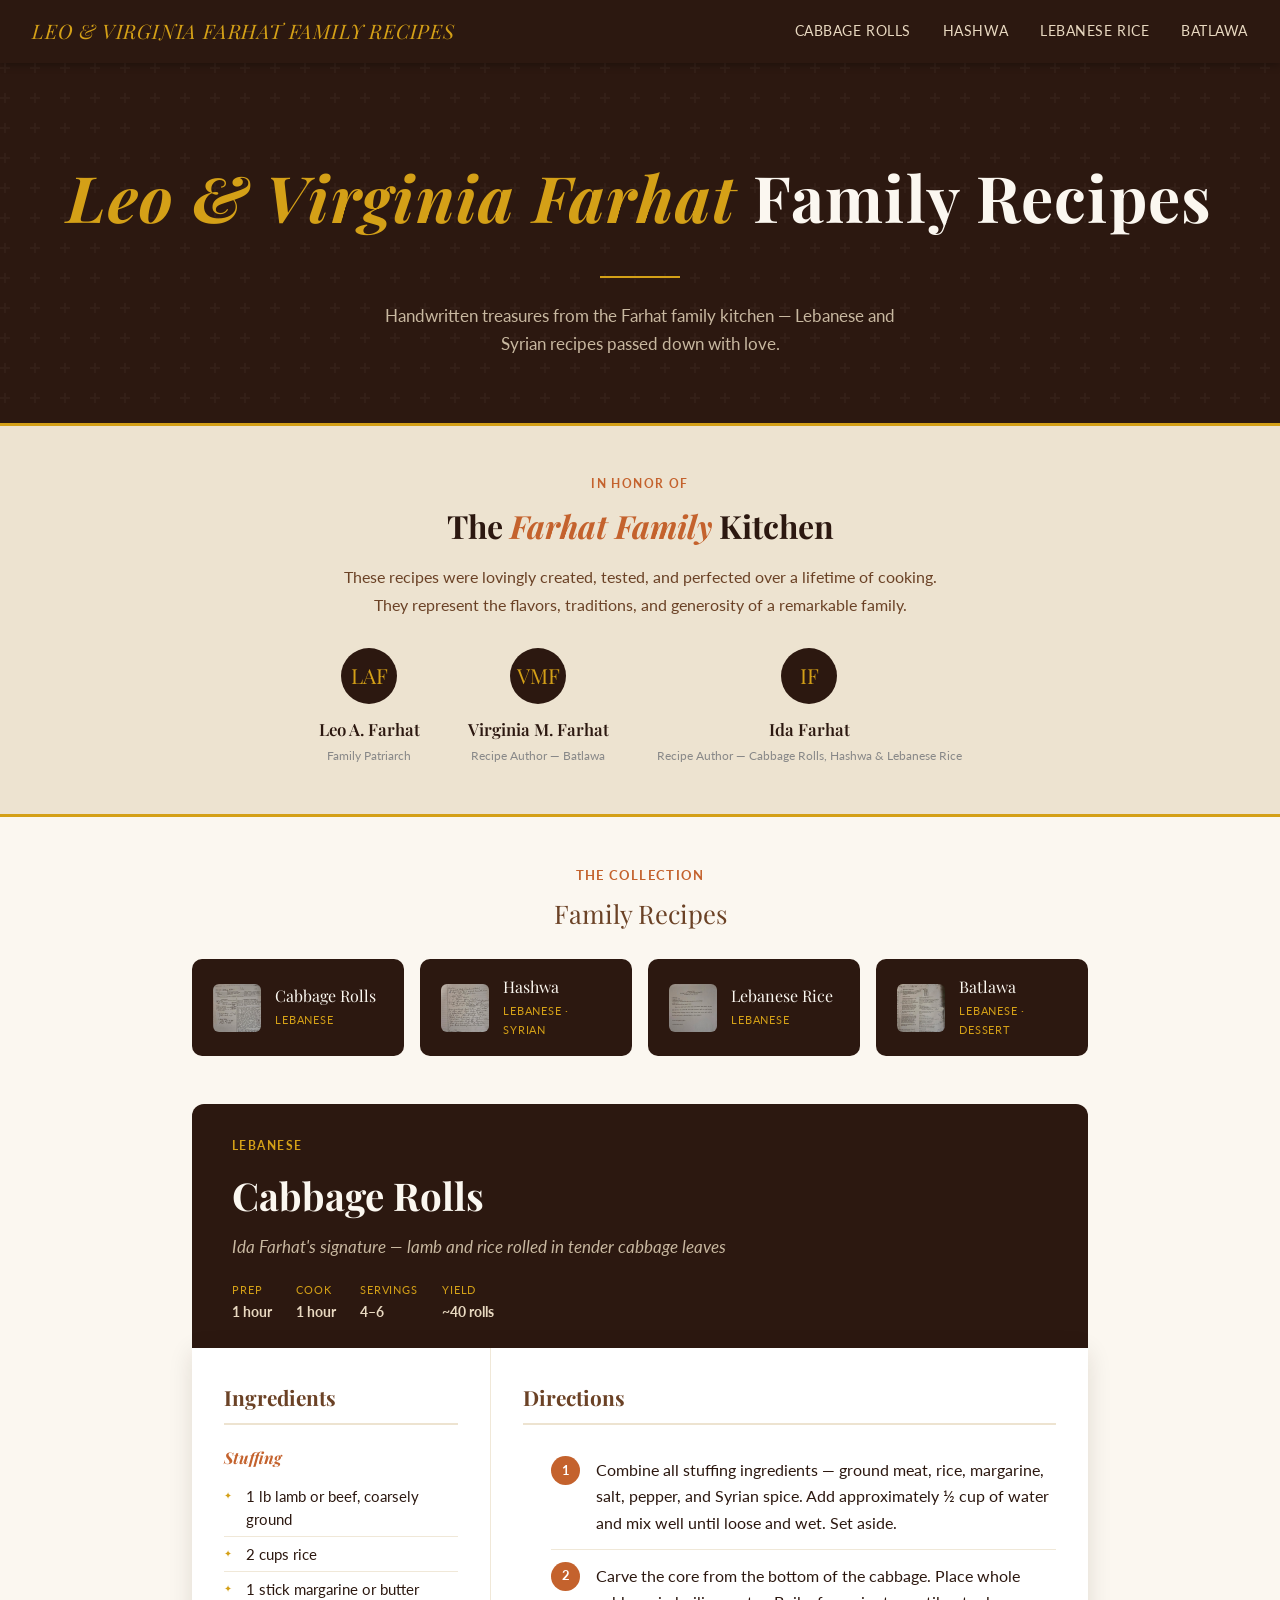
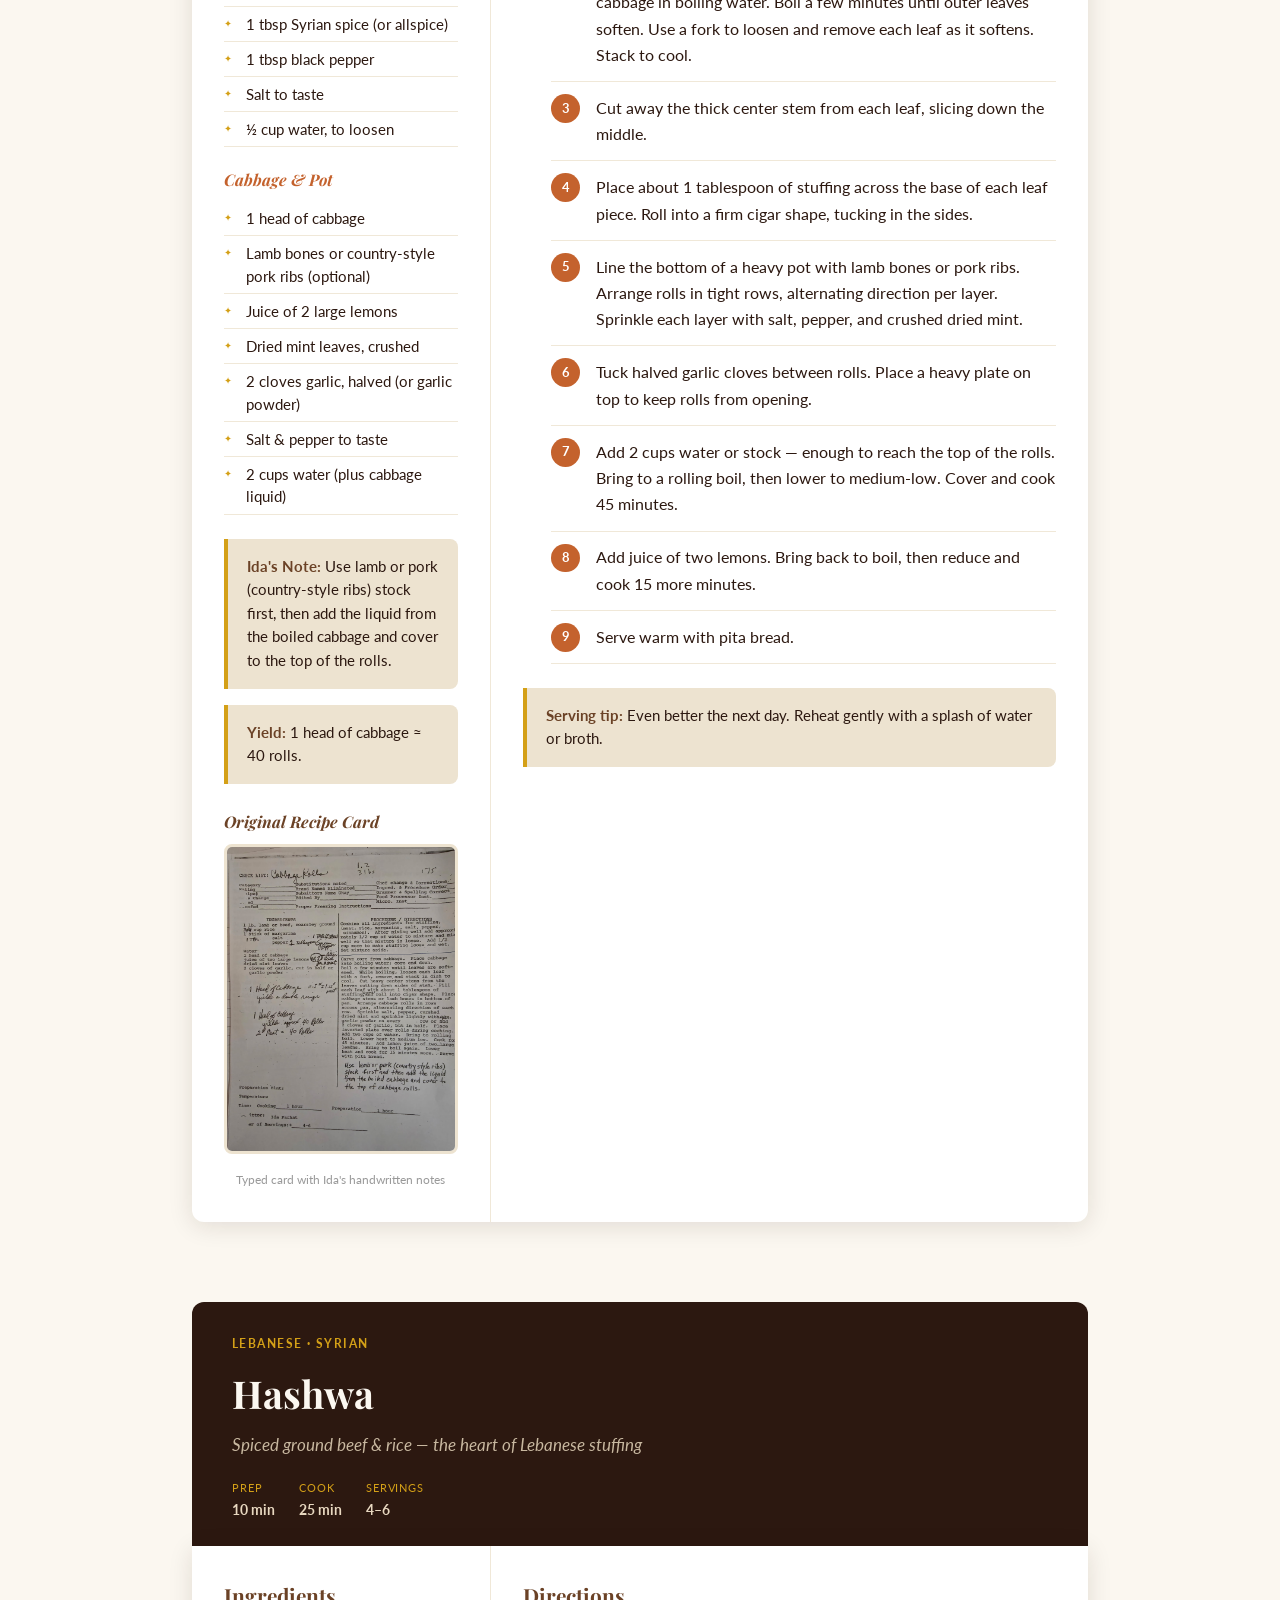
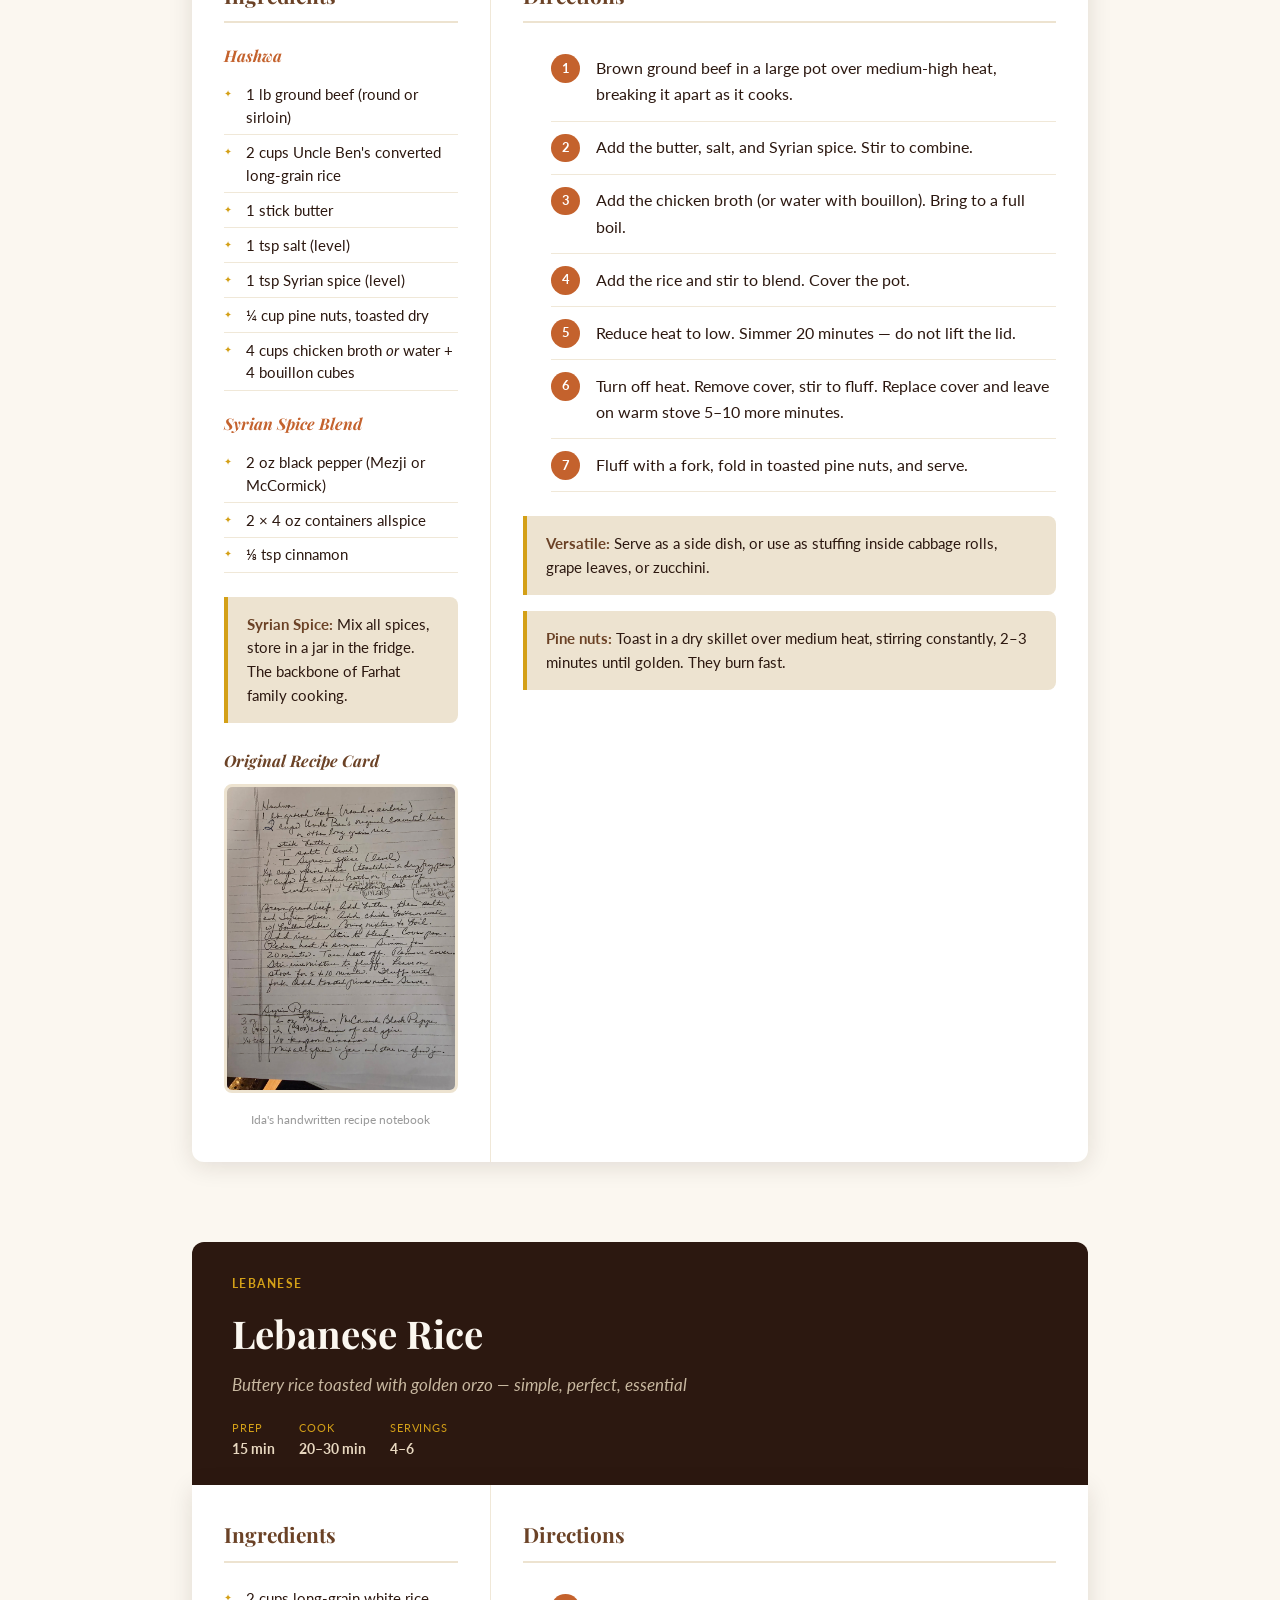
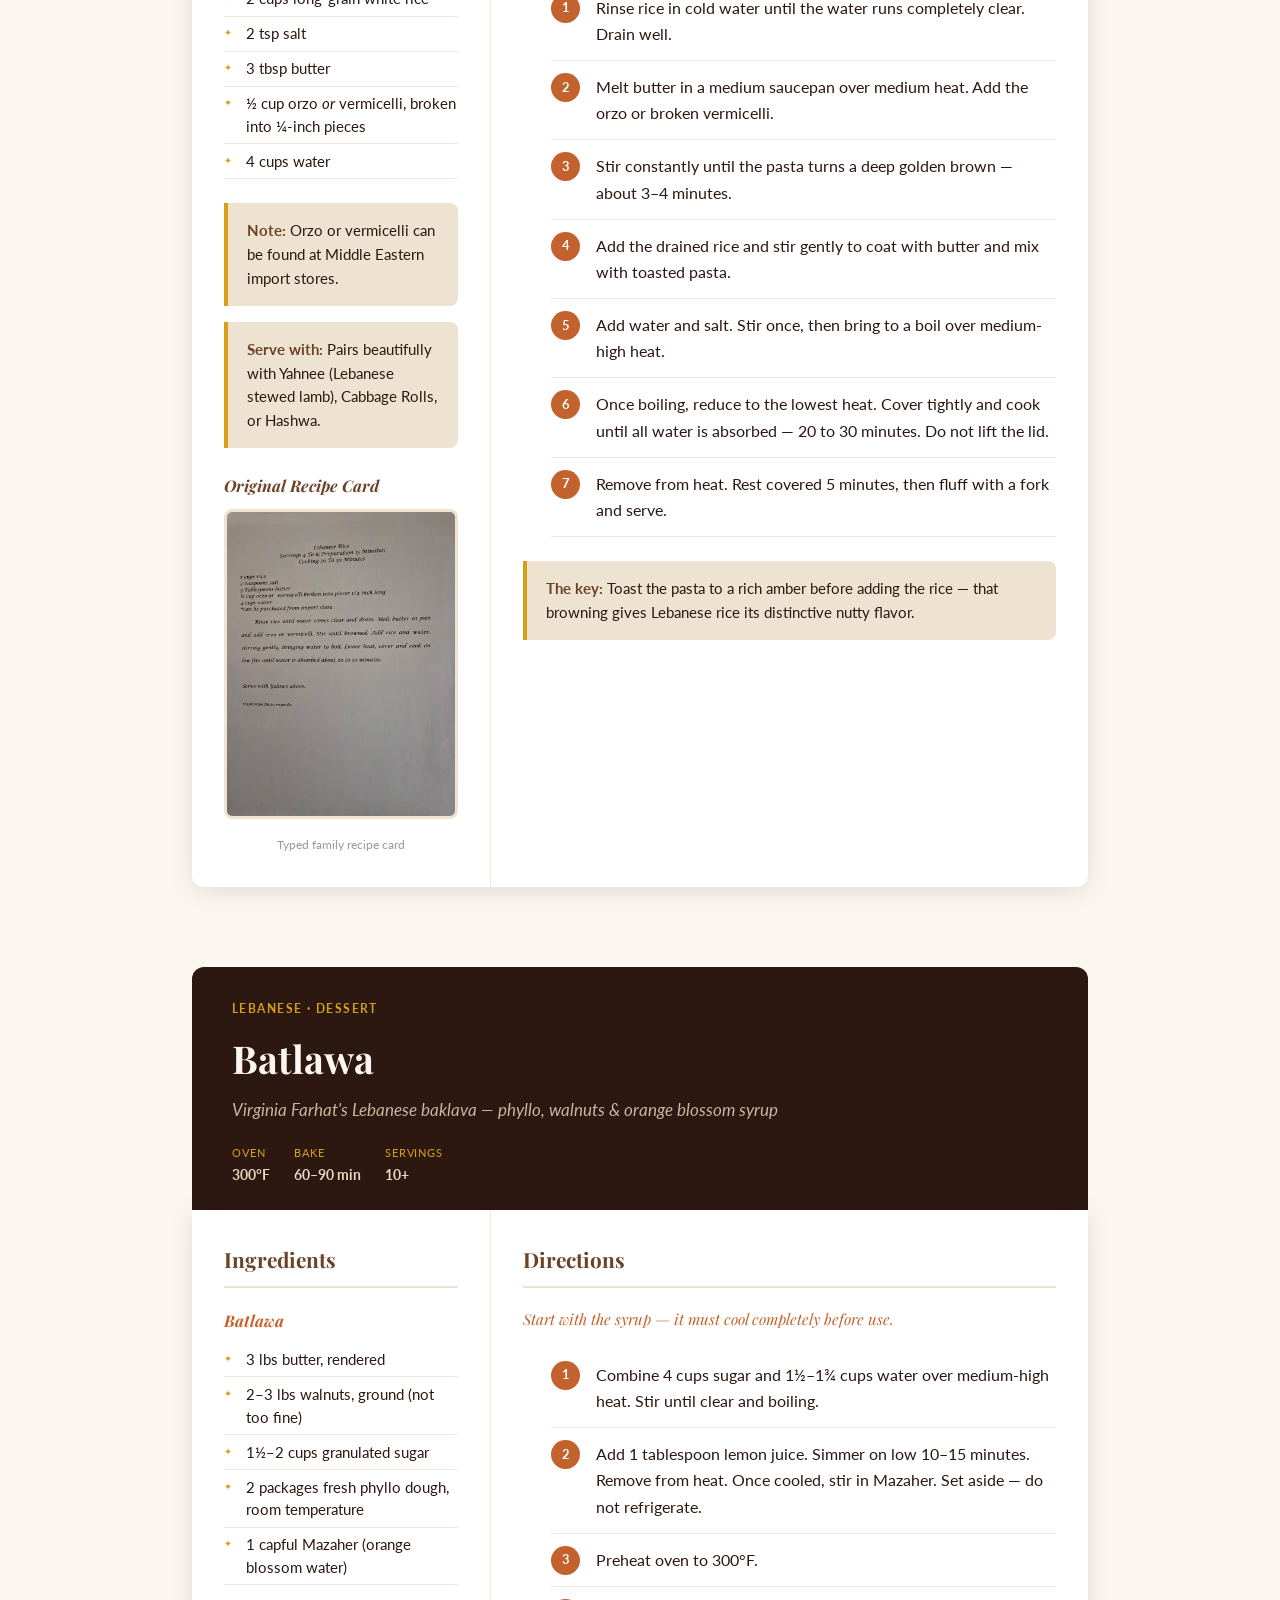
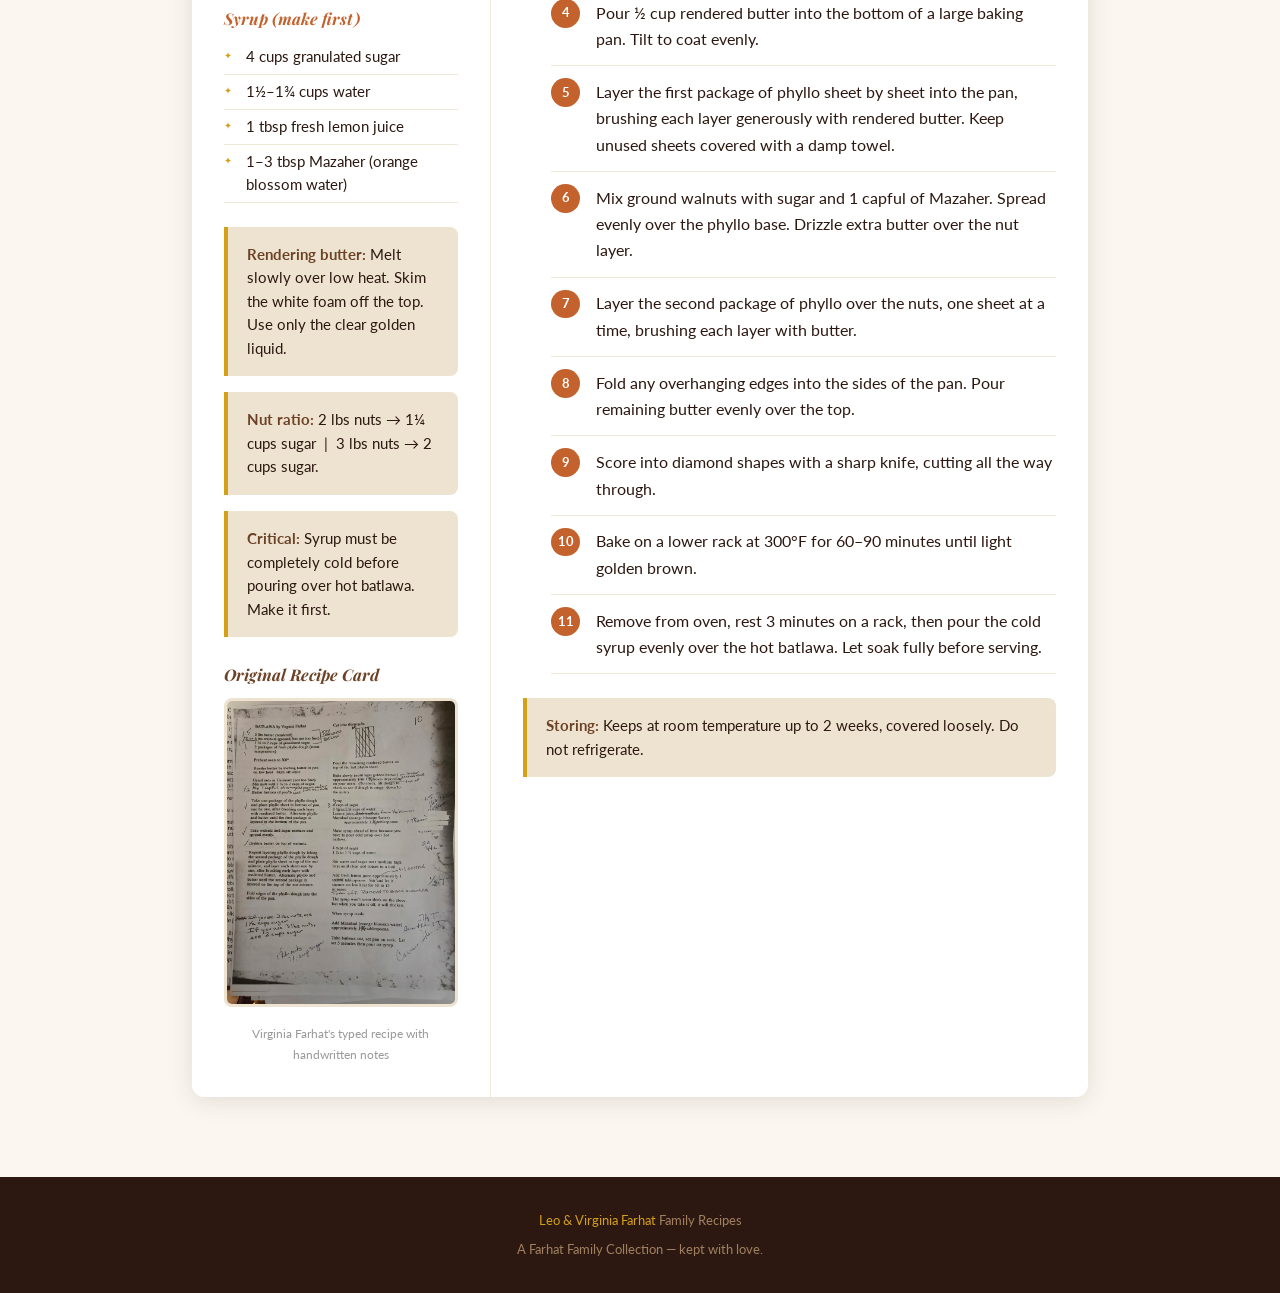
==== index.html @ c39cd0e9 "Rename to Leo & Virginia Farhat Family Recipes, convert to single-page - All pages now show "Leo & V" ====
<!DOCTYPE html>
<html lang="en">
<head>
  <meta charset="UTF-8" />
  <meta name="viewport" content="width=device-width, initial-scale=1.0" />
  <title>Leo &amp; Virginia Farhat Family Recipes</title>
  <meta name="description" content="A collection of beloved Lebanese and Syrian family recipes from Leo A. Farhat and Virginia M. Farhat." />
  <link rel="stylesheet" href="css/style.css" />
  <link rel="icon" href="data:image/svg+xml,<svg xmlns='http://www.w3.org/2000/svg' viewBox='0 0 100 100'><text y='.9em' font-size='90'>🫒</text></svg>" />
  <style>
    /* ── Single-page recipe sections ── */
    .recipe-section {
      max-width: 960px;
      margin: 0 auto 5rem;
      padding: 0 2rem;
      scroll-margin-top: 70px;
    }
    .recipe-section-header {
      background: var(--brown);
      color: var(--cream);
      border-radius: 12px 12px 0 0;
      padding: 2rem 2.5rem 1.5rem;
    }
    .recipe-section-header .cat {
      font-size: .75rem;
      letter-spacing: .12em;
      text-transform: uppercase;
      color: var(--gold);
      font-weight: 700;
      margin-bottom: .4rem;
    }
    .recipe-section-header h2 {
      font-family: var(--serif);
      font-size: clamp(1.6rem, 4vw, 2.4rem);
      font-weight: 700;
    }
    .recipe-section-header .tagline {
      color: #c8b8a0;
      font-style: italic;
      margin-top: .3rem;
    }
    .recipe-section-header .meta-bar {
      display: flex;
      gap: 1.5rem;
      flex-wrap: wrap;
      margin-top: 1.2rem;
      font-size: .88rem;
    }
    .recipe-section-header .meta-bar dt {
      color: var(--gold);
      font-size: .68rem;
      text-transform: uppercase;
      letter-spacing: .08em;
    }
    .recipe-section-header .meta-bar dd {
      color: #e8d8c0;
      font-weight: 700;
    }
    .recipe-section-body {
      background: #fff;
      border-radius: 0 0 12px 12px;
      box-shadow: 0 4px 24px var(--shadow);
      display: grid;
      grid-template-columns: 1fr 2fr;
    }
    @media (max-width: 680px) {
      .recipe-section-body { grid-template-columns: 1fr; }
    }
    .recipe-section-body .ingredients-col {
      padding: 2rem;
      border-right: 1px solid #f0e8d8;
    }
    @media (max-width: 680px) {
      .recipe-section-body .ingredients-col { border-right: none; border-bottom: 1px solid #f0e8d8; }
    }
    .recipe-section-body .directions-col { padding: 2rem; }

    /* ── Heritage section ── */
    .heritage {
      background: var(--tan);
      border-top: 3px solid var(--gold);
      border-bottom: 3px solid var(--gold);
      padding: 3rem 2rem;
      text-align: center;
    }
    .heritage .label {
      font-size: .75rem;
      letter-spacing: .12em;
      text-transform: uppercase;
      color: var(--terra);
      font-weight: 700;
      margin-bottom: .6rem;
    }
    .heritage h2 {
      font-family: var(--serif);
      font-size: clamp(1.4rem, 4vw, 2rem);
      color: var(--brown);
      line-height: 1.4;
    }
    .heritage h2 em { color: var(--terra); font-style: italic; }
    .heritage p {
      max-width: 600px;
      margin: 1rem auto 0;
      color: var(--mid);
      font-size: .97rem;
      line-height: 1.75;
    }
    .heritage .names {
      display: flex;
      justify-content: center;
      gap: 3rem;
      flex-wrap: wrap;
      margin-top: 1.8rem;
    }
    .heritage .name-card { text-align: center; }
    .heritage .name-card .initials {
      width: 56px;
      height: 56px;
      background: var(--brown);
      color: var(--gold);
      border-radius: 50%;
      font-family: var(--serif);
      font-size: 1.3rem;
      display: flex;
      align-items: center;
      justify-content: center;
      margin: 0 auto .7rem;
    }
    .heritage .name-card .full-name {
      font-family: var(--serif);
      font-size: 1.05rem;
      color: var(--brown);
      font-weight: 600;
    }
    .heritage .name-card .role { font-size: .78rem; color: #888; margin-top: .1rem; }

    /* ── Jump cards ── */
    .jump-grid {
      display: grid;
      grid-template-columns: repeat(auto-fill, minmax(200px, 1fr));
      gap: 1rem;
      max-width: 960px;
      margin: 0 auto 3rem;
      padding: 0 2rem;
    }
    .jump-card {
      background: var(--brown);
      color: var(--cream);
      border-radius: 10px;
      padding: 1.1rem 1.3rem;
      text-decoration: none;
      display: flex;
      align-items: center;
      gap: .9rem;
      transition: background .2s, transform .15s;
    }
    .jump-card:hover { background: var(--terra); transform: translateY(-2px); }
    .jump-card .jc-img {
      width: 48px;
      height: 48px;
      border-radius: 6px;
      object-fit: cover;
      object-position: top;
      flex-shrink: 0;
    }
    .jump-card .jc-title { font-family: var(--serif); font-size: 1rem; line-height: 1.3; }
    .jump-card .jc-cat { font-size: .7rem; color: var(--gold); text-transform: uppercase; letter-spacing: .07em; margin-top: .2rem; }
  </style>
</head>
<body>

<nav>
  <a href="#top" class="brand">Leo &amp; Virginia Farhat Family Recipes</a>
  <a href="#cabbage-rolls">Cabbage Rolls</a>
  <a href="#hashwa">Hashwa</a>
  <a href="#lebanese-rice">Lebanese Rice</a>
  <a href="#batlawa">Batlawa</a>
</nav>

<!-- ── Hero ── -->
<header class="hero" id="top">
  <h1><span>Leo &amp; Virginia Farhat</span> Family Recipes</h1>
  <div class="divider"></div>
  <p>Handwritten treasures from the Farhat family kitchen — Lebanese and Syrian recipes passed down with love.</p>
</header>

<!-- ── Heritage Credit ── -->
<section class="heritage">
  <div class="label">In Honor Of</div>
  <h2>The <em>Farhat Family</em> Kitchen</h2>
  <p>These recipes were lovingly created, tested, and perfected over a lifetime of cooking. They represent the flavors, traditions, and generosity of a remarkable family.</p>
  <div class="names">
    <div class="name-card">
      <div class="initials">LAF</div>
      <div class="full-name">Leo A. Farhat</div>
      <div class="role">Family Patriarch</div>
    </div>
    <div class="name-card">
      <div class="initials">VMF</div>
      <div class="full-name">Virginia M. Farhat</div>
      <div class="role">Recipe Author &mdash; Batlawa</div>
    </div>
    <div class="name-card">
      <div class="initials">IF</div>
      <div class="full-name">Ida Farhat</div>
      <div class="role">Recipe Author &mdash; Cabbage Rolls, Hashwa &amp; Lebanese Rice</div>
    </div>
  </div>
</section>

<!-- ── Jump Links ── -->
<div class="section-label">
  <span>The Collection</span>
  Family Recipes
</div>

<div class="jump-grid">
  <a href="#cabbage-rolls" class="jump-card">
    <img class="jc-img" src="images/cabbage-rolls-original.jpg" alt="Cabbage Rolls" />
    <div><div class="jc-title">Cabbage Rolls</div><div class="jc-cat">Lebanese</div></div>
  </a>
  <a href="#hashwa" class="jump-card">
    <img class="jc-img" src="images/hashwa-original.jpg" alt="Hashwa" style="object-position:top left;" />
    <div><div class="jc-title">Hashwa</div><div class="jc-cat">Lebanese · Syrian</div></div>
  </a>
  <a href="#lebanese-rice" class="jump-card">
    <img class="jc-img" src="images/lebanese-rice-original.jpg" alt="Lebanese Rice" />
    <div><div class="jc-title">Lebanese Rice</div><div class="jc-cat">Lebanese</div></div>
  </a>
  <a href="#batlawa" class="jump-card">
    <img class="jc-img" src="images/batlawa-original.jpg" alt="Batlawa" />
    <div><div class="jc-title">Batlawa</div><div class="jc-cat">Lebanese · Dessert</div></div>
  </a>
</div>

<main>

  <!-- ══════════════════════════════════════════
       RECIPE 1 — CABBAGE ROLLS
  ══════════════════════════════════════════ -->
  <section class="recipe-section" id="cabbage-rolls">
    <div class="recipe-section-header">
      <div class="cat">Lebanese</div>
      <h2>Cabbage Rolls</h2>
      <p class="tagline">Ida Farhat's signature — lamb and rice rolled in tender cabbage leaves</p>
      <div class="meta-bar">
        <dl><dt>Prep</dt><dd>1 hour</dd></dl>
        <dl><dt>Cook</dt><dd>1 hour</dd></dl>
        <dl><dt>Servings</dt><dd>4–6</dd></dl>
        <dl><dt>Yield</dt><dd>~40 rolls</dd></dl>
      </div>
    </div>
    <div class="recipe-section-body">
      <div class="ingredients-col">
        <h2>Ingredients</h2>
        <h3>Stuffing</h3>
        <ul>
          <li>1 lb lamb or beef, coarsely ground</li>
          <li>2 cups rice</li>
          <li>1 stick margarine or butter</li>
          <li>1 tbsp Syrian spice (or allspice)</li>
          <li>1 tbsp black pepper</li>
          <li>Salt to taste</li>
          <li>½ cup water, to loosen</li>
        </ul>
        <h3>Cabbage &amp; Pot</h3>
        <ul>
          <li>1 head of cabbage</li>
          <li>Lamb bones or country-style pork ribs (optional)</li>
          <li>Juice of 2 large lemons</li>
          <li>Dried mint leaves, crushed</li>
          <li>2 cloves garlic, halved (or garlic powder)</li>
          <li>Salt &amp; pepper to taste</li>
          <li>2 cups water (plus cabbage liquid)</li>
        </ul>
        <div class="tip-box">
          <strong>Ida's Note:</strong> Use lamb or pork (country-style ribs) stock first, then add the liquid from the boiled cabbage and cover to the top of the rolls.
        </div>
        <div class="tip-box" style="margin-top:1rem;">
          <strong>Yield:</strong> 1 head of cabbage ≈ 40 rolls.
        </div>
        <figure class="original-photo" style="margin-top:1.5rem;">
          <h3>Original Recipe Card</h3>
          <img src="images/cabbage-rolls-original.jpg" alt="Ida Farhat's original cabbage rolls recipe card" data-lightbox />
          <figcaption>Typed card with Ida's handwritten notes</figcaption>
        </figure>
      </div>
      <div class="directions-col">
        <h2>Directions</h2>
        <ol>
          <li>Combine all stuffing ingredients — ground meat, rice, margarine, salt, pepper, and Syrian spice. Add approximately ½ cup of water and mix well until loose and wet. Set aside.</li>
          <li>Carve the core from the bottom of the cabbage. Place whole cabbage in boiling water. Boil a few minutes until outer leaves soften. Use a fork to loosen and remove each leaf as it softens. Stack to cool.</li>
          <li>Cut away the thick center stem from each leaf, slicing down the middle.</li>
          <li>Place about 1 tablespoon of stuffing across the base of each leaf piece. Roll into a firm cigar shape, tucking in the sides.</li>
          <li>Line the bottom of a heavy pot with lamb bones or pork ribs. Arrange rolls in tight rows, alternating direction per layer. Sprinkle each layer with salt, pepper, and crushed dried mint.</li>
          <li>Tuck halved garlic cloves between rolls. Place a heavy plate on top to keep rolls from opening.</li>
          <li>Add 2 cups water or stock — enough to reach the top of the rolls. Bring to a rolling boil, then lower to medium-low. Cover and cook 45 minutes.</li>
          <li>Add juice of two lemons. Bring back to boil, then reduce and cook 15 more minutes.</li>
          <li>Serve warm with pita bread.</li>
        </ol>
        <div class="tip-box" style="margin-top:1.5rem;">
          <strong>Serving tip:</strong> Even better the next day. Reheat gently with a splash of water or broth.
        </div>
      </div>
    </div>
  </section>

  <!-- ══════════════════════════════════════════
       RECIPE 2 — HASHWA
  ══════════════════════════════════════════ -->
  <section class="recipe-section" id="hashwa">
    <div class="recipe-section-header">
      <div class="cat">Lebanese · Syrian</div>
      <h2>Hashwa</h2>
      <p class="tagline">Spiced ground beef &amp; rice — the heart of Lebanese stuffing</p>
      <div class="meta-bar">
        <dl><dt>Prep</dt><dd>10 min</dd></dl>
        <dl><dt>Cook</dt><dd>25 min</dd></dl>
        <dl><dt>Servings</dt><dd>4–6</dd></dl>
      </div>
    </div>
    <div class="recipe-section-body">
      <div class="ingredients-col">
        <h2>Ingredients</h2>
        <h3>Hashwa</h3>
        <ul>
          <li>1 lb ground beef (round or sirloin)</li>
          <li>2 cups Uncle Ben's converted long-grain rice</li>
          <li>1 stick butter</li>
          <li>1 tsp salt (level)</li>
          <li>1 tsp Syrian spice (level)</li>
          <li>¼ cup pine nuts, toasted dry</li>
          <li>4 cups chicken broth <em>or</em> water + 4 bouillon cubes</li>
        </ul>
        <h3>Syrian Spice Blend</h3>
        <ul>
          <li>2 oz black pepper (Mezji or McCormick)</li>
          <li>2 × 4 oz containers allspice</li>
          <li>⅛ tsp cinnamon</li>
        </ul>
        <div class="tip-box">
          <strong>Syrian Spice:</strong> Mix all spices, store in a jar in the fridge. The backbone of Farhat family cooking.
        </div>
        <figure class="original-photo" style="margin-top:1.5rem;">
          <h3>Original Recipe Card</h3>
          <img src="images/hashwa-original.jpg" alt="Handwritten Hashwa recipe" data-lightbox style="object-position:top left;" />
          <figcaption>Ida's handwritten recipe notebook</figcaption>
        </figure>
      </div>
      <div class="directions-col">
        <h2>Directions</h2>
        <ol>
          <li>Brown ground beef in a large pot over medium-high heat, breaking it apart as it cooks.</li>
          <li>Add the butter, salt, and Syrian spice. Stir to combine.</li>
          <li>Add the chicken broth (or water with bouillon). Bring to a full boil.</li>
          <li>Add the rice and stir to blend. Cover the pot.</li>
          <li>Reduce heat to low. Simmer 20 minutes — do not lift the lid.</li>
          <li>Turn off heat. Remove cover, stir to fluff. Replace cover and leave on warm stove 5–10 more minutes.</li>
          <li>Fluff with a fork, fold in toasted pine nuts, and serve.</li>
        </ol>
        <div class="tip-box" style="margin-top:1.5rem;">
          <strong>Versatile:</strong> Serve as a side dish, or use as stuffing inside cabbage rolls, grape leaves, or zucchini.
        </div>
        <div class="tip-box" style="margin-top:1rem;">
          <strong>Pine nuts:</strong> Toast in a dry skillet over medium heat, stirring constantly, 2–3 minutes until golden. They burn fast.
        </div>
      </div>
    </div>
  </section>

  <!-- ══════════════════════════════════════════
       RECIPE 3 — LEBANESE RICE
  ══════════════════════════════════════════ -->
  <section class="recipe-section" id="lebanese-rice">
    <div class="recipe-section-header">
      <div class="cat">Lebanese</div>
      <h2>Lebanese Rice</h2>
      <p class="tagline">Buttery rice toasted with golden orzo — simple, perfect, essential</p>
      <div class="meta-bar">
        <dl><dt>Prep</dt><dd>15 min</dd></dl>
        <dl><dt>Cook</dt><dd>20–30 min</dd></dl>
        <dl><dt>Servings</dt><dd>4–6</dd></dl>
      </div>
    </div>
    <div class="recipe-section-body">
      <div class="ingredients-col">
        <h2>Ingredients</h2>
        <ul>
          <li>2 cups long-grain white rice</li>
          <li>2 tsp salt</li>
          <li>3 tbsp butter</li>
          <li>½ cup orzo <em>or</em> vermicelli, broken into ¼-inch pieces</li>
          <li>4 cups water</li>
        </ul>
        <div class="tip-box">
          <strong>Note:</strong> Orzo or vermicelli can be found at Middle Eastern import stores.
        </div>
        <div class="tip-box" style="margin-top:1rem;">
          <strong>Serve with:</strong> Pairs beautifully with Yahnee (Lebanese stewed lamb), Cabbage Rolls, or Hashwa.
        </div>
        <figure class="original-photo" style="margin-top:1.5rem;">
          <h3>Original Recipe Card</h3>
          <img src="images/lebanese-rice-original.jpg" alt="Typed Lebanese Rice recipe card" data-lightbox />
          <figcaption>Typed family recipe card</figcaption>
        </figure>
      </div>
      <div class="directions-col">
        <h2>Directions</h2>
        <ol>
          <li>Rinse rice in cold water until the water runs completely clear. Drain well.</li>
          <li>Melt butter in a medium saucepan over medium heat. Add the orzo or broken vermicelli.</li>
          <li>Stir constantly until the pasta turns a deep golden brown — about 3–4 minutes.</li>
          <li>Add the drained rice and stir gently to coat with butter and mix with toasted pasta.</li>
          <li>Add water and salt. Stir once, then bring to a boil over medium-high heat.</li>
          <li>Once boiling, reduce to the lowest heat. Cover tightly and cook until all water is absorbed — 20 to 30 minutes. Do not lift the lid.</li>
          <li>Remove from heat. Rest covered 5 minutes, then fluff with a fork and serve.</li>
        </ol>
        <div class="tip-box" style="margin-top:1.5rem;">
          <strong>The key:</strong> Toast the pasta to a rich amber before adding the rice — that browning gives Lebanese rice its distinctive nutty flavor.
        </div>
      </div>
    </div>
  </section>

  <!-- ══════════════════════════════════════════
       RECIPE 4 — BATLAWA
  ══════════════════════════════════════════ -->
  <section class="recipe-section" id="batlawa">
    <div class="recipe-section-header">
      <div class="cat">Lebanese · Dessert</div>
      <h2>Batlawa</h2>
      <p class="tagline">Virginia Farhat's Lebanese baklava — phyllo, walnuts &amp; orange blossom syrup</p>
      <div class="meta-bar">
        <dl><dt>Oven</dt><dd>300°F</dd></dl>
        <dl><dt>Bake</dt><dd>60–90 min</dd></dl>
        <dl><dt>Servings</dt><dd>10+</dd></dl>
      </div>
    </div>
    <div class="recipe-section-body">
      <div class="ingredients-col">
        <h2>Ingredients</h2>
        <h3>Batlawa</h3>
        <ul>
          <li>3 lbs butter, rendered</li>
          <li>2–3 lbs walnuts, ground (not too fine)</li>
          <li>1½–2 cups granulated sugar</li>
          <li>2 packages fresh phyllo dough, room temperature</li>
          <li>1 capful Mazaher (orange blossom water)</li>
        </ul>
        <h3>Syrup (make first)</h3>
        <ul>
          <li>4 cups granulated sugar</li>
          <li>1½–1¾ cups water</li>
          <li>1 tbsp fresh lemon juice</li>
          <li>1–3 tbsp Mazaher (orange blossom water)</li>
        </ul>
        <div class="tip-box">
          <strong>Rendering butter:</strong> Melt slowly over low heat. Skim the white foam off the top. Use only the clear golden liquid.
        </div>
        <div class="tip-box" style="margin-top:1rem;">
          <strong>Nut ratio:</strong> 2 lbs nuts → 1¼ cups sugar &nbsp;|&nbsp; 3 lbs nuts → 2 cups sugar.
        </div>
        <div class="tip-box" style="margin-top:1rem;">
          <strong>Critical:</strong> Syrup must be completely cold before pouring over hot batlawa. Make it first.
        </div>
        <figure class="original-photo" style="margin-top:1.5rem;">
          <h3>Original Recipe Card</h3>
          <img src="images/batlawa-original.jpg" alt="Virginia Farhat's Batlawa recipe card" data-lightbox />
          <figcaption>Virginia Farhat's typed recipe with handwritten notes</figcaption>
        </figure>
      </div>
      <div class="directions-col">
        <h2>Directions</h2>
        <p style="font-family:var(--serif);color:var(--terra);font-style:italic;margin-bottom:1rem;font-size:.95rem;">Start with the syrup — it must cool completely before use.</p>
        <ol>
          <li>Combine 4 cups sugar and 1½–1¾ cups water over medium-high heat. Stir until clear and boiling.</li>
          <li>Add 1 tablespoon lemon juice. Simmer on low 10–15 minutes. Remove from heat. Once cooled, stir in Mazaher. Set aside — do not refrigerate.</li>
          <li>Preheat oven to 300°F.</li>
          <li>Pour ½ cup rendered butter into the bottom of a large baking pan. Tilt to coat evenly.</li>
          <li>Layer the first package of phyllo sheet by sheet into the pan, brushing each layer generously with rendered butter. Keep unused sheets covered with a damp towel.</li>
          <li>Mix ground walnuts with sugar and 1 capful of Mazaher. Spread evenly over the phyllo base. Drizzle extra butter over the nut layer.</li>
          <li>Layer the second package of phyllo over the nuts, one sheet at a time, brushing each layer with butter.</li>
          <li>Fold any overhanging edges into the sides of the pan. Pour remaining butter evenly over the top.</li>
          <li>Score into diamond shapes with a sharp knife, cutting all the way through.</li>
          <li>Bake on a lower rack at 300°F for 60–90 minutes until light golden brown.</li>
          <li>Remove from oven, rest 3 minutes on a rack, then pour the cold syrup evenly over the hot batlawa. Let soak fully before serving.</li>
        </ol>
        <div class="tip-box" style="margin-top:1.5rem;">
          <strong>Storing:</strong> Keeps at room temperature up to 2 weeks, covered loosely. Do not refrigerate.
        </div>
      </div>
    </div>
  </section>

</main>

<footer>
  <p><span>Leo &amp; Virginia Farhat</span> Family Recipes</p>
  <p style="margin-top:.3rem;">A Farhat Family Collection — kept with love.</p>
</footer>

<!-- Lightbox -->
<div class="lightbox" id="lightbox">
  <button class="lightbox-close" id="lightbox-close">✕</button>
  <img id="lightbox-img" src="" alt="Recipe card enlarged" />
</div>

<script>
  const lightbox = document.getElementById('lightbox');
  const lightboxImg = document.getElementById('lightbox-img');

  document.querySelectorAll('img[data-lightbox]').forEach(img => {
    img.style.cursor = 'zoom-in';
    img.addEventListener('click', () => {
      lightboxImg.src = img.src;
      lightbox.classList.add('open');
    });
  });

  document.getElementById('lightbox-close').addEventListener('click', () => {
    lightbox.classList.remove('open');
  });

  lightbox.addEventListener('click', e => {
    if (e.target === lightbox) lightbox.classList.remove('open');
  });

  document.addEventListener('keydown', e => {
    if (e.key === 'Escape') lightbox.classList.remove('open');
  });
</script>

</body>
</html>
---- css/style.css ----
@import url('https://fonts.googleapis.com/css2?family=Playfair+Display:ital,wght@0,400;0,600;0,700;1,400;1,600&family=Lato:wght@300;400;700&display=swap');

/* ── Reset & base ── */
*, *::before, *::after { box-sizing: border-box; margin: 0; padding: 0; }

:root {
  --cream:    #FBF7F0;
  --tan:      #EDE3D0;
  --brown:    #2C1810;
  --mid:      #6B4226;
  --terra:    #C4622D;
  --gold:     #D4A017;
  --green:    #4A7C59;
  --shadow:   rgba(44,24,16,.12);
  --serif:    'Playfair Display', Georgia, serif;
  --sans:     'Lato', system-ui, sans-serif;
}

html { scroll-behavior: smooth; }

body {
  background: var(--cream);
  color: var(--brown);
  font-family: var(--sans);
  font-size: 17px;
  line-height: 1.7;
}

/* ── Nav ── */
nav {
  background: var(--brown);
  padding: .9rem 2rem;
  display: flex;
  align-items: center;
  gap: 2rem;
  flex-wrap: wrap;
  position: sticky;
  top: 0;
  z-index: 100;
  box-shadow: 0 2px 8px rgba(0,0,0,.3);
}

nav .brand {
  font-family: var(--serif);
  font-size: 1.25rem;
  font-style: italic;
  color: var(--gold);
  text-decoration: none;
  flex: 1;
  white-space: nowrap;
}

nav a {
  color: #e8d8c0;
  text-decoration: none;
  font-size: .85rem;
  letter-spacing: .04em;
  text-transform: uppercase;
  transition: color .2s;
}
nav a:hover { color: var(--gold); }

/* ── Hero ── */
.hero {
  background: var(--brown);
  color: var(--cream);
  text-align: center;
  padding: 5rem 2rem 4rem;
  position: relative;
  overflow: hidden;
}
.hero::before {
  content: '';
  position: absolute; inset: 0;
  background: url("data:image/svg+xml,%3Csvg width='60' height='60' viewBox='0 0 60 60' xmlns='http://www.w3.org/2000/svg'%3E%3Cg fill='none' fill-rule='evenodd'%3E%3Cg fill='%23ffffff' fill-opacity='0.03'%3E%3Cpath d='M36 34v-4h-2v4h-4v2h4v4h2v-4h4v-2h-4zm0-30V0h-2v4h-4v2h4v4h2V6h4V4h-4zM6 34v-4H4v4H0v2h4v4h2v-4h4v-2H6zM6 4V0H4v4H0v2h4v4h2V6h4V4H6z'/%3E%3C/g%3E%3C/g%3E%3C/svg%3E");
}
.hero h1 {
  font-family: var(--serif);
  font-size: clamp(2.2rem, 6vw, 4rem);
  font-weight: 700;
  letter-spacing: .02em;
  position: relative;
}
.hero h1 span { color: var(--gold); font-style: italic; }
.hero p {
  margin-top: 1rem;
  font-size: 1.05rem;
  color: #c8b8a0;
  max-width: 520px;
  margin-inline: auto;
  position: relative;
}
.hero .divider {
  margin: 1.5rem auto;
  width: 80px;
  height: 2px;
  background: var(--gold);
  position: relative;
}

/* ── Grid ── */
.section-label {
  text-align: center;
  padding: 3rem 1rem 1.5rem;
  font-family: var(--serif);
  font-size: 1.6rem;
  color: var(--mid);
}
.section-label span {
  display: block;
  font-size: .8rem;
  font-family: var(--sans);
  letter-spacing: .1em;
  text-transform: uppercase;
  color: var(--terra);
  font-style: normal;
  font-weight: 700;
  margin-bottom: .3rem;
}

.grid {
  display: grid;
  grid-template-columns: repeat(auto-fill, minmax(280px, 1fr));
  gap: 2rem;
  max-width: 1100px;
  margin: 0 auto 4rem;
  padding: 0 2rem;
}

.card {
  background: #fff;
  border-radius: 12px;
  box-shadow: 0 4px 20px var(--shadow);
  overflow: hidden;
  transition: transform .25s, box-shadow .25s;
  text-decoration: none;
  color: inherit;
  display: flex;
  flex-direction: column;
}
.card:hover {
  transform: translateY(-5px);
  box-shadow: 0 10px 32px var(--shadow);
}
.card-img {
  width: 100%;
  aspect-ratio: 4/3;
  object-fit: cover;
  object-position: top;
  display: block;
}
.card-img-placeholder {
  width: 100%;
  aspect-ratio: 4/3;
  background: var(--tan);
  display: flex;
  align-items: center;
  justify-content: center;
  font-size: 3rem;
}
.card-body { padding: 1.4rem; flex: 1; display: flex; flex-direction: column; }
.card-category {
  font-size: .72rem;
  letter-spacing: .1em;
  text-transform: uppercase;
  color: var(--terra);
  font-weight: 700;
  margin-bottom: .4rem;
}
.card-title {
  font-family: var(--serif);
  font-size: 1.35rem;
  line-height: 1.3;
  margin-bottom: .6rem;
}
.card-meta {
  font-size: .82rem;
  color: #888;
  display: flex;
  gap: 1rem;
  flex-wrap: wrap;
  margin-top: auto;
  padding-top: .8rem;
}
.card-meta span::before { margin-right: .3rem; }

/* ── Recipe page layout ── */
.recipe-hero {
  background: var(--brown);
  color: var(--cream);
  padding: 3rem 2rem 2.5rem;
  text-align: center;
}
.recipe-hero .crumb {
  font-size: .8rem;
  color: #a08060;
  margin-bottom: 1rem;
}
.recipe-hero .crumb a { color: var(--gold); text-decoration: none; }
.recipe-hero .crumb a:hover { text-decoration: underline; }
.recipe-hero h1 {
  font-family: var(--serif);
  font-size: clamp(1.8rem, 5vw, 3rem);
  font-weight: 700;
}
.recipe-hero .tagline {
  color: #c8b8a0;
  margin-top: .5rem;
  font-style: italic;
}
.recipe-hero .meta-bar {
  display: flex;
  justify-content: center;
  gap: 2rem;
  flex-wrap: wrap;
  margin-top: 1.5rem;
  font-size: .9rem;
}
.recipe-hero .meta-bar dt { color: var(--gold); font-size: .7rem; text-transform: uppercase; letter-spacing: .08em; }
.recipe-hero .meta-bar dd { color: #e8d8c0; font-weight: 700; }

.recipe-body {
  max-width: 860px;
  margin: 0 auto;
  padding: 3rem 2rem;
  display: grid;
  grid-template-columns: 1fr 2fr;
  gap: 3rem;
  align-items: start;
}
@media (max-width: 680px) {
  .recipe-body { grid-template-columns: 1fr; gap: 2rem; }
}

/* ── Ingredients ── */
.ingredients-col h2, .directions-col h2 {
  font-family: var(--serif);
  font-size: 1.3rem;
  color: var(--mid);
  border-bottom: 2px solid var(--tan);
  padding-bottom: .5rem;
  margin-bottom: 1.2rem;
}
.ingredients-col h3 {
  font-family: var(--serif);
  font-size: 1rem;
  color: var(--terra);
  margin: 1.2rem 0 .5rem;
  font-style: italic;
}
.ingredients-col ul {
  list-style: none;
  padding: 0;
}
.ingredients-col ul li {
  padding: .35rem 0 .35rem 1.4rem;
  position: relative;
  font-size: .95rem;
  border-bottom: 1px solid #f0e8d8;
  line-height: 1.5;
}
.ingredients-col ul li::before {
  content: '✦';
  position: absolute;
  left: 0;
  color: var(--gold);
  font-size: .6rem;
  top: .6rem;
}

/* ── Directions ── */
.directions-col ol {
  padding-left: 1.8rem;
  counter-reset: steps;
  list-style: none;
}
.directions-col ol li {
  counter-increment: steps;
  padding: .8rem 0 .8rem 0;
  border-bottom: 1px solid #f0e8d8;
  position: relative;
  padding-left: 2.8rem;
  font-size: .97rem;
}
.directions-col ol li::before {
  content: counter(steps);
  position: absolute;
  left: 0;
  top: .75rem;
  width: 1.8rem;
  height: 1.8rem;
  background: var(--terra);
  color: #fff;
  border-radius: 50%;
  display: flex;
  align-items: center;
  justify-content: center;
  font-size: .8rem;
  font-weight: 700;
}

.tip-box {
  background: var(--tan);
  border-left: 4px solid var(--gold);
  border-radius: 0 8px 8px 0;
  padding: 1rem 1.2rem;
  margin-top: 1.5rem;
  font-size: .92rem;
  line-height: 1.6;
}
.tip-box strong { color: var(--mid); }

/* ── Original photo ── */
.original-photo {
  margin-top: 2rem;
}
.original-photo h3 {
  font-family: var(--serif);
  font-size: 1rem;
  color: var(--mid);
  margin-bottom: .6rem;
  font-style: italic;
}
.original-photo img {
  width: 100%;
  border-radius: 8px;
  border: 3px solid var(--tan);
  cursor: pointer;
  transition: opacity .2s;
}
.original-photo img:hover { opacity: .9; }
.original-photo figcaption {
  font-size: .78rem;
  color: #999;
  margin-top: .4rem;
  text-align: center;
}

/* ── Lightbox ── */
.lightbox {
  display: none;
  position: fixed; inset: 0;
  background: rgba(0,0,0,.85);
  z-index: 1000;
  align-items: center;
  justify-content: center;
  padding: 1rem;
}
.lightbox.open { display: flex; }
.lightbox img { max-width: 90vw; max-height: 90vh; border-radius: 6px; }
.lightbox-close {
  position: fixed;
  top: 1rem; right: 1.5rem;
  color: #fff;
  font-size: 2rem;
  cursor: pointer;
  background: none;
  border: none;
  line-height: 1;
}

/* ── Recipe nav ── */
.recipe-nav {
  background: var(--tan);
  padding: 2rem;
  text-align: center;
}
.recipe-nav p { color: var(--mid); font-size: .85rem; margin-bottom: 1rem; font-style: italic; }
.recipe-nav .links { display: flex; flex-wrap: wrap; justify-content: center; gap: .8rem; }
.recipe-nav .links a {
  background: var(--brown);
  color: var(--cream);
  padding: .5rem 1.1rem;
  border-radius: 100px;
  text-decoration: none;
  font-size: .82rem;
  transition: background .2s;
}
.recipe-nav .links a:hover { background: var(--terra); }
.recipe-nav .links a.active { background: var(--terra); }

/* ── Footer ── */
footer {
  background: var(--brown);
  color: #a08060;
  text-align: center;
  padding: 2rem;
  font-size: .82rem;
  line-height: 1.8;
}
footer span { color: var(--gold); }

/* ── Print ── */
@media print {
  nav, .recipe-nav, footer, .original-photo { display: none; }
  .recipe-hero { background: #fff; color: #000; padding: 1rem 0; }
  .recipe-hero h1 { color: #000; }
  .recipe-hero .meta-bar dt, .recipe-hero .meta-bar dd { color: #444; }
  .recipe-body { grid-template-columns: 1fr; }
}
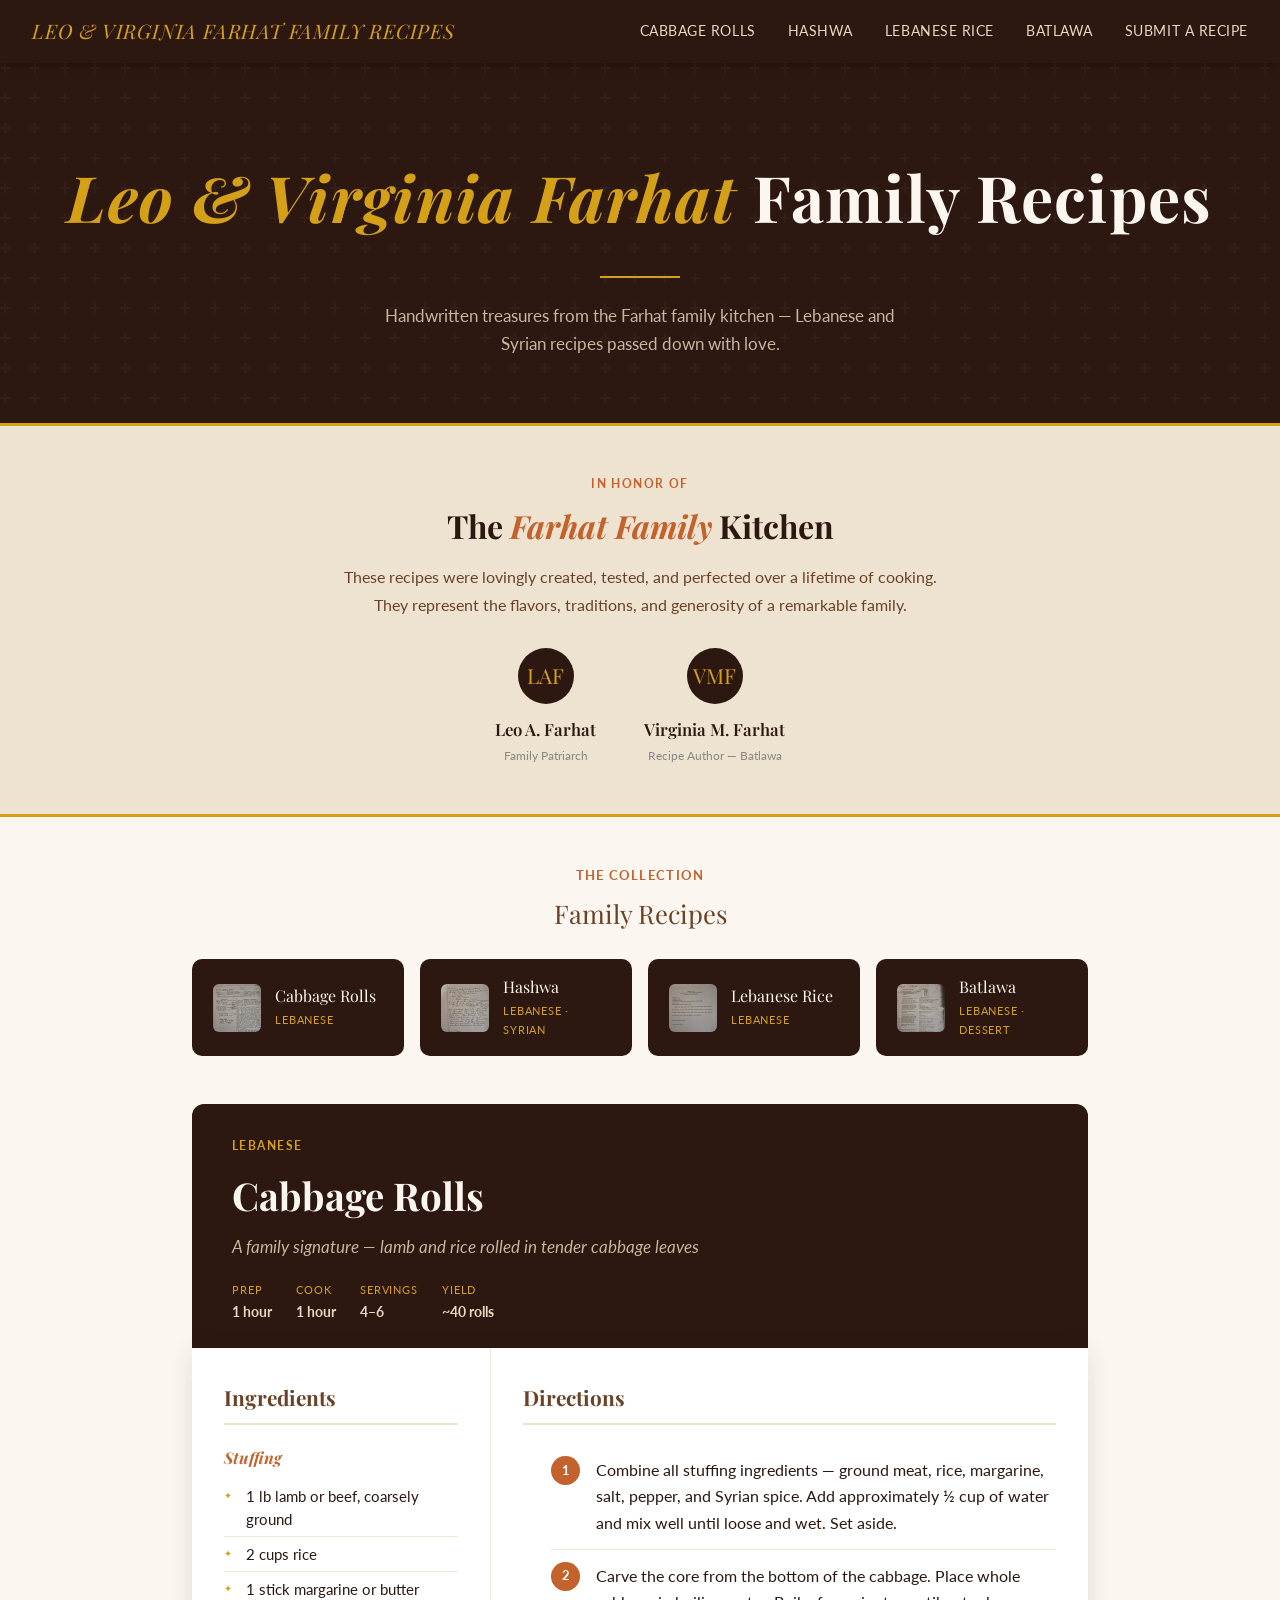
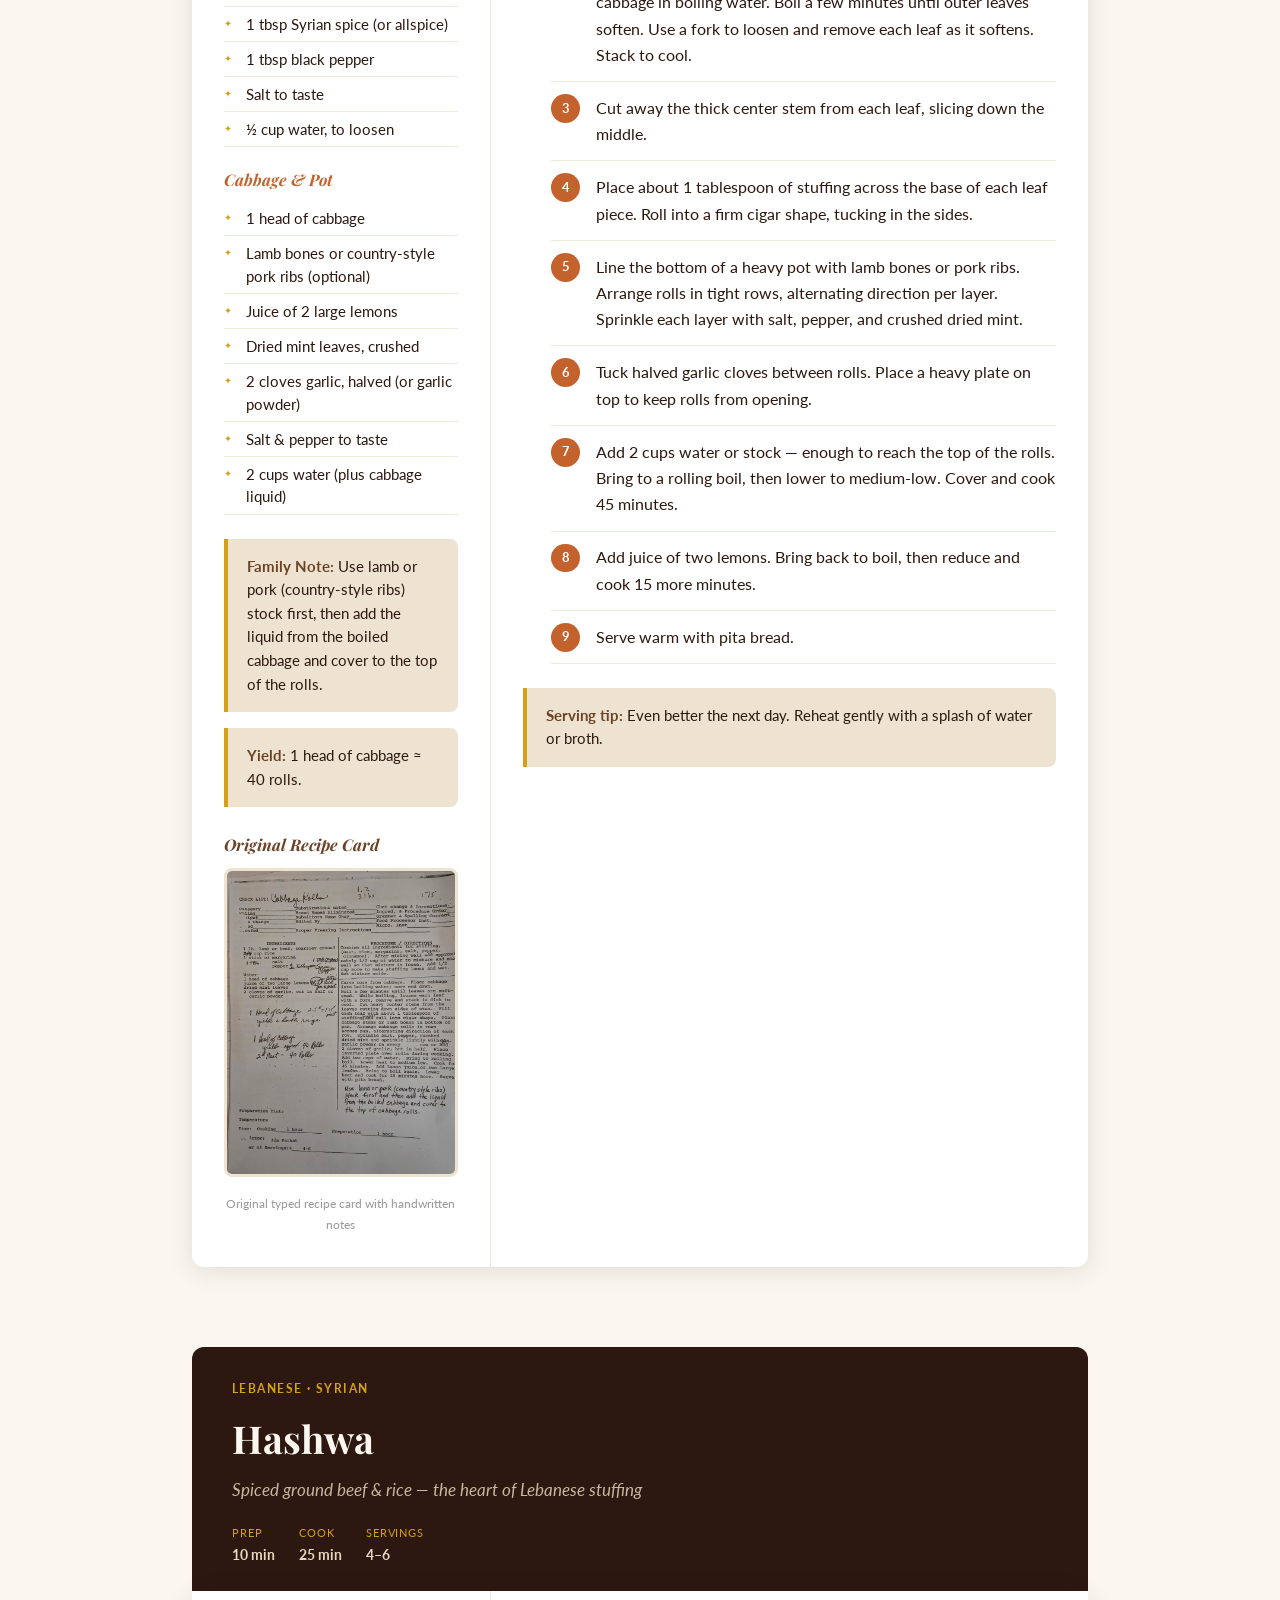
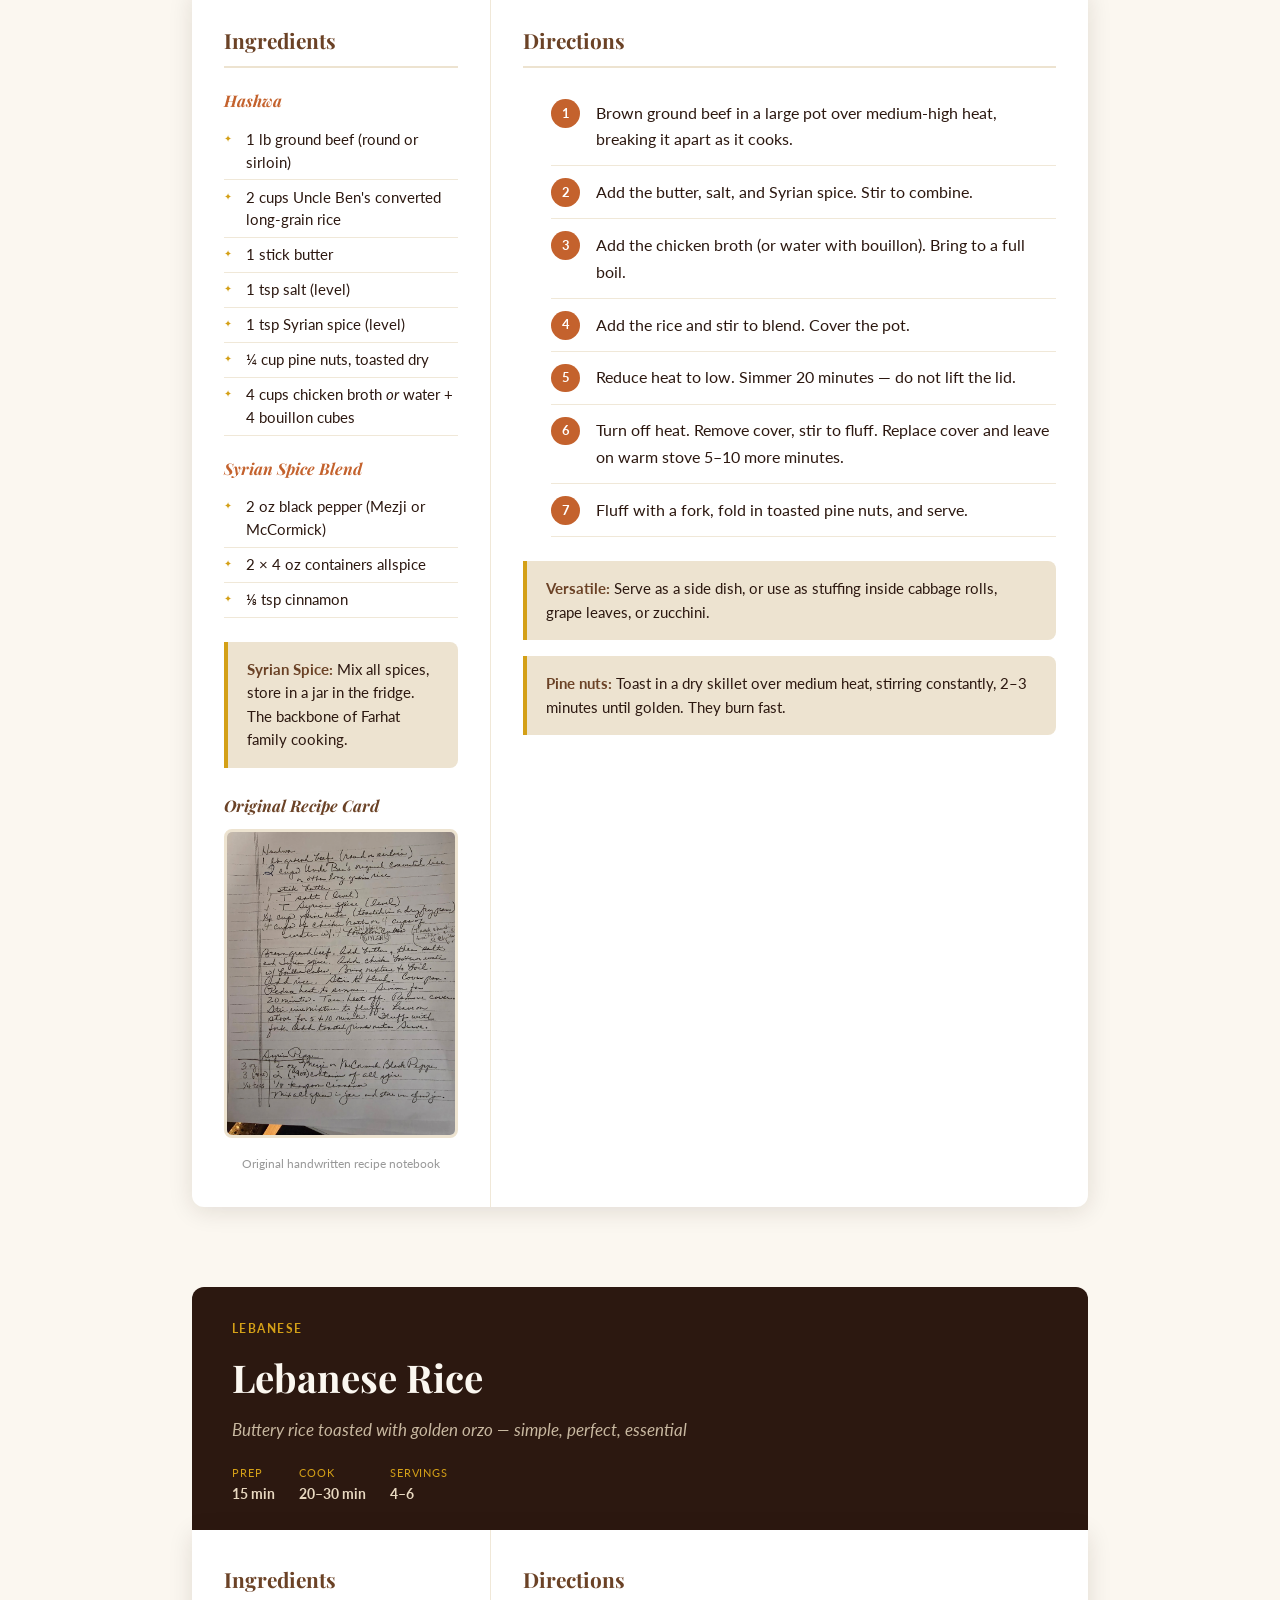
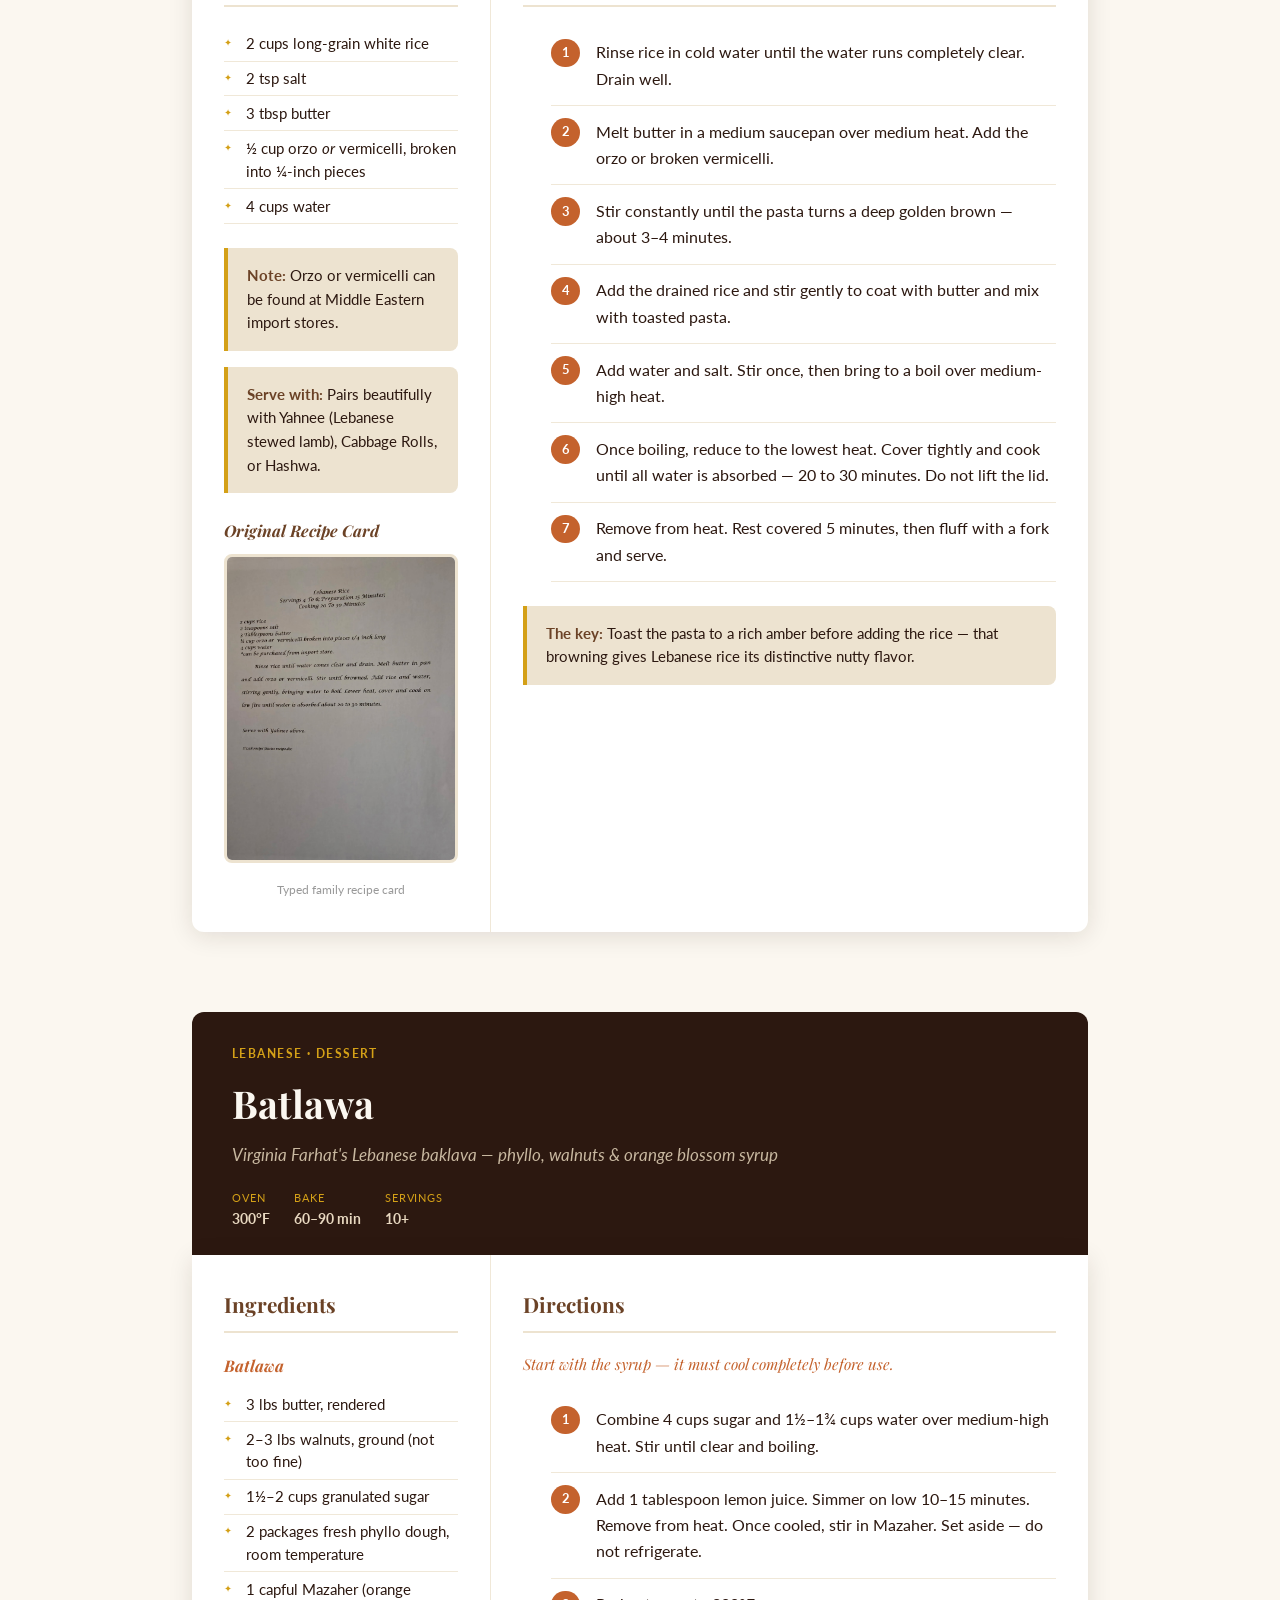
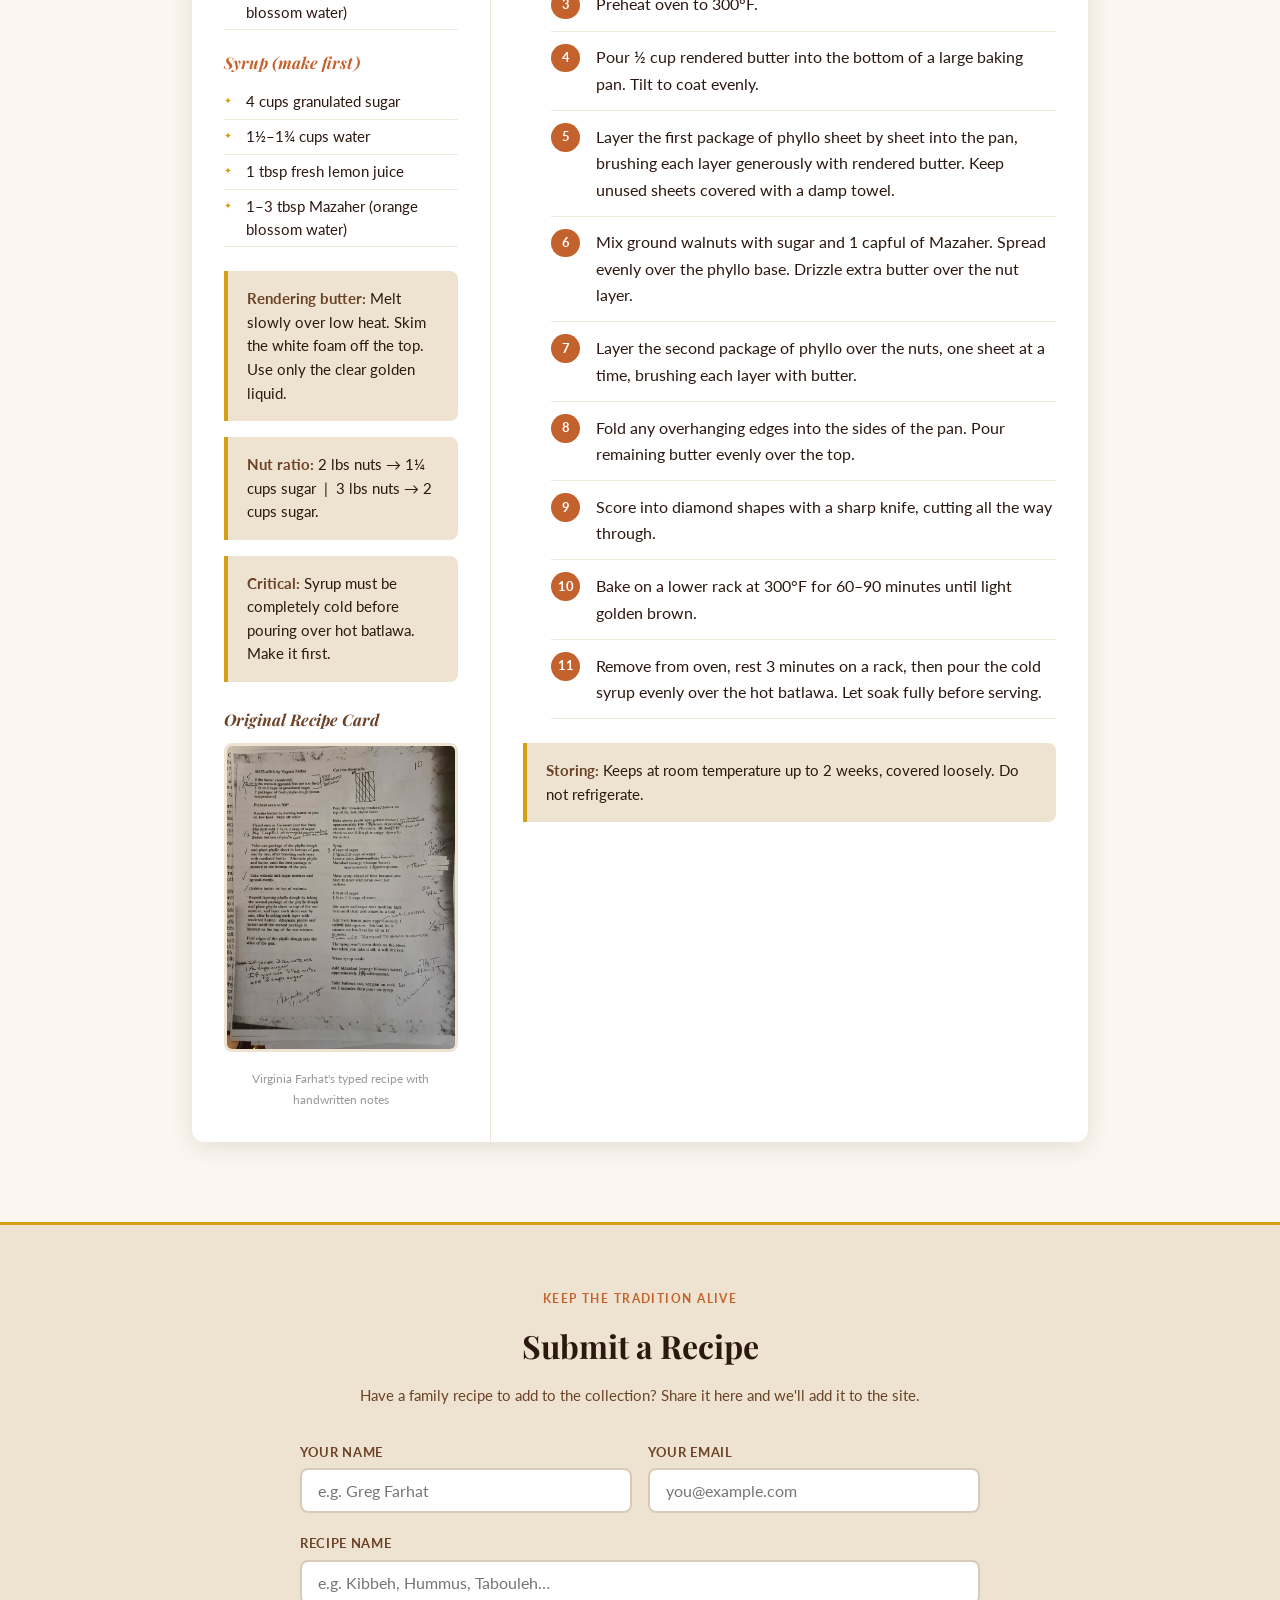
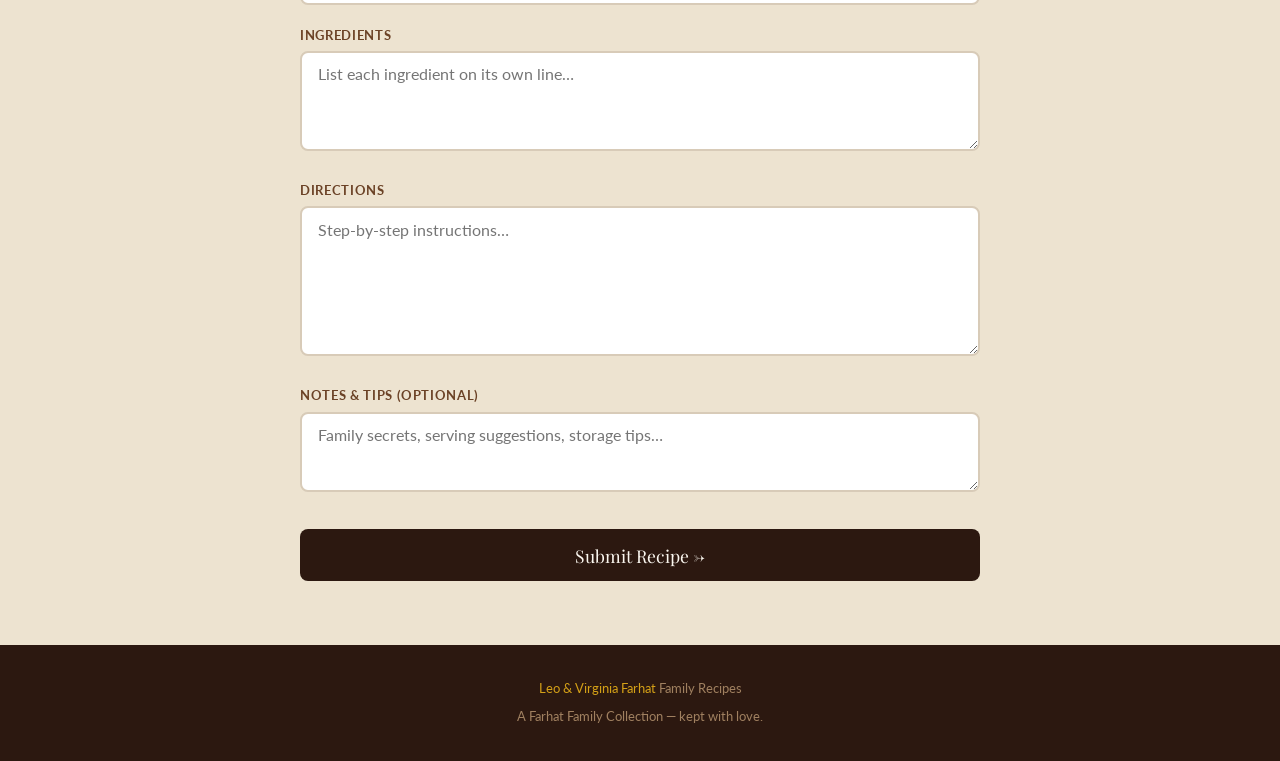
==== commit 287ea410: "Remove Ida references, add Submit a Recipe form - Removed Ida Farhat name card from heritage section" ====
--- a/index.html
+++ b/index.html
@@ -165,6 +165,86 @@
     }
     .jump-card .jc-title { font-family: var(--serif); font-size: 1rem; line-height: 1.3; }
     .jump-card .jc-cat { font-size: .7rem; color: var(--gold); text-transform: uppercase; letter-spacing: .07em; margin-top: .2rem; }
+
+    /* ── Submit form ── */
+    .submit-section {
+      background: var(--tan);
+      border-top: 3px solid var(--gold);
+      padding: 4rem 2rem;
+      scroll-margin-top: 70px;
+    }
+    .submit-section .inner {
+      max-width: 680px;
+      margin: 0 auto;
+    }
+    .submit-section .label {
+      font-size: .75rem;
+      letter-spacing: .12em;
+      text-transform: uppercase;
+      color: var(--terra);
+      font-weight: 700;
+      margin-bottom: .6rem;
+      text-align: center;
+    }
+    .submit-section h2 {
+      font-family: var(--serif);
+      font-size: clamp(1.4rem, 4vw, 2rem);
+      color: var(--brown);
+      text-align: center;
+      margin-bottom: .6rem;
+    }
+    .submit-section p.sub {
+      text-align: center;
+      color: var(--mid);
+      font-size: .95rem;
+      margin-bottom: 2rem;
+    }
+    .submit-form label {
+      display: block;
+      font-size: .82rem;
+      font-weight: 700;
+      letter-spacing: .05em;
+      text-transform: uppercase;
+      color: var(--mid);
+      margin-bottom: .3rem;
+      margin-top: 1.2rem;
+    }
+    .submit-form label:first-child { margin-top: 0; }
+    .submit-form input[type=text],
+    .submit-form input[type=email],
+    .submit-form textarea {
+      width: 100%;
+      padding: .7rem 1rem;
+      border: 2px solid #d8cbb8;
+      border-radius: 8px;
+      font-family: var(--sans);
+      font-size: 1rem;
+      background: #fff;
+      color: var(--brown);
+      transition: border-color .2s;
+    }
+    .submit-form input:focus,
+    .submit-form textarea:focus {
+      outline: none;
+      border-color: var(--terra);
+    }
+    .submit-form textarea { min-height: 120px; resize: vertical; }
+    .submit-form .row { display: grid; grid-template-columns: 1fr 1fr; gap: 1rem; }
+    @media (max-width: 540px) { .submit-form .row { grid-template-columns: 1fr; } }
+    .submit-form button {
+      margin-top: 1.8rem;
+      width: 100%;
+      padding: .9rem;
+      background: var(--brown);
+      color: var(--cream);
+      border: none;
+      border-radius: 8px;
+      font-family: var(--serif);
+      font-size: 1.1rem;
+      cursor: pointer;
+      transition: background .2s;
+    }
+    .submit-form button:hover { background: var(--terra); }
   </style>
 </head>
 <body>
@@ -175,6 +255,7 @@
   <a href="#hashwa">Hashwa</a>
   <a href="#lebanese-rice">Lebanese Rice</a>
   <a href="#batlawa">Batlawa</a>
+  <a href="#submit">Submit a Recipe</a>
 </nav>
 
 <!-- ── Hero ── -->
@@ -199,11 +280,6 @@
       <div class="initials">VMF</div>
       <div class="full-name">Virginia M. Farhat</div>
       <div class="role">Recipe Author &mdash; Batlawa</div>
-    </div>
-    <div class="name-card">
-      <div class="initials">IF</div>
-      <div class="full-name">Ida Farhat</div>
-      <div class="role">Recipe Author &mdash; Cabbage Rolls, Hashwa &amp; Lebanese Rice</div>
     </div>
   </div>
 </section>
@@ -242,7 +318,7 @@
     <div class="recipe-section-header">
       <div class="cat">Lebanese</div>
       <h2>Cabbage Rolls</h2>
-      <p class="tagline">Ida Farhat's signature — lamb and rice rolled in tender cabbage leaves</p>
+      <p class="tagline">A family signature — lamb and rice rolled in tender cabbage leaves</p>
       <div class="meta-bar">
         <dl><dt>Prep</dt><dd>1 hour</dd></dl>
         <dl><dt>Cook</dt><dd>1 hour</dd></dl>
@@ -274,15 +350,15 @@
           <li>2 cups water (plus cabbage liquid)</li>
         </ul>
         <div class="tip-box">
-          <strong>Ida's Note:</strong> Use lamb or pork (country-style ribs) stock first, then add the liquid from the boiled cabbage and cover to the top of the rolls.
+          <strong>Family Note:</strong> Use lamb or pork (country-style ribs) stock first, then add the liquid from the boiled cabbage and cover to the top of the rolls.
         </div>
         <div class="tip-box" style="margin-top:1rem;">
           <strong>Yield:</strong> 1 head of cabbage ≈ 40 rolls.
         </div>
         <figure class="original-photo" style="margin-top:1.5rem;">
           <h3>Original Recipe Card</h3>
-          <img src="images/cabbage-rolls-original.jpg" alt="Ida Farhat's original cabbage rolls recipe card" data-lightbox />
-          <figcaption>Typed card with Ida's handwritten notes</figcaption>
+          <img src="images/cabbage-rolls-original.jpg" alt="Original cabbage rolls recipe card" data-lightbox />
+          <figcaption>Original typed recipe card with handwritten notes</figcaption>
         </figure>
       </div>
       <div class="directions-col">
@@ -344,7 +420,7 @@
         <figure class="original-photo" style="margin-top:1.5rem;">
           <h3>Original Recipe Card</h3>
           <img src="images/hashwa-original.jpg" alt="Handwritten Hashwa recipe" data-lightbox style="object-position:top left;" />
-          <figcaption>Ida's handwritten recipe notebook</figcaption>
+          <figcaption>Original handwritten recipe notebook</figcaption>
         </figure>
       </div>
       <div class="directions-col">
@@ -494,6 +570,45 @@
 
 </main>
 
+<!-- ── Submit a Recipe ── -->
+<section class="submit-section" id="submit">
+  <div class="inner">
+    <div class="label">Keep the Tradition Alive</div>
+    <h2>Submit a Recipe</h2>
+    <p class="sub">Have a family recipe to add to the collection? Share it here and we'll add it to the site.</p>
+
+    <form class="submit-form" name="submit-recipe" method="POST" netlify netlify-honeypot="bot-field">
+      <input type="hidden" name="form-name" value="submit-recipe" />
+      <p style="display:none;"><label>Don't fill this out: <input name="bot-field" /></label></p>
+
+      <div class="row">
+        <div>
+          <label for="submitter-name">Your Name</label>
+          <input type="text" id="submitter-name" name="submitter-name" placeholder="e.g. Greg Farhat" required />
+        </div>
+        <div>
+          <label for="submitter-email">Your Email</label>
+          <input type="email" id="submitter-email" name="submitter-email" placeholder="you@example.com" />
+        </div>
+      </div>
+
+      <label for="recipe-name">Recipe Name</label>
+      <input type="text" id="recipe-name" name="recipe-name" placeholder="e.g. Kibbeh, Hummus, Tabouleh…" required />
+
+      <label for="ingredients">Ingredients</label>
+      <textarea id="ingredients" name="ingredients" placeholder="List each ingredient on its own line…" style="min-height:100px;"></textarea>
+
+      <label for="directions">Directions</label>
+      <textarea id="directions" name="directions" placeholder="Step-by-step instructions…" style="min-height:150px;"></textarea>
+
+      <label for="notes">Notes &amp; Tips (optional)</label>
+      <textarea id="notes" name="notes" placeholder="Family secrets, serving suggestions, storage tips…" style="min-height:80px;"></textarea>
+
+      <button type="submit">Submit Recipe →</button>
+    </form>
+  </div>
+</section>
+
 <footer>
   <p><span>Leo &amp; Virginia Farhat</span> Family Recipes</p>
   <p style="margin-top:.3rem;">A Farhat Family Collection — kept with love.</p>
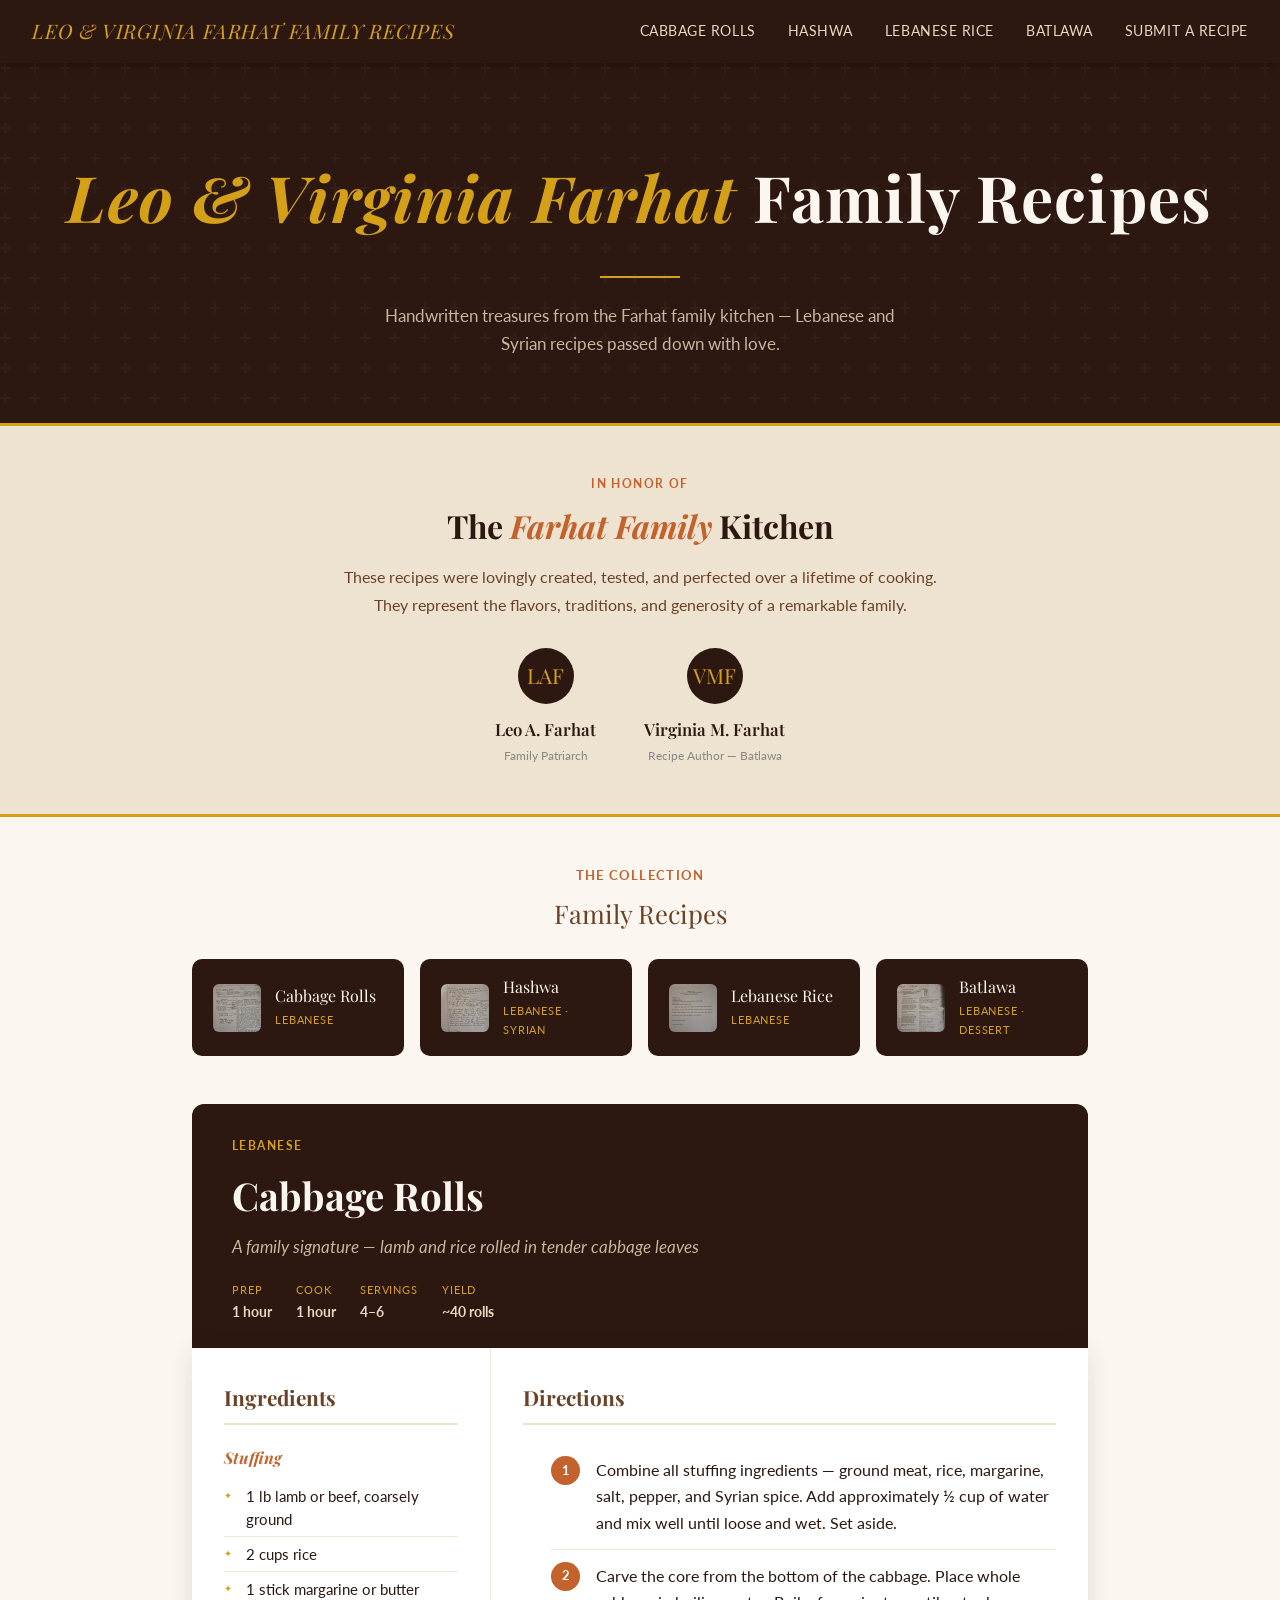
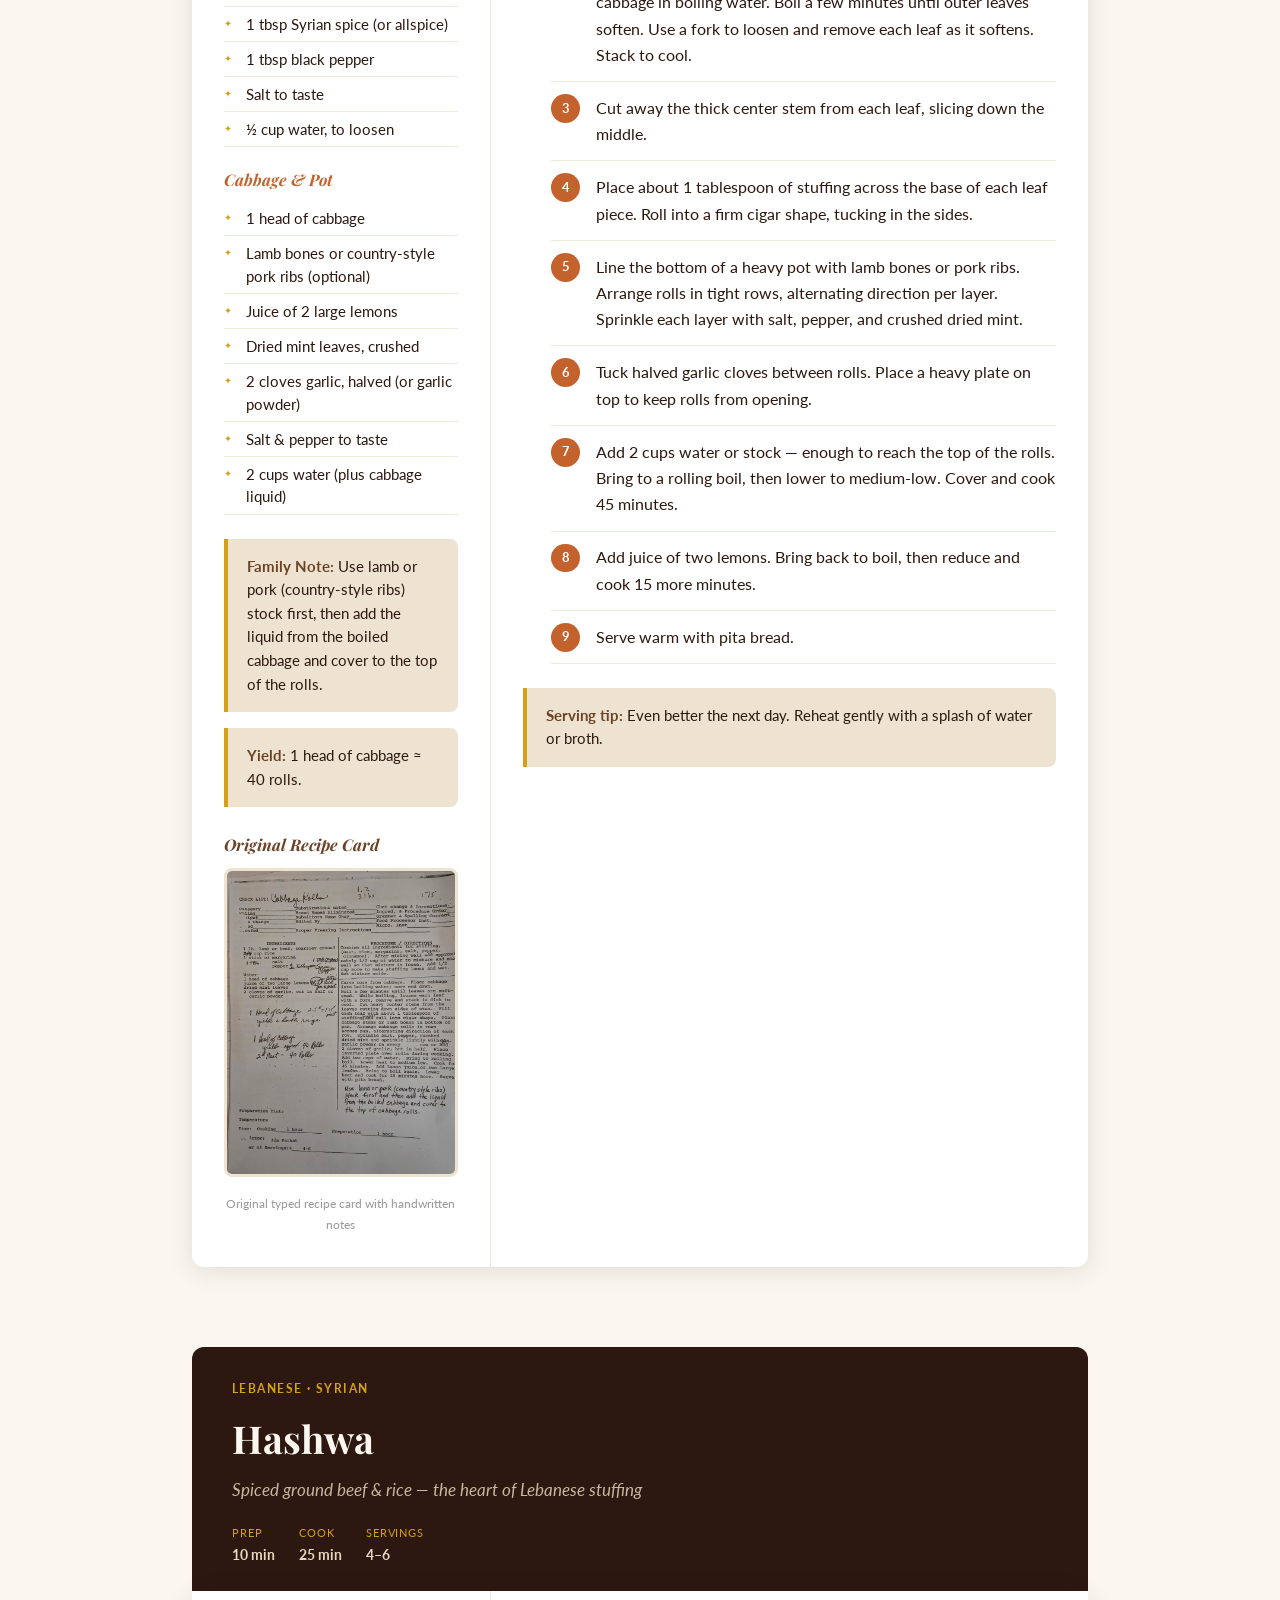
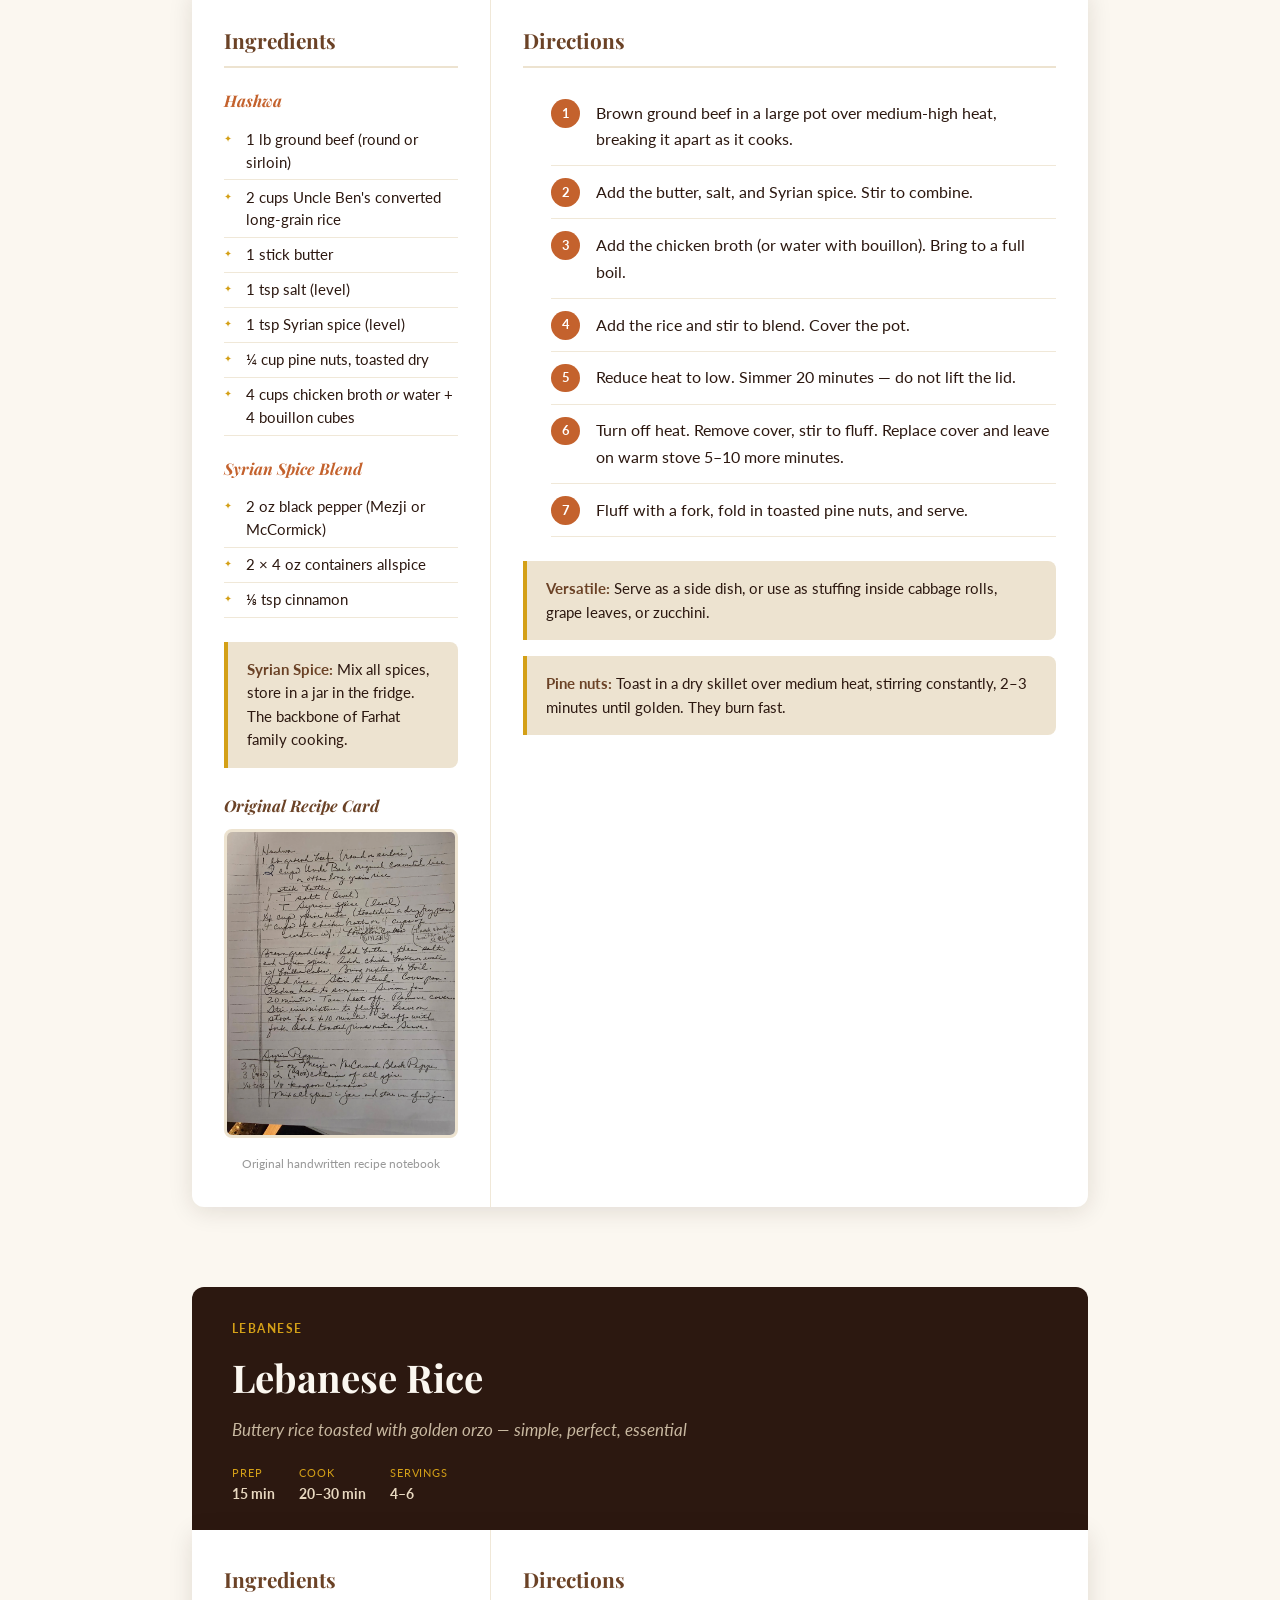
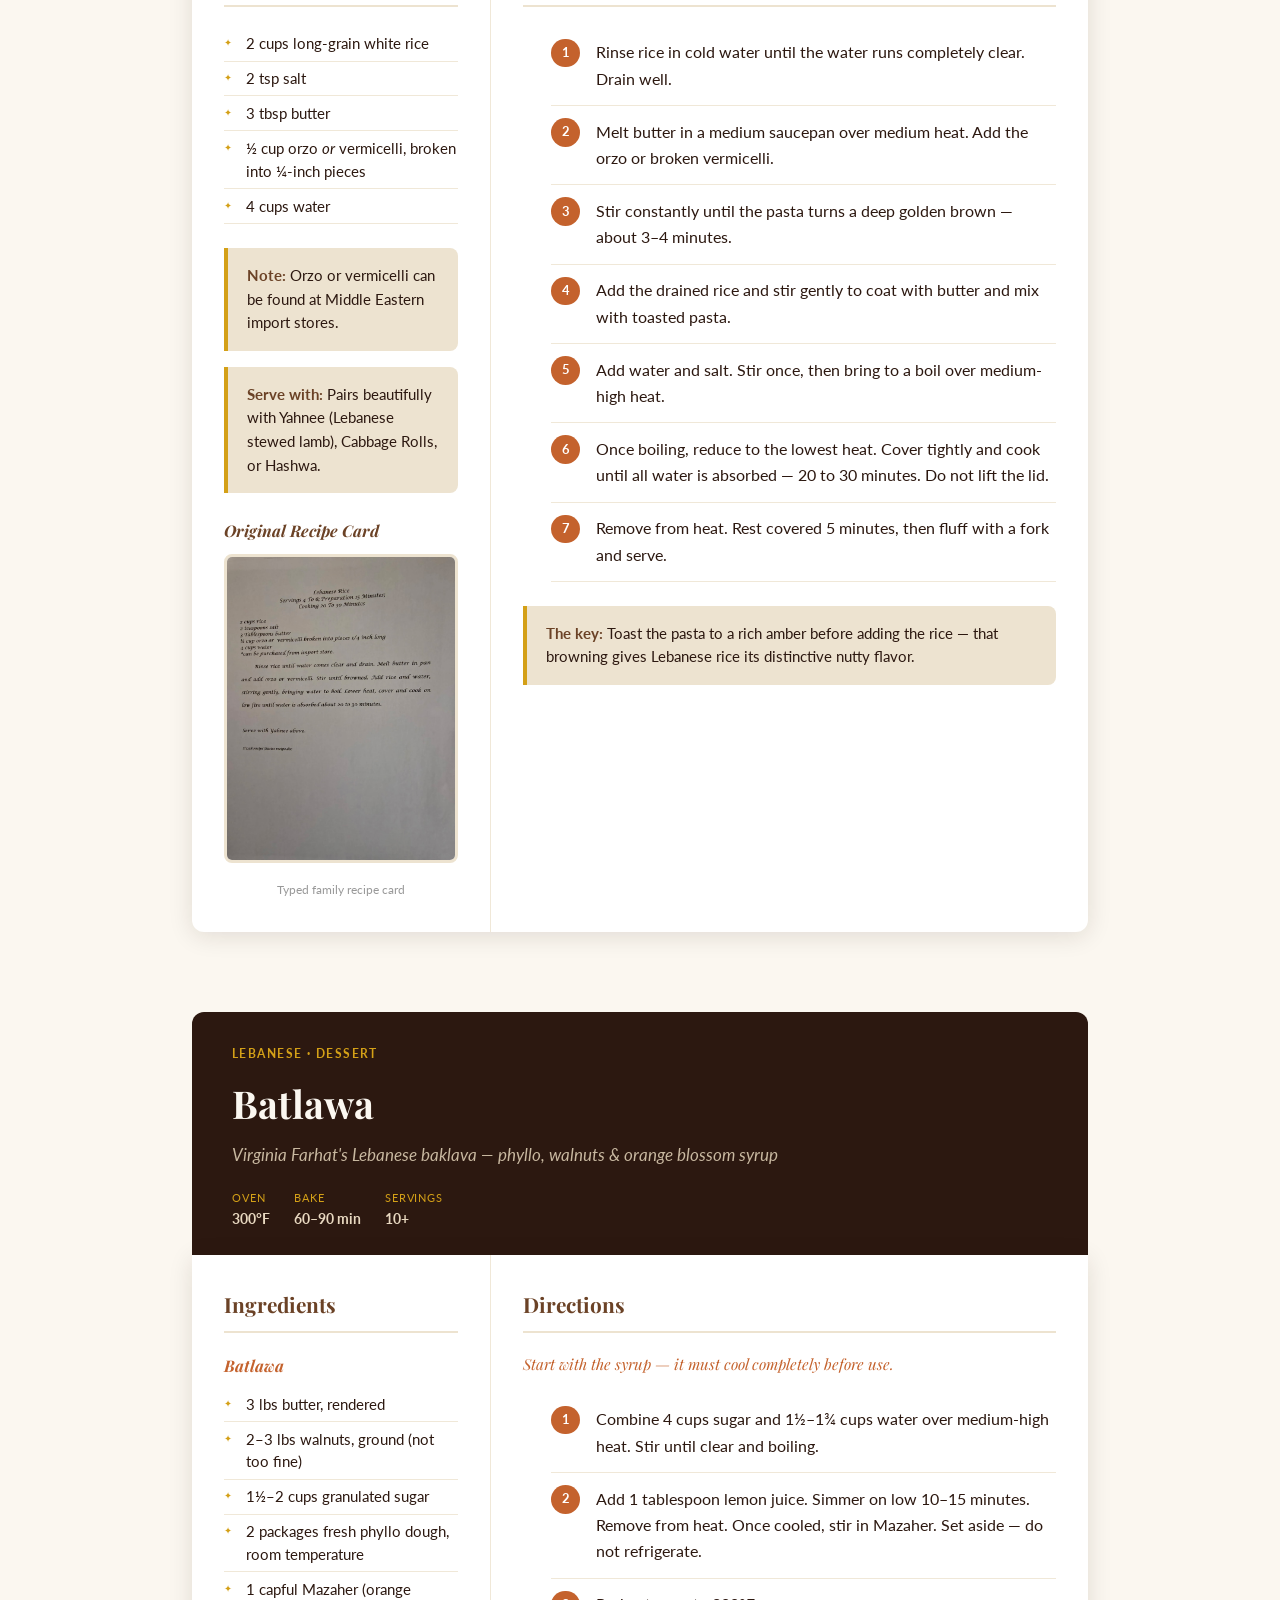
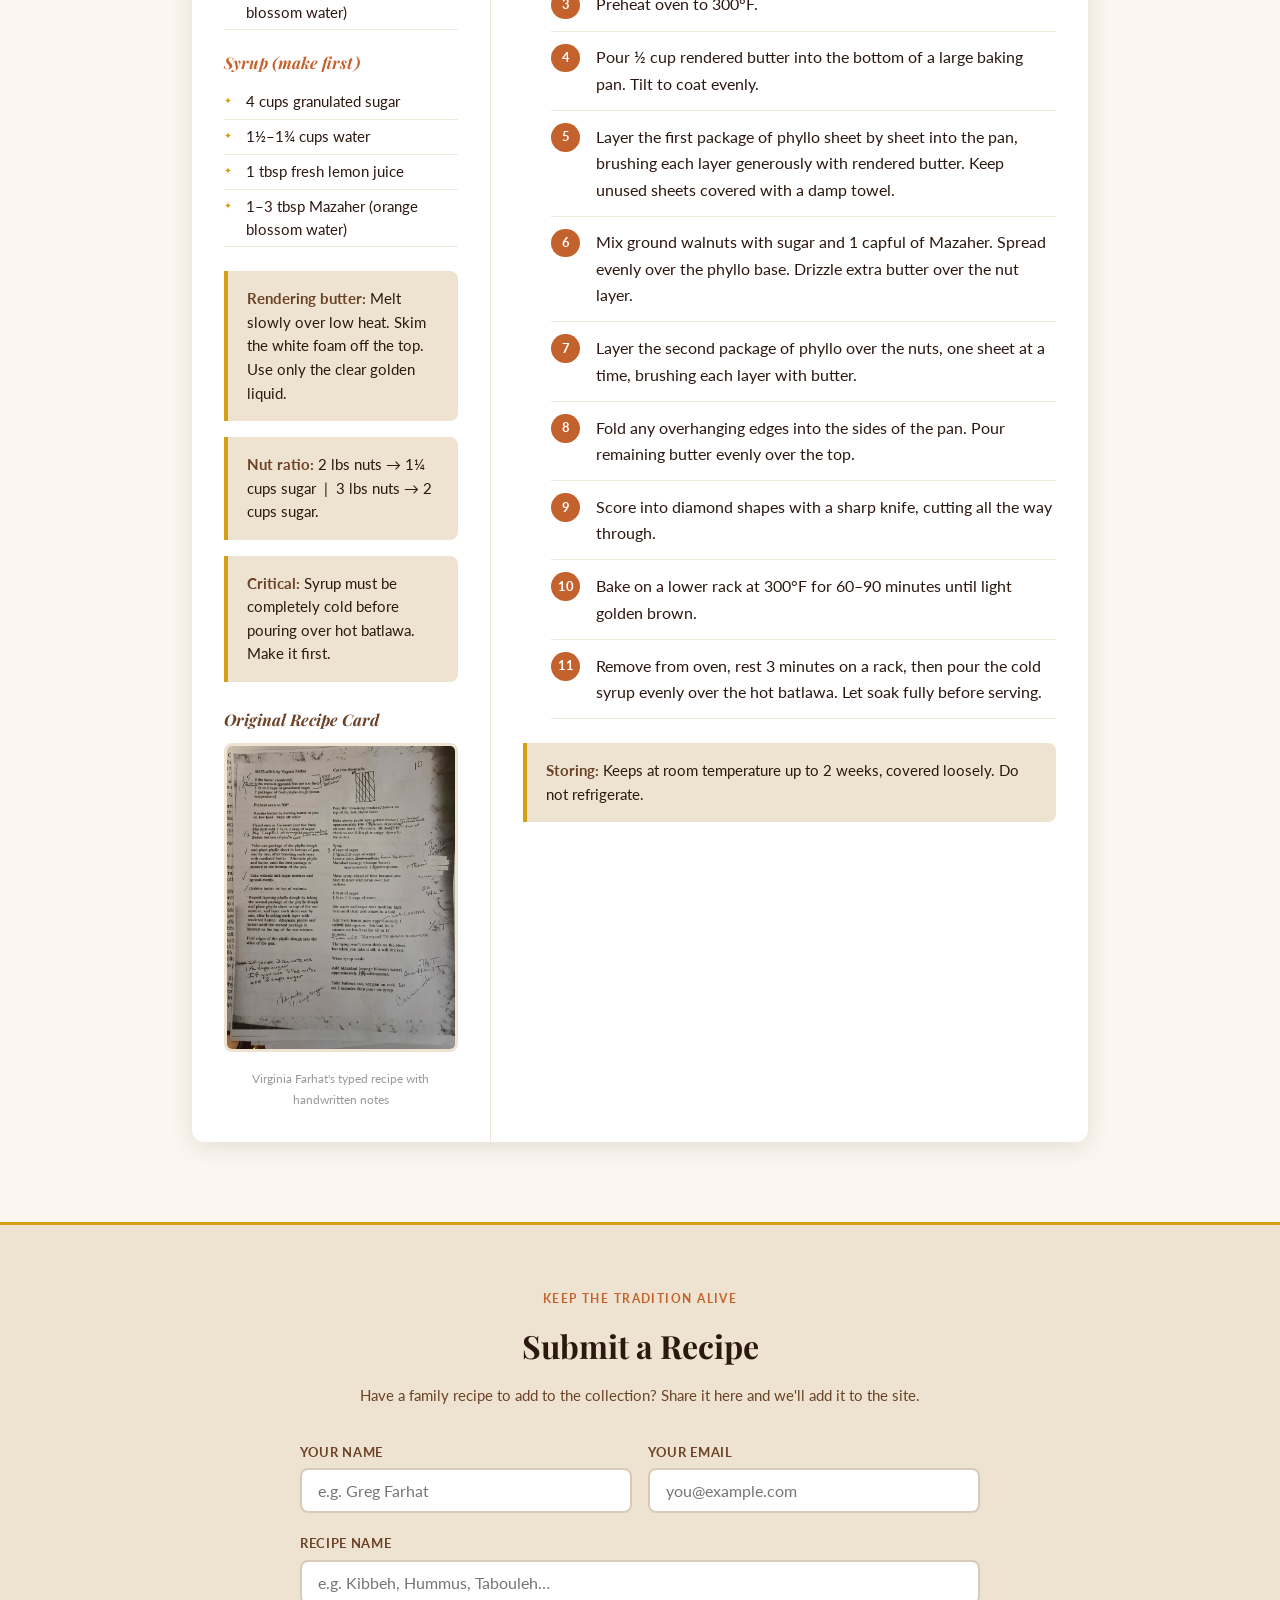
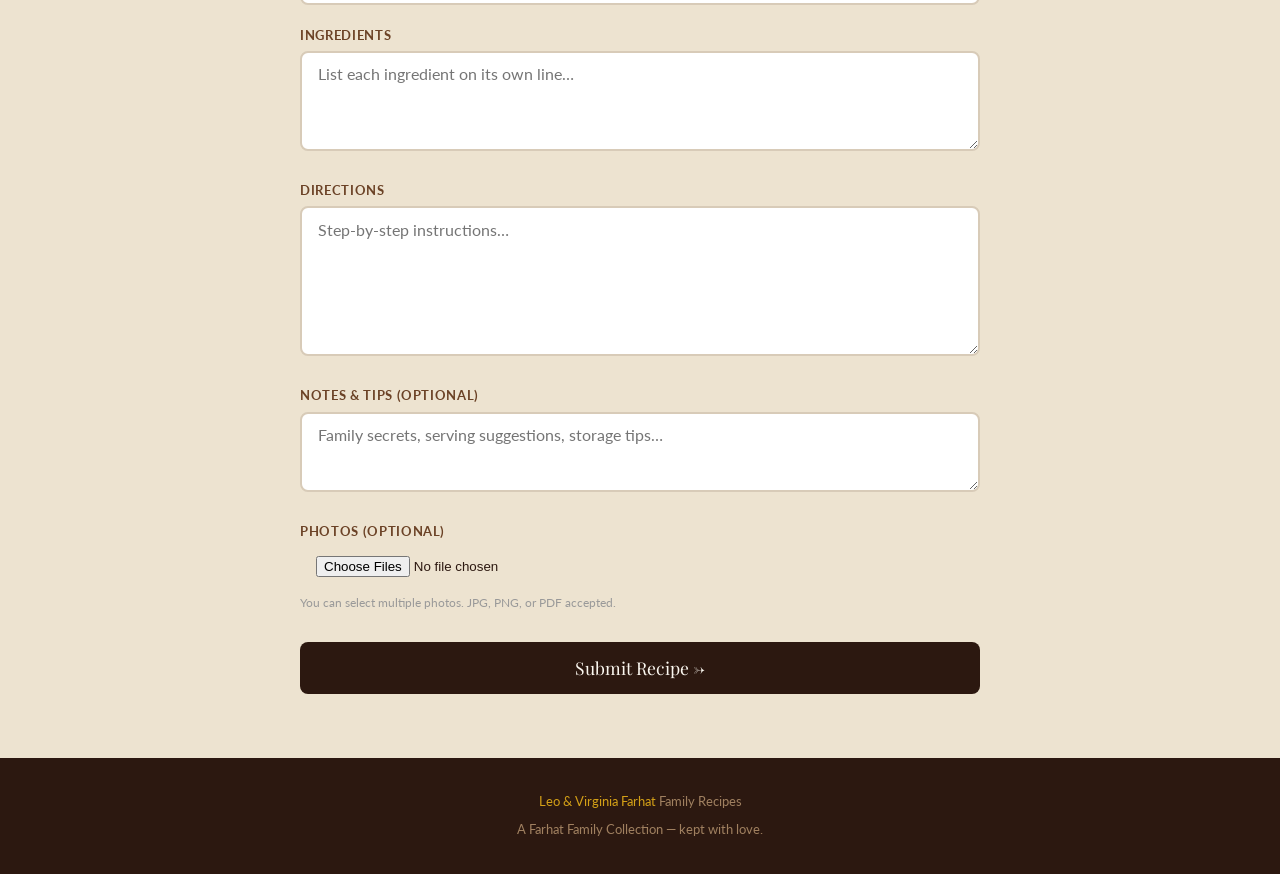
==== commit f2bb5791: "Add file upload to recipe submission form - Added multipart/form-data encoding to form - Added multi" ====
--- a/index.html
+++ b/index.html
@@ -577,7 +577,7 @@
     <h2>Submit a Recipe</h2>
     <p class="sub">Have a family recipe to add to the collection? Share it here and we'll add it to the site.</p>
 
-    <form class="submit-form" name="submit-recipe" method="POST" netlify netlify-honeypot="bot-field">
+    <form class="submit-form" name="submit-recipe" method="POST" netlify netlify-honeypot="bot-field" enctype="multipart/form-data">
       <input type="hidden" name="form-name" value="submit-recipe" />
       <p style="display:none;"><label>Don't fill this out: <input name="bot-field" /></label></p>
 
@@ -603,6 +603,10 @@
 
       <label for="notes">Notes &amp; Tips (optional)</label>
       <textarea id="notes" name="notes" placeholder="Family secrets, serving suggestions, storage tips…" style="min-height:80px;"></textarea>
+
+      <label for="photos">Photos (optional)</label>
+      <input type="file" id="photos" name="photos" accept="image/*,.pdf" multiple style="padding:.6rem 1rem;cursor:pointer;" />
+      <p style="font-size:.78rem;color:#999;margin-top:.3rem;">You can select multiple photos. JPG, PNG, or PDF accepted.</p>
 
       <button type="submit">Submit Recipe →</button>
     </form>
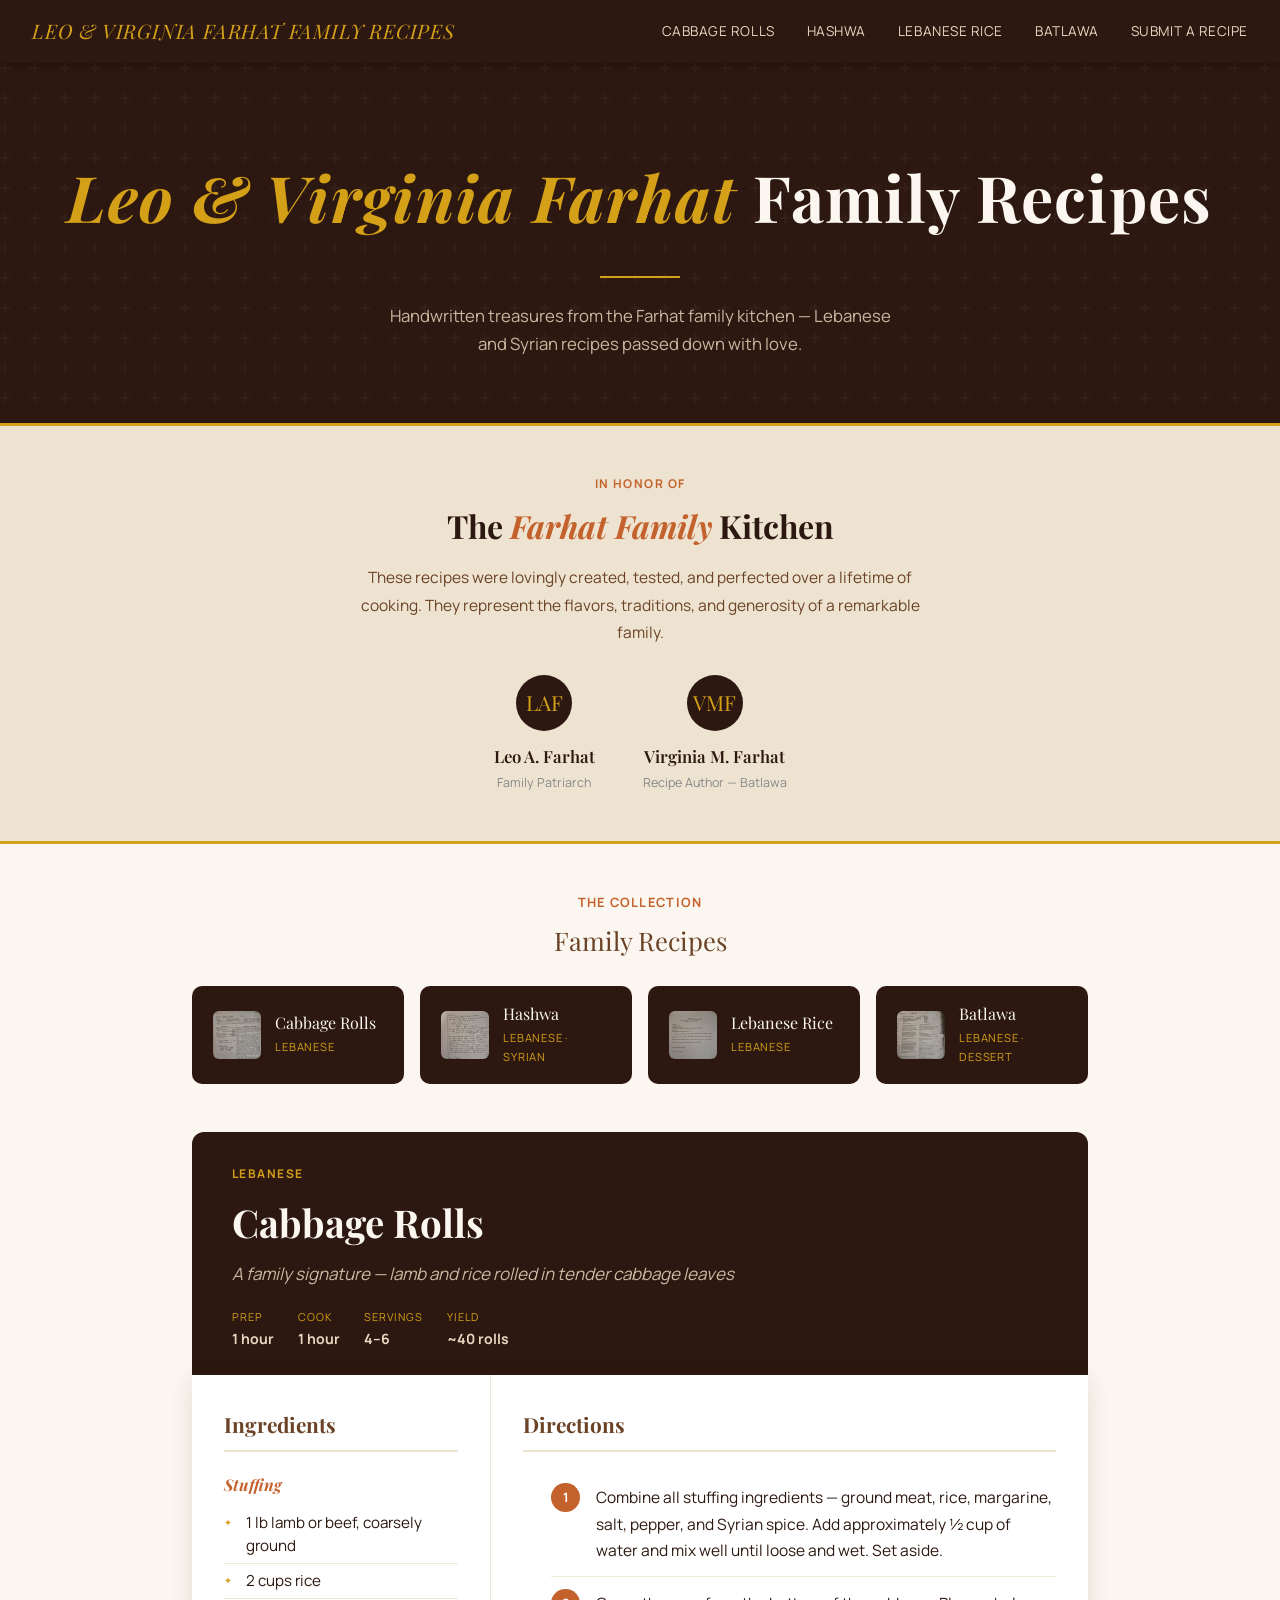
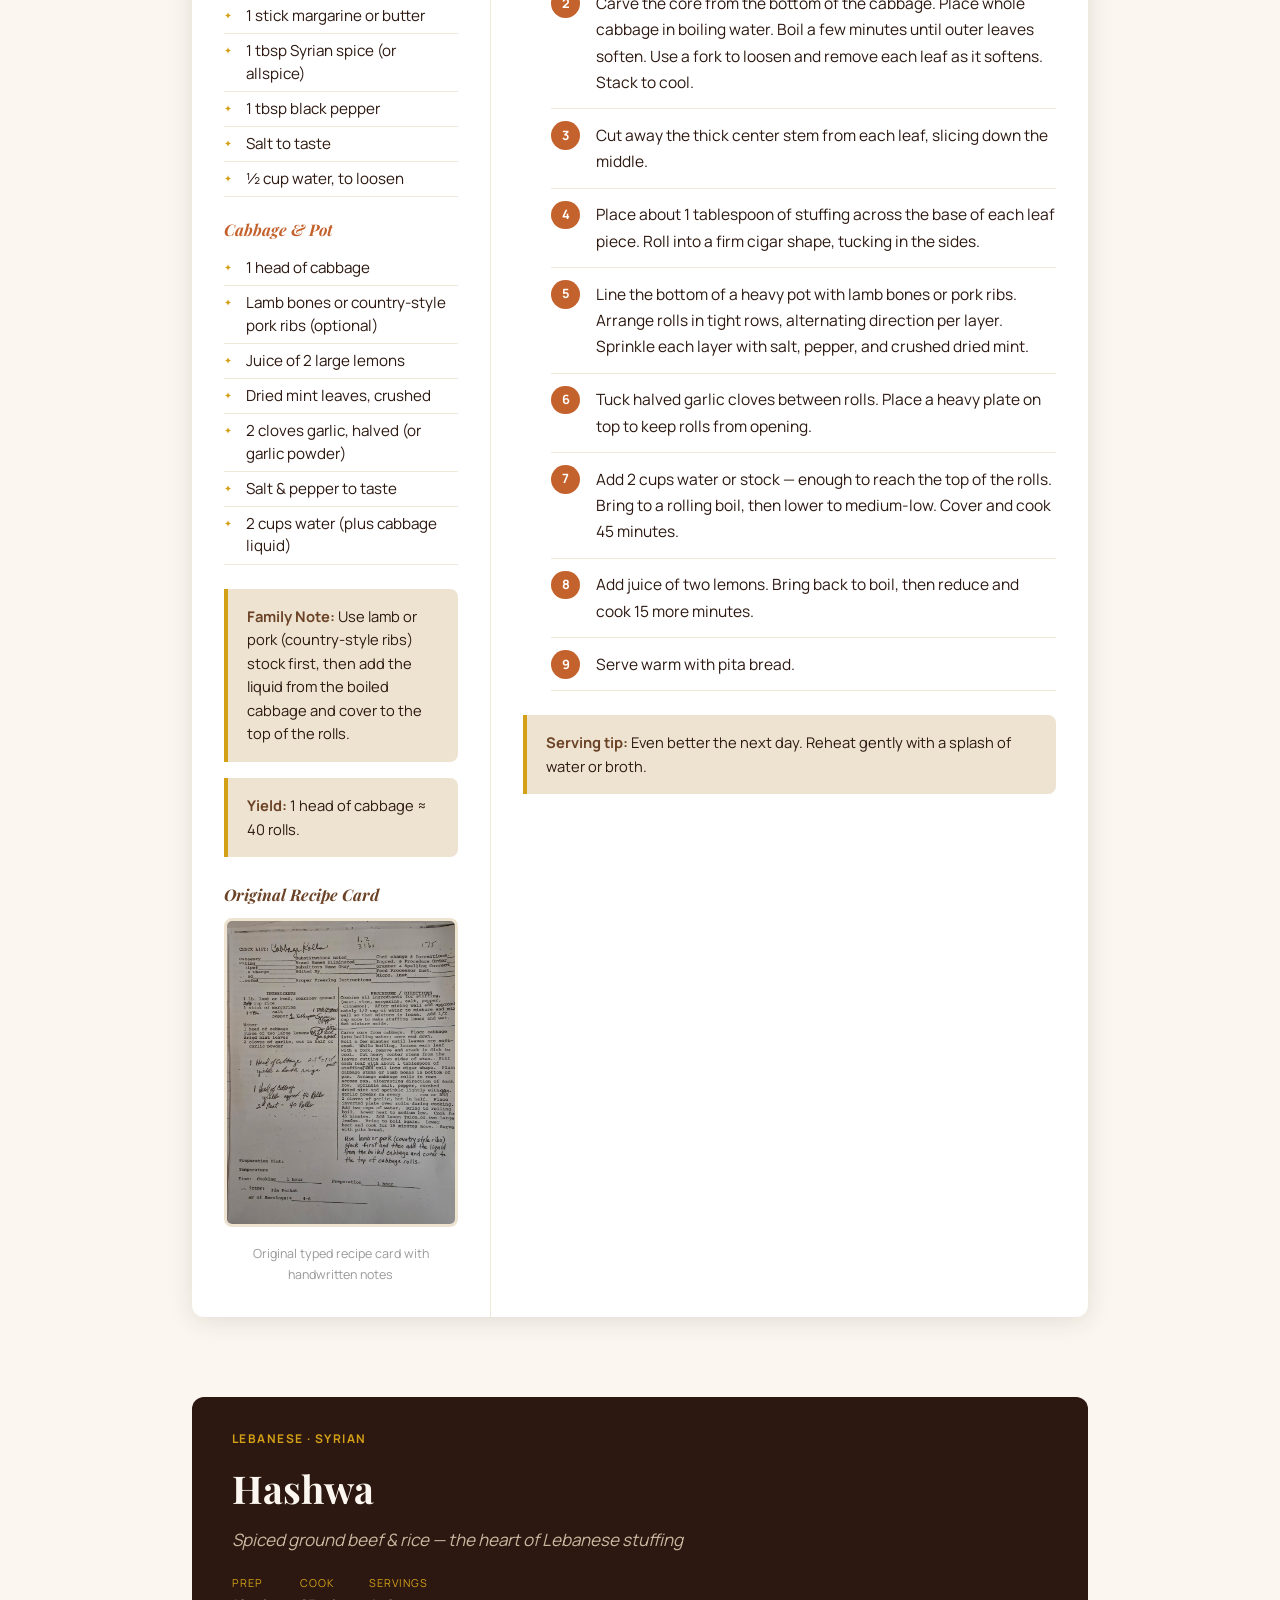
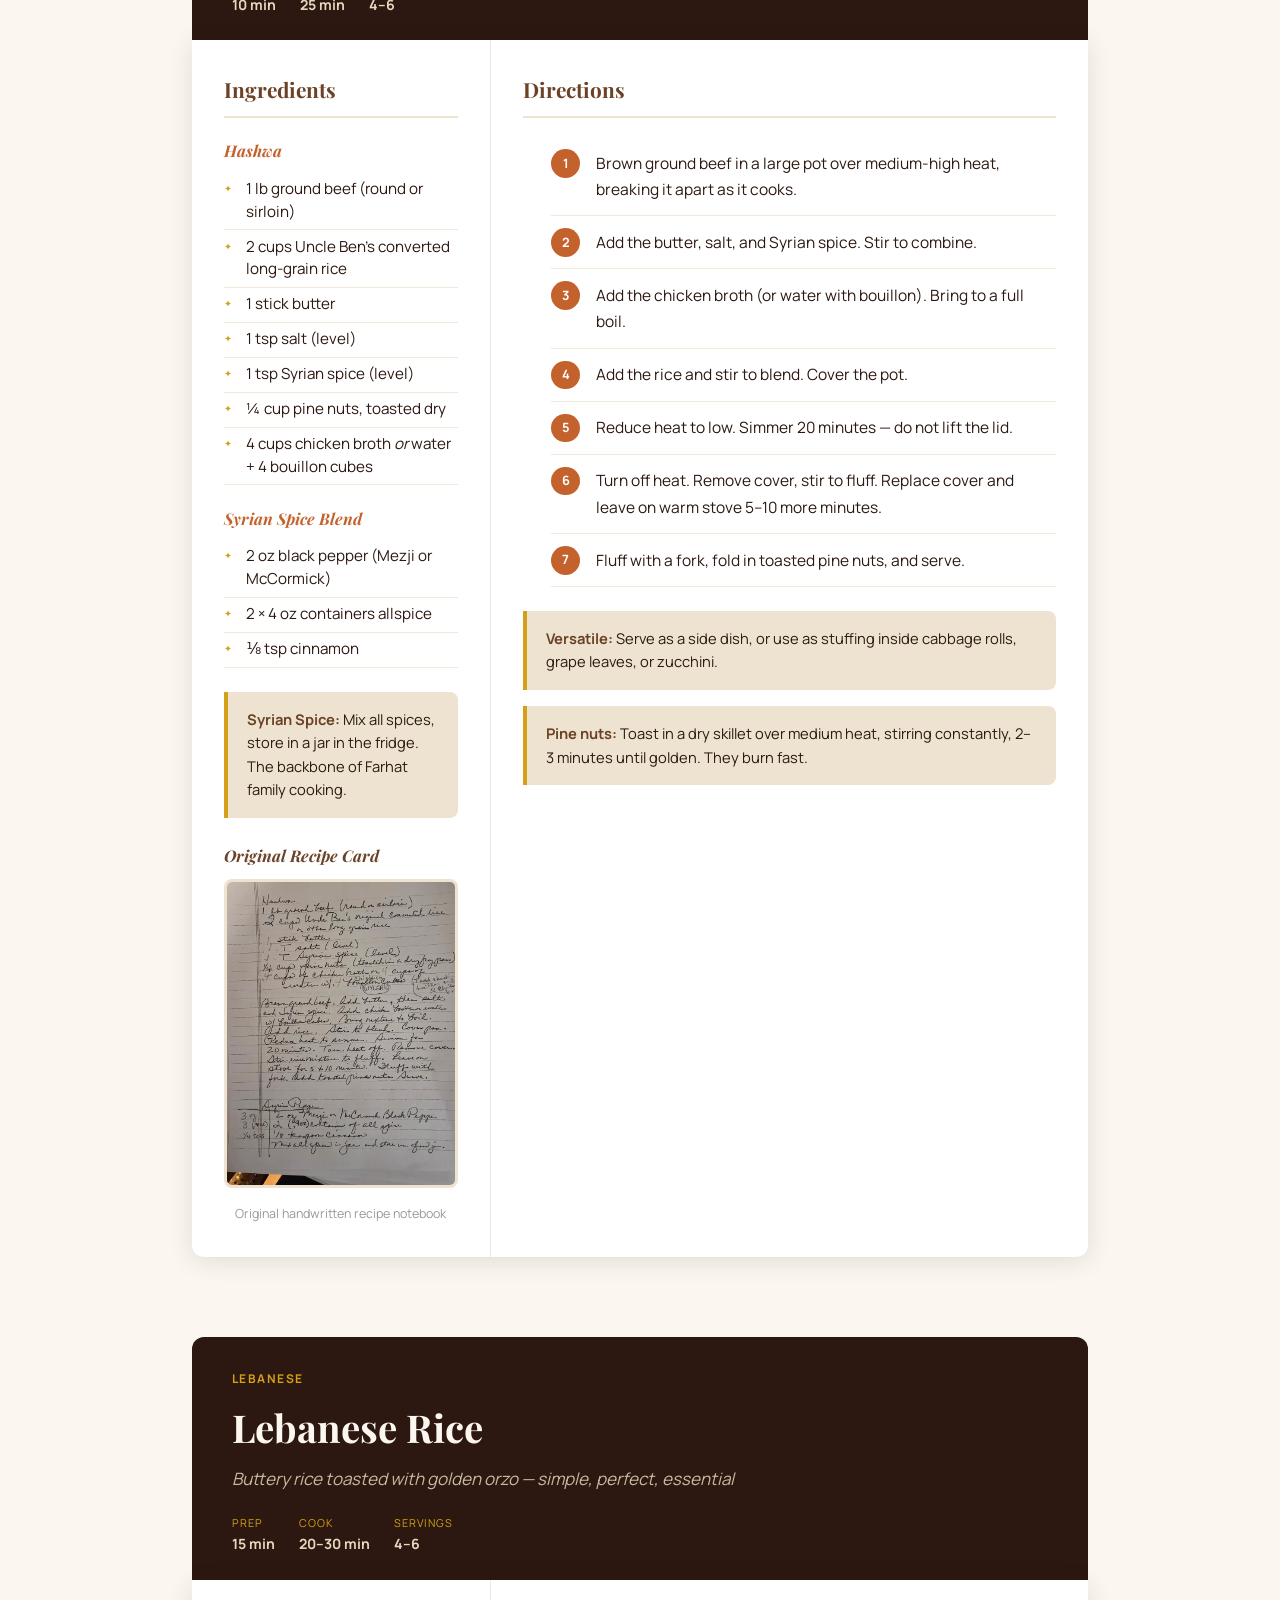
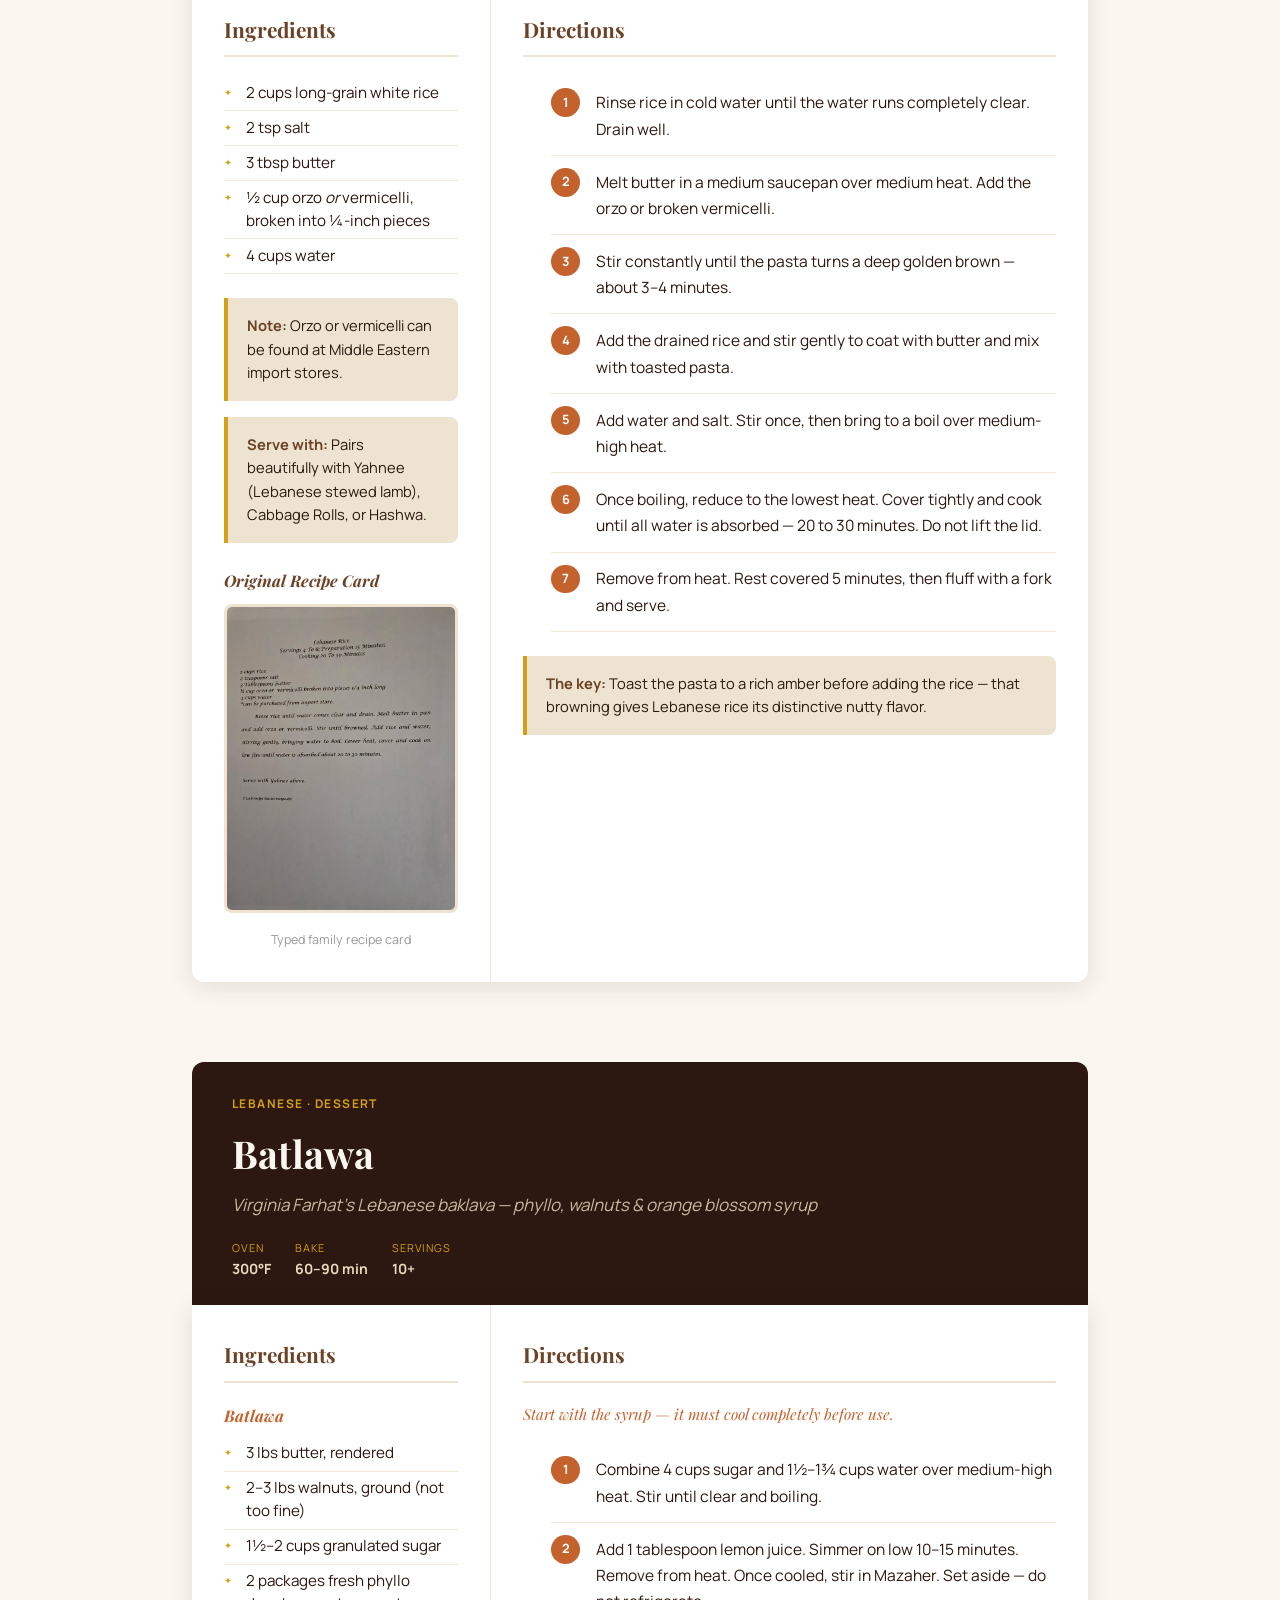
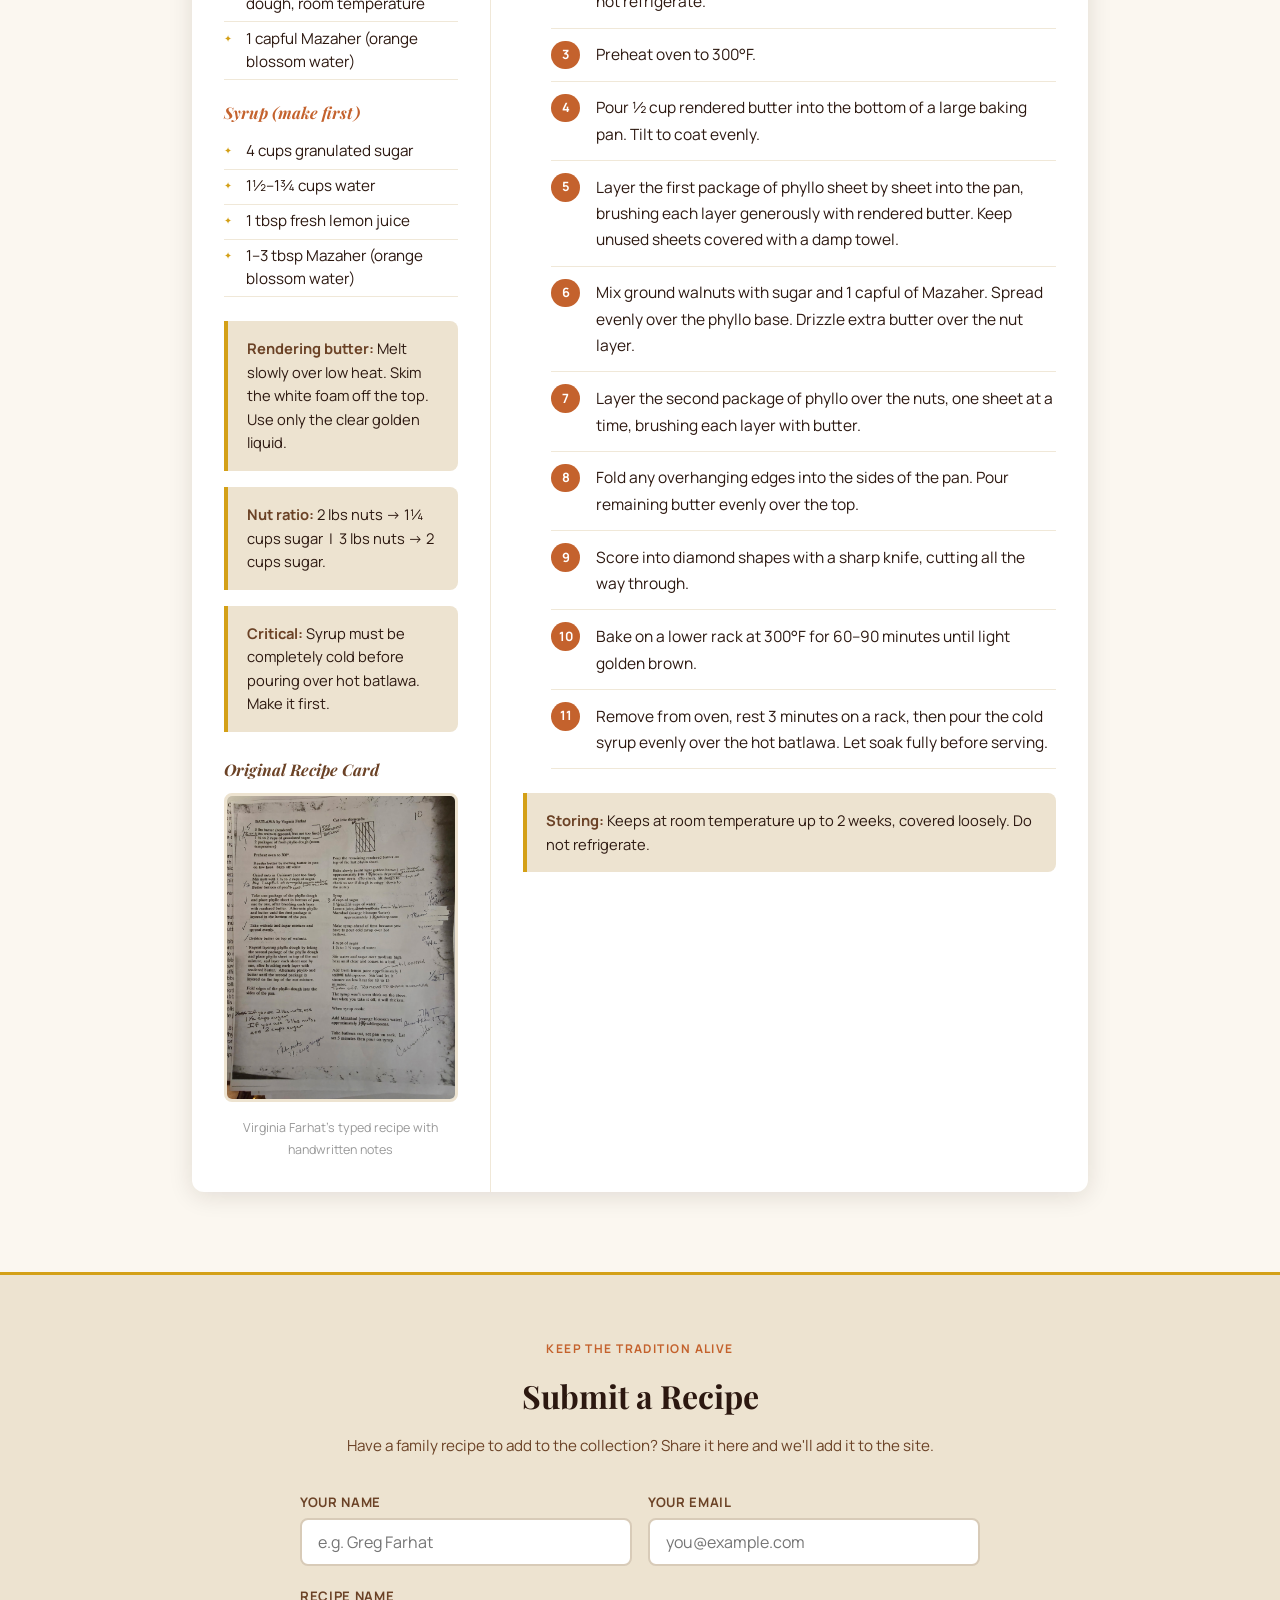
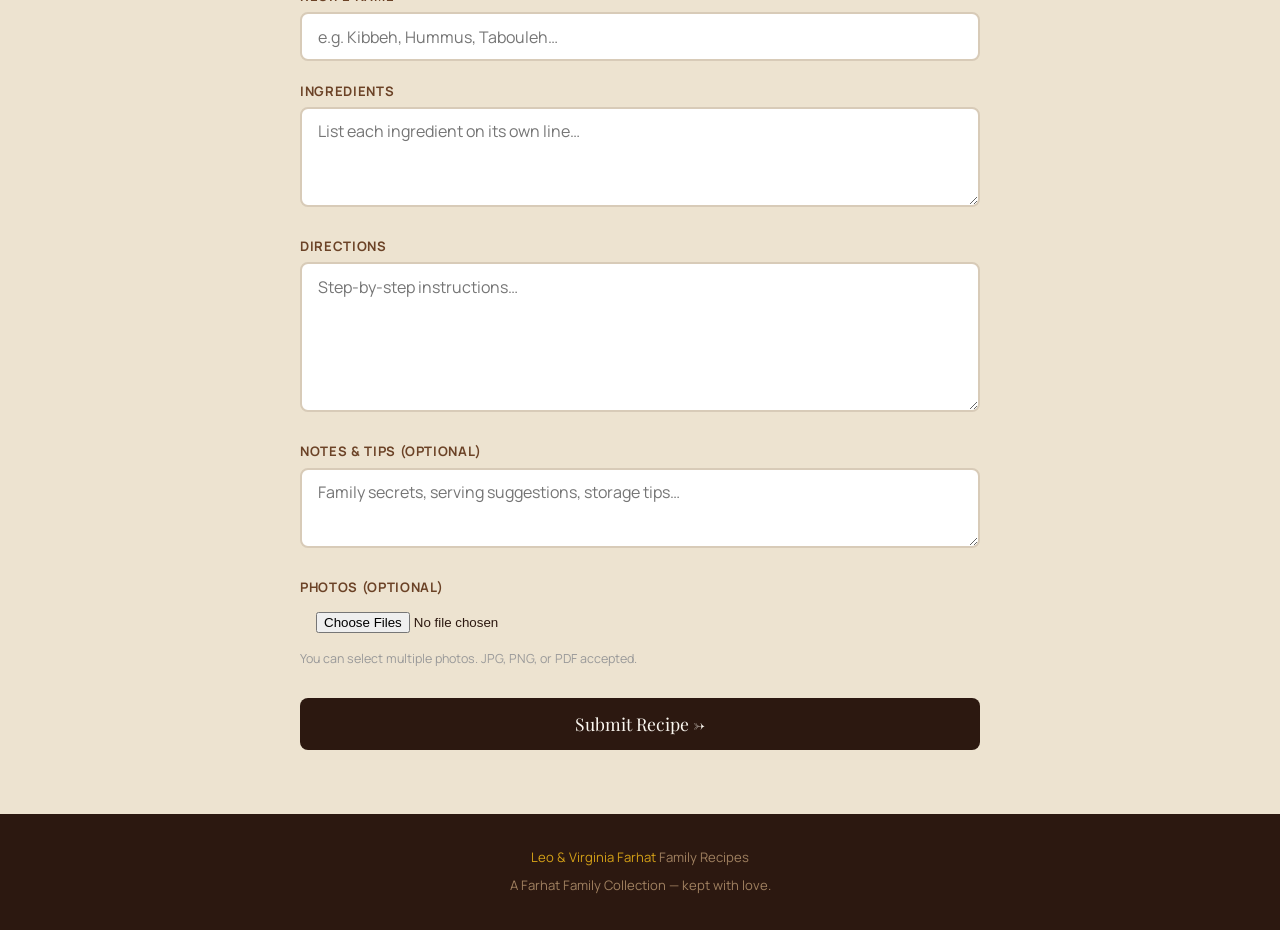
==== commit c30d6e10: "Switch to Vercel hosting, replace Netlify form with Formspree - Add vercel.json for static site conf" ====
--- a/index.html
+++ b/index.html
@@ -577,9 +577,9 @@
     <h2>Submit a Recipe</h2>
     <p class="sub">Have a family recipe to add to the collection? Share it here and we'll add it to the site.</p>
 
-    <form class="submit-form" name="submit-recipe" method="POST" netlify netlify-honeypot="bot-field" enctype="multipart/form-data">
-      <input type="hidden" name="form-name" value="submit-recipe" />
-      <p style="display:none;"><label>Don't fill this out: <input name="bot-field" /></label></p>
+    <form class="submit-form" action="https://formspree.io/f/REPLACE_WITH_YOUR_ID" method="POST" enctype="multipart/form-data">
+      <input type="hidden" name="_subject" value="New Farhat Family Recipe Submission" />
+      <input type="text" name="_gotcha" style="display:none;" />
 
       <div class="row">
         <div>
--- a/css/style.css
+++ b/css/style.css
@@ -1,4 +1,4 @@
-@import url('https://fonts.googleapis.com/css2?family=Playfair+Display:ital,wght@0,400;0,600;0,700;1,400;1,600&family=Lato:wght@300;400;700&display=swap');
+@import url('https://fonts.googleapis.com/css2?family=Playfair+Display:ital,wght@0,400;0,600;0,700;1,400;1,600&family=Manrope:wght@300;400;600;700&display=swap');
 
 /* ── Reset & base ── */
 *, *::before, *::after { box-sizing: border-box; margin: 0; padding: 0; }
@@ -13,7 +13,7 @@
   --green:    #4A7C59;
   --shadow:   rgba(44,24,16,.12);
   --serif:    'Playfair Display', Georgia, serif;
-  --sans:     'Lato', system-ui, sans-serif;
+  --sans:     'Manrope', system-ui, sans-serif;
 }
 
 html { scroll-behavior: smooth; }
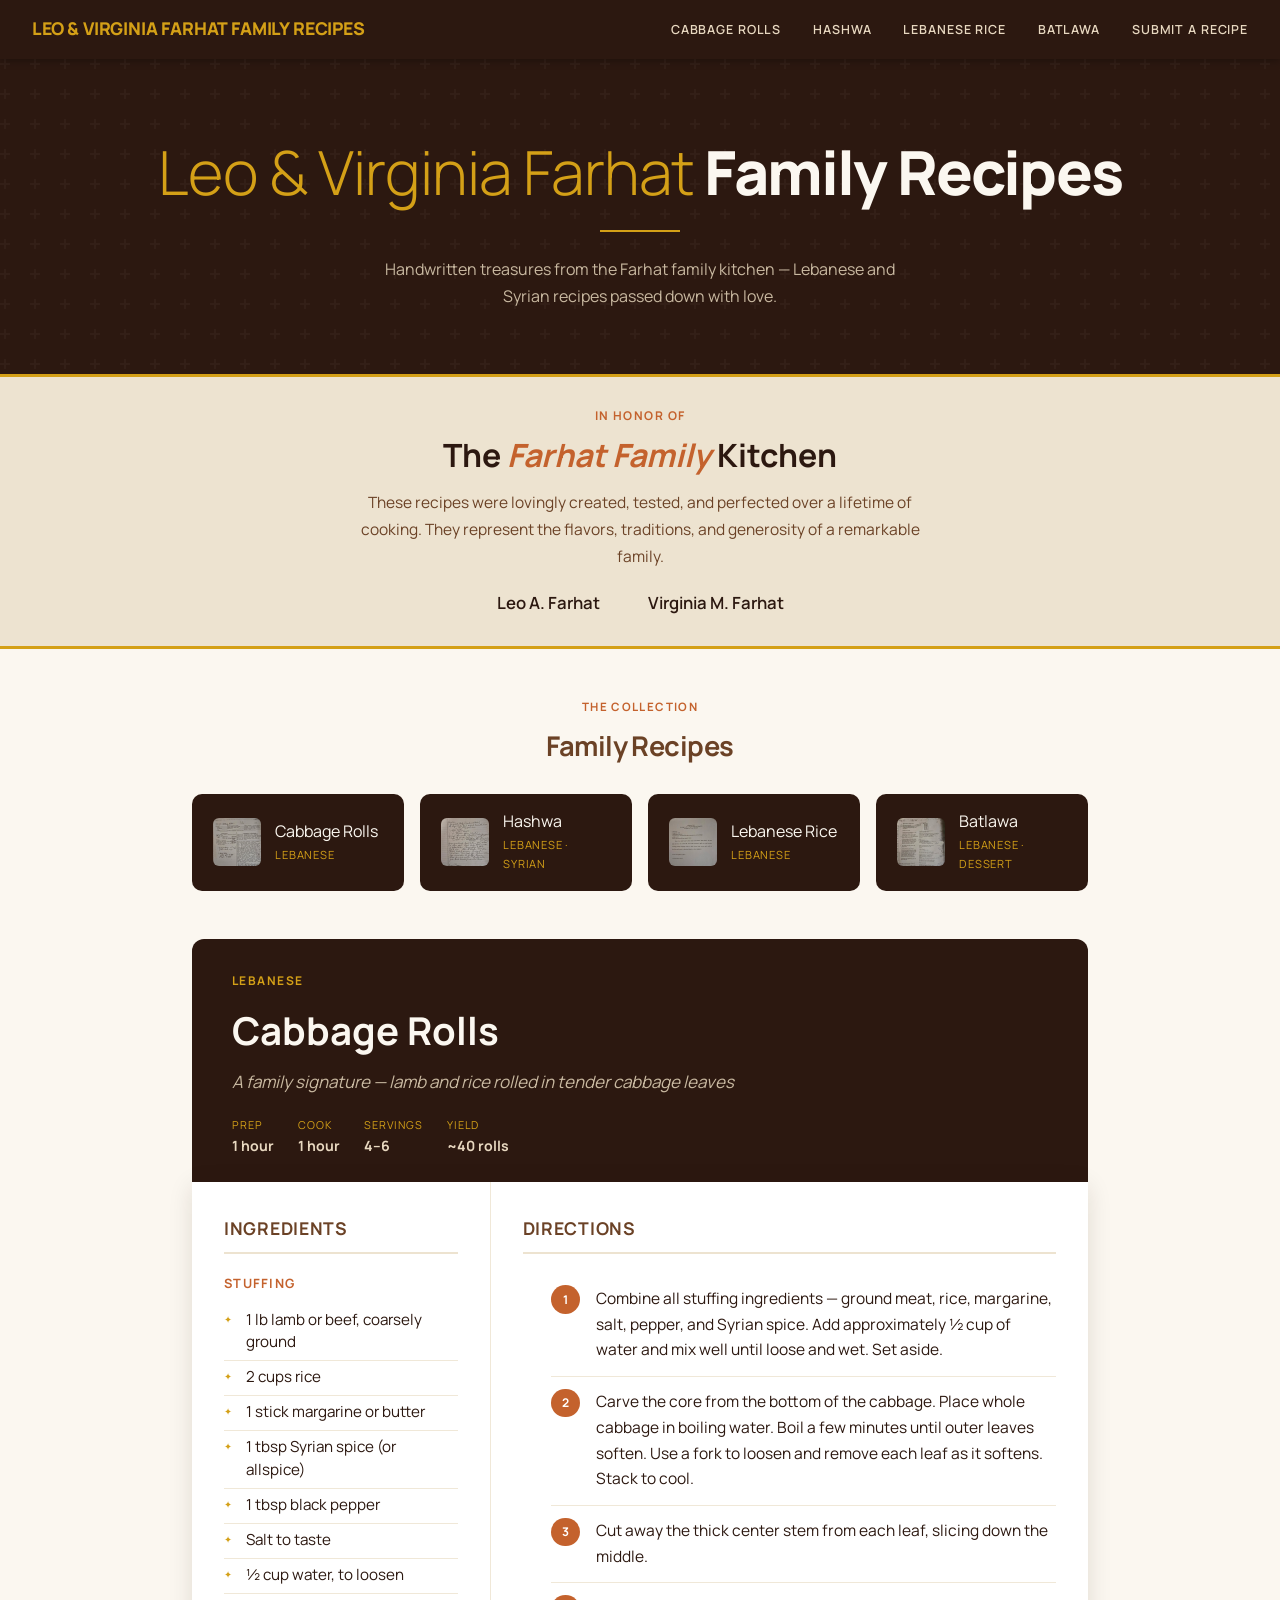
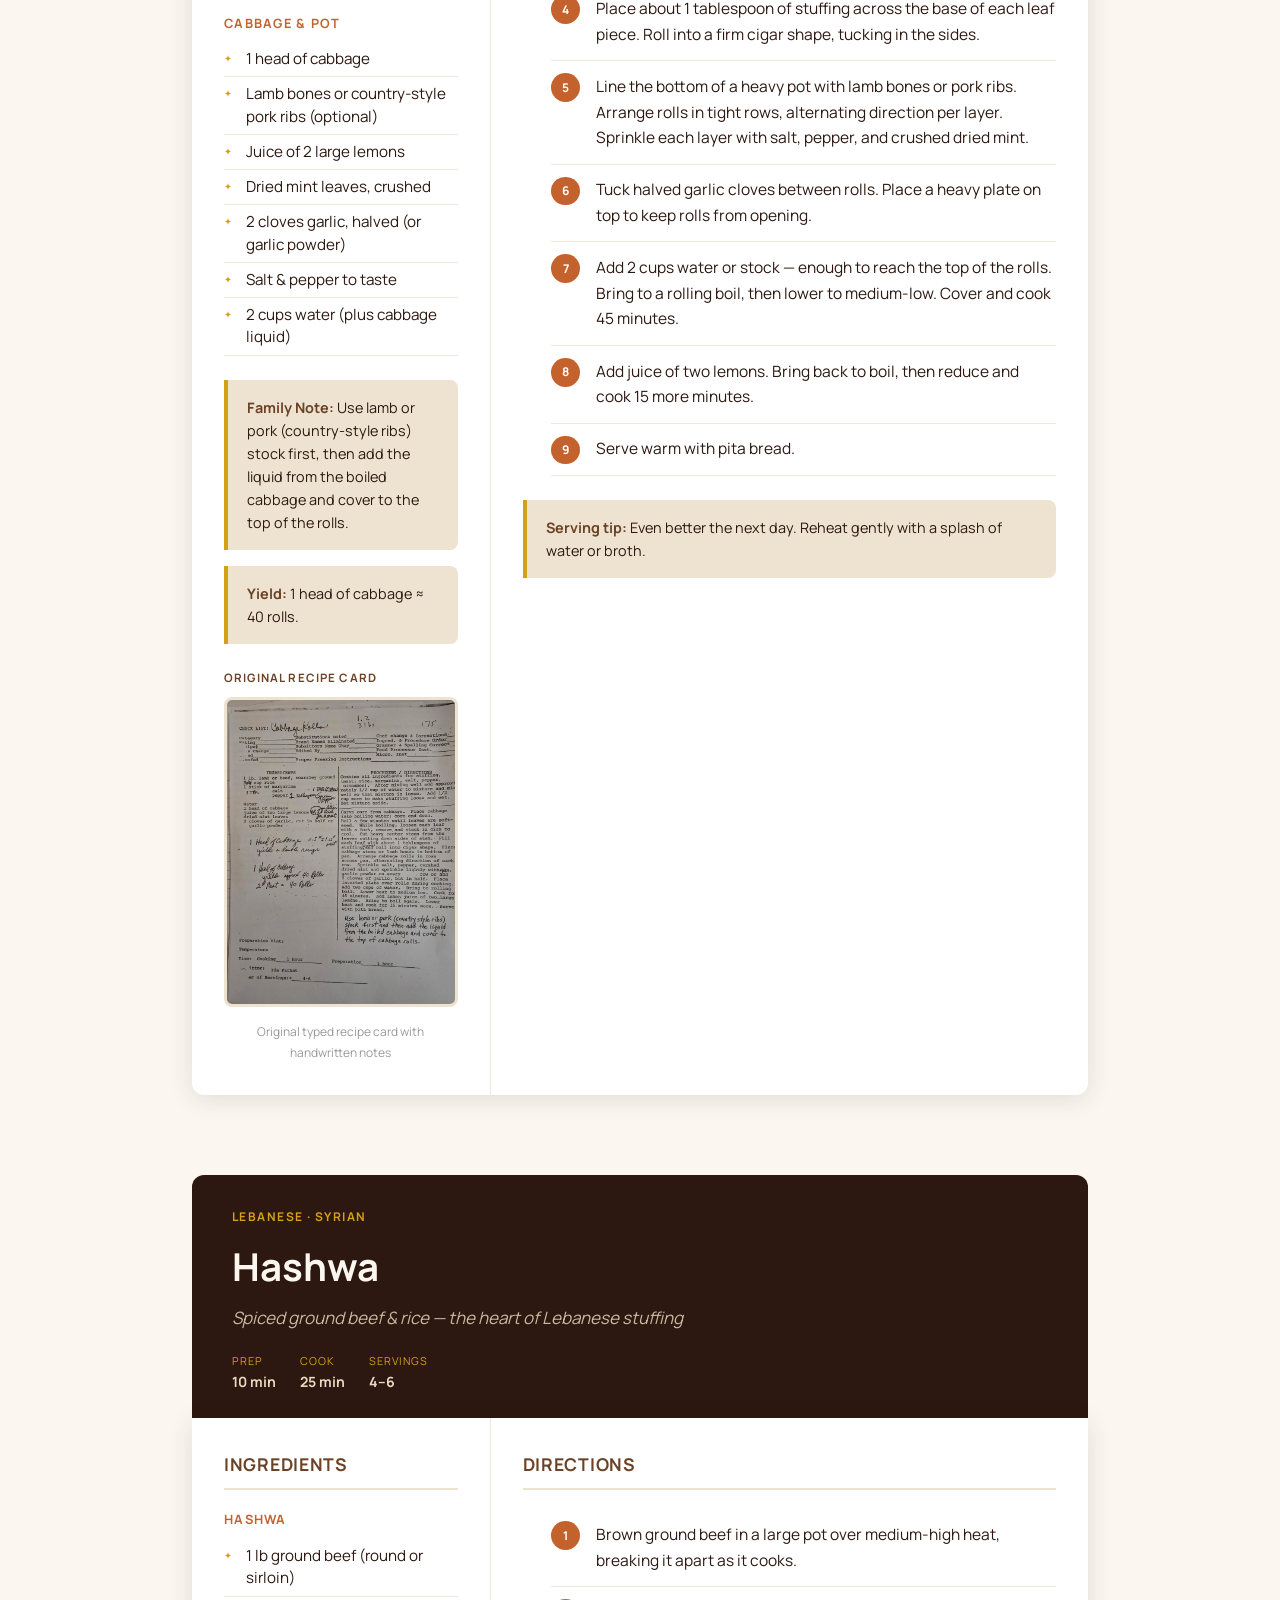
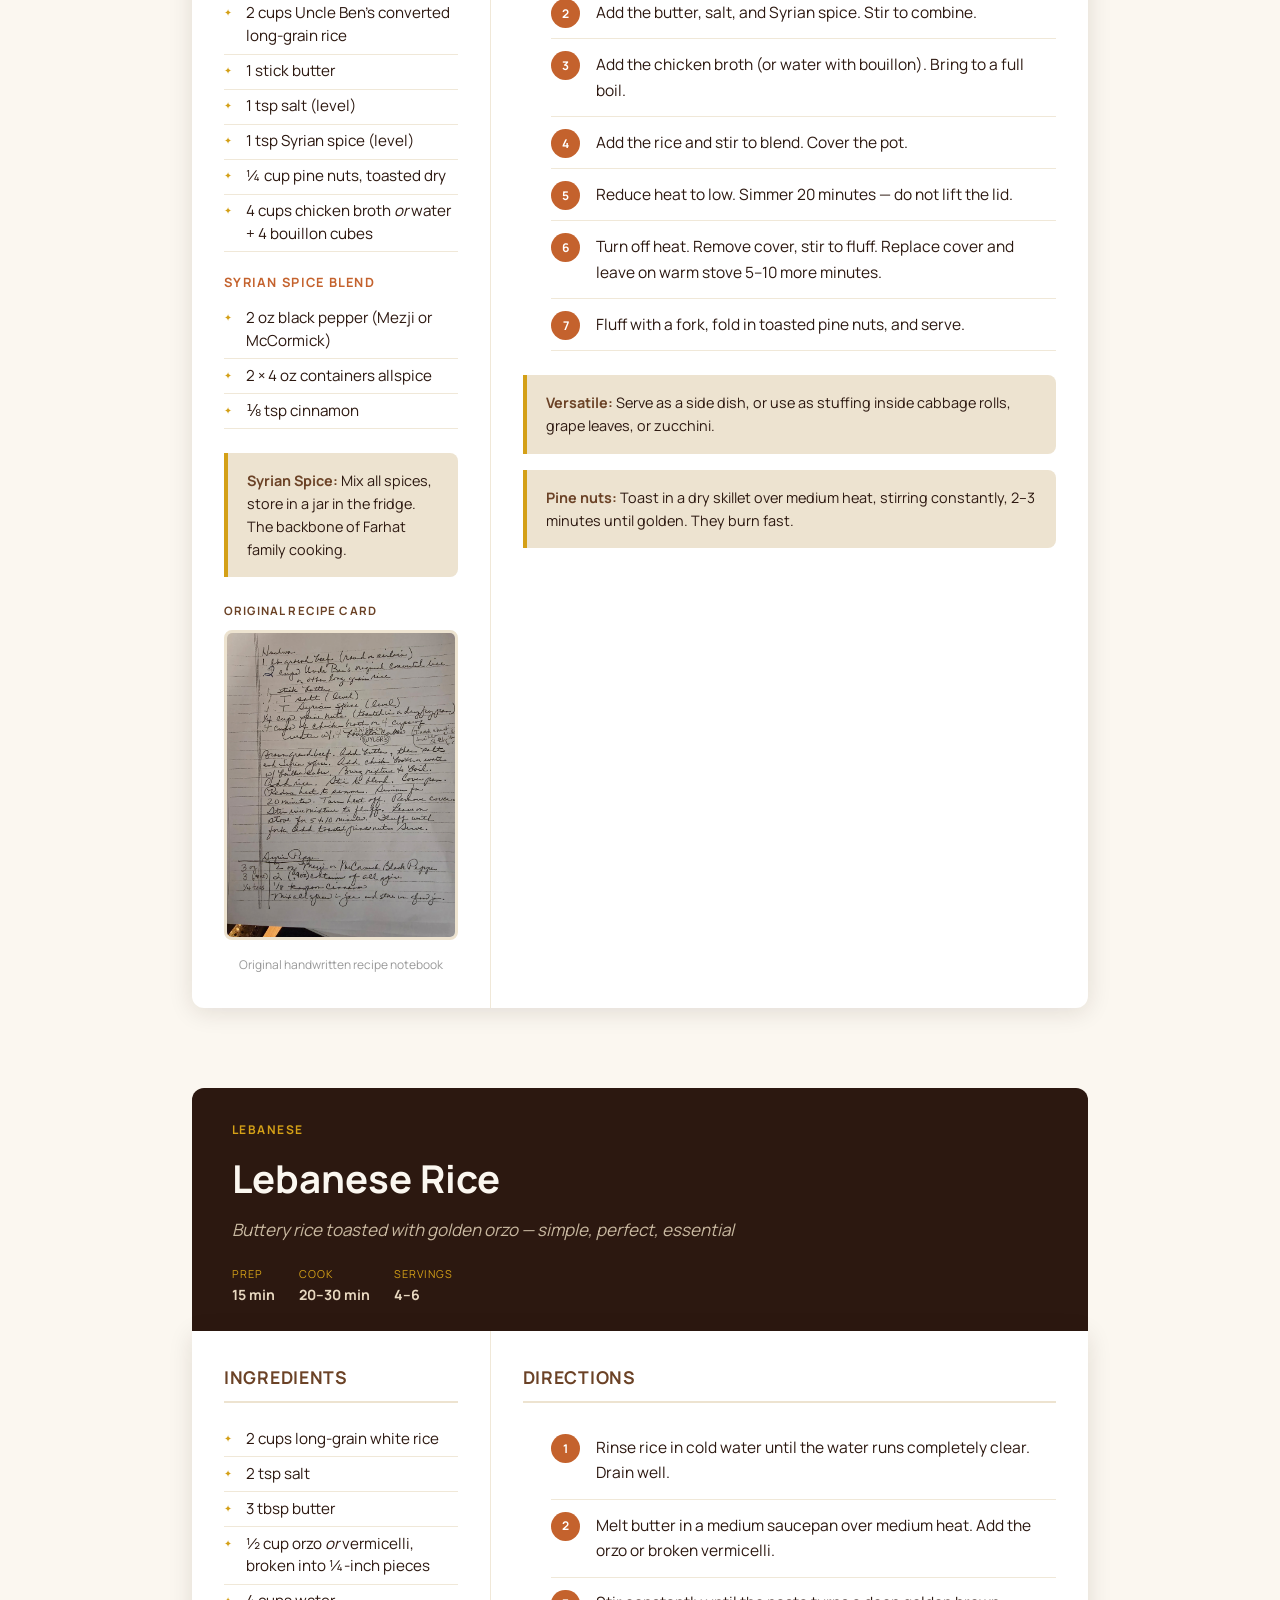
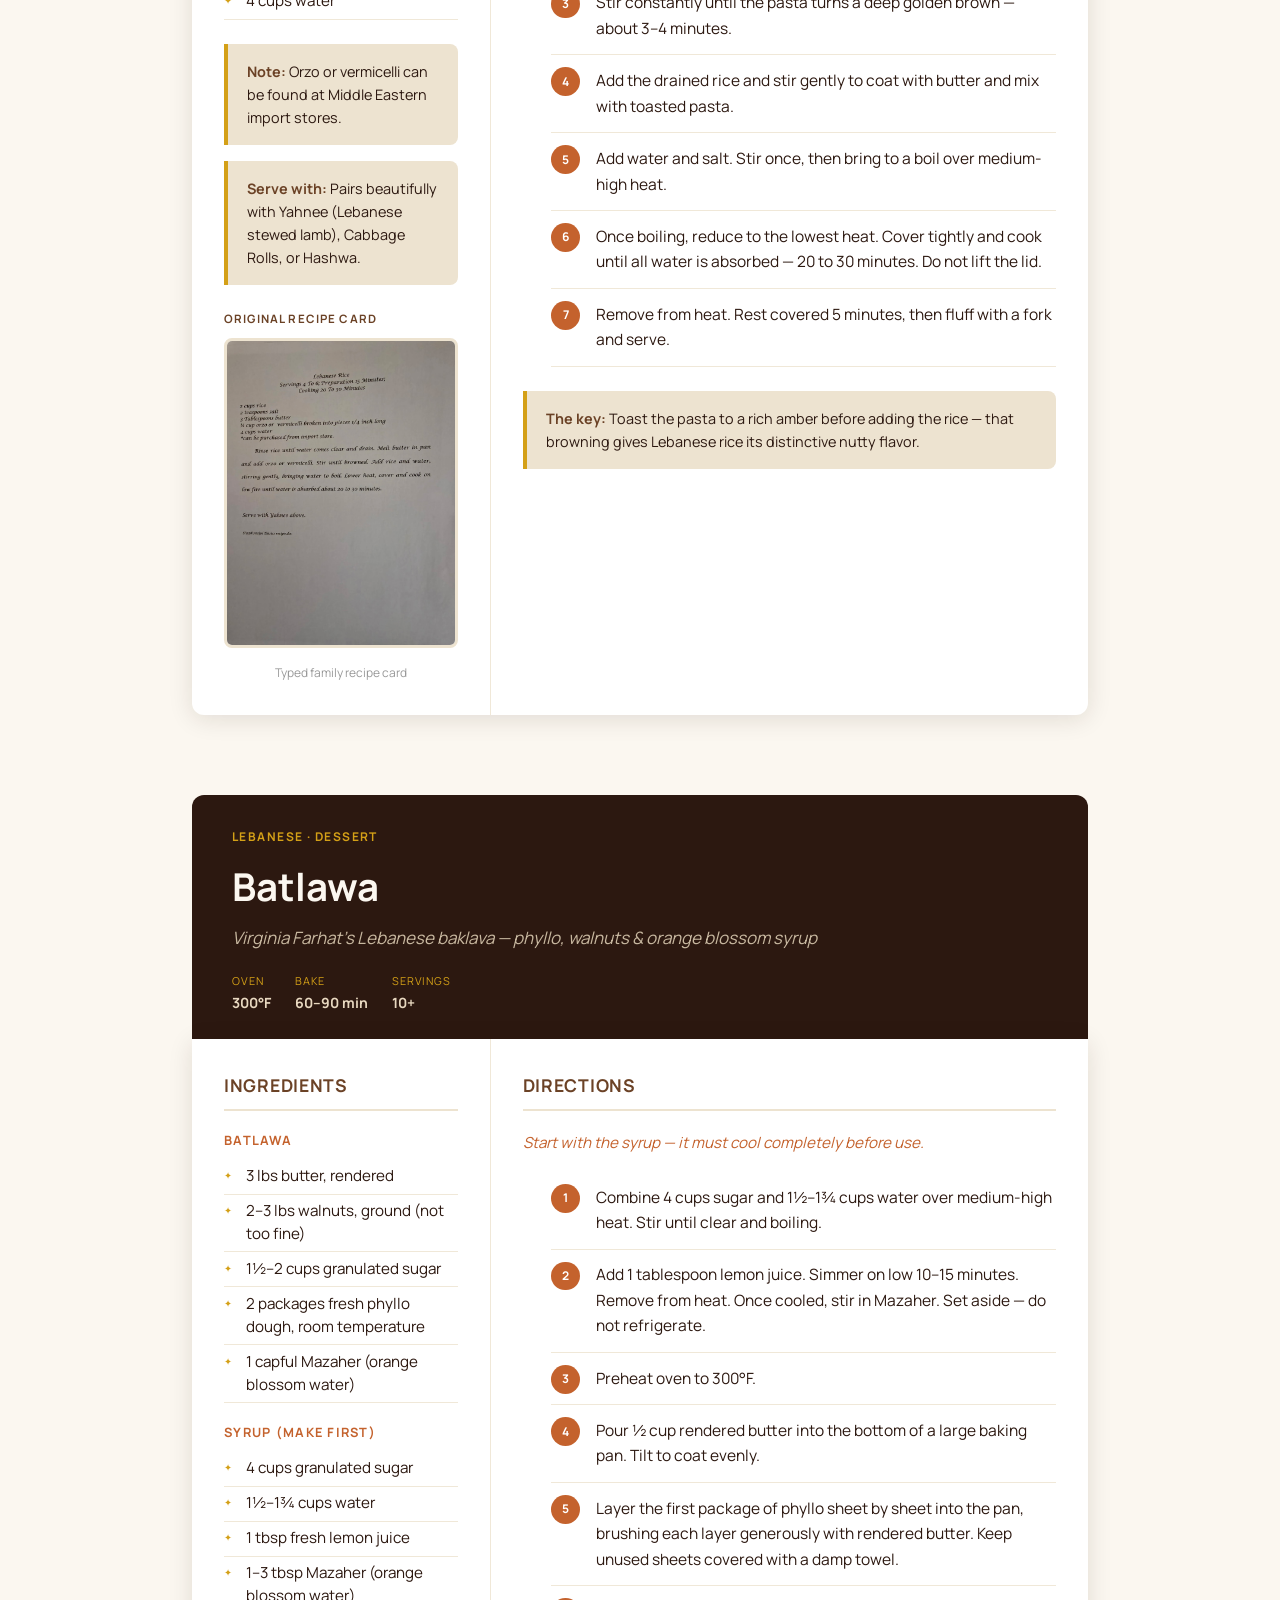
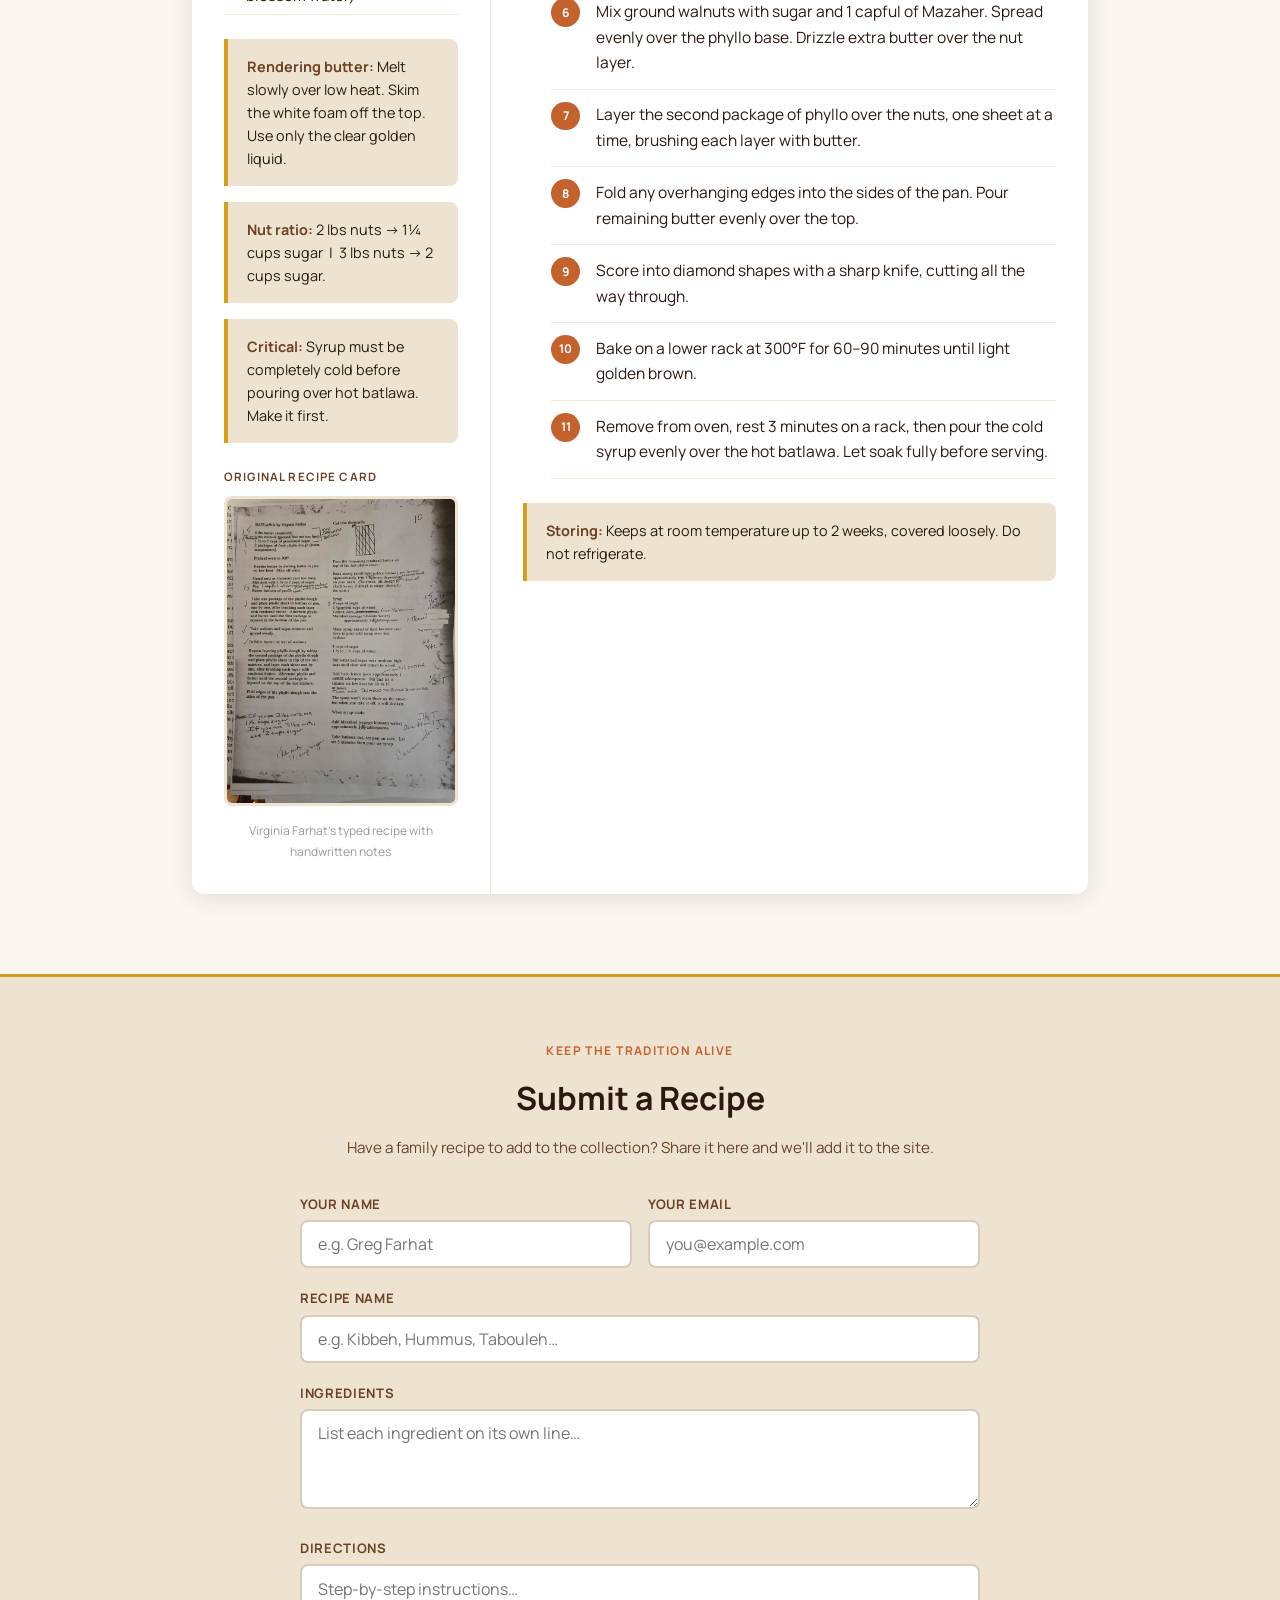
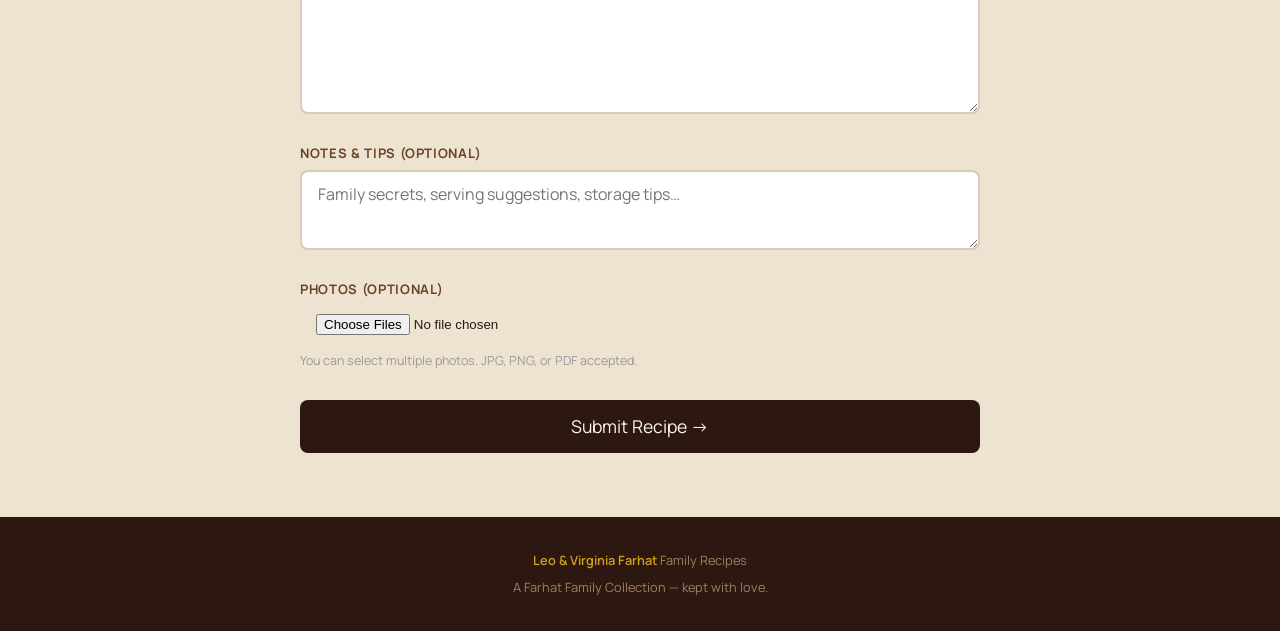
==== commit cae0cb2d: "Remove initials icons and role labels from heritage section, tighten padding Co-Authored-By: Claude " ====
--- a/index.html
+++ b/index.html
@@ -80,7 +80,7 @@
       background: var(--tan);
       border-top: 3px solid var(--gold);
       border-bottom: 3px solid var(--gold);
-      padding: 3rem 2rem;
+      padding: 1.8rem 2rem;
       text-align: center;
     }
     .heritage .label {
@@ -89,7 +89,7 @@
       text-transform: uppercase;
       color: var(--terra);
       font-weight: 700;
-      margin-bottom: .6rem;
+      margin-bottom: .4rem;
     }
     .heritage h2 {
       font-family: var(--serif);
@@ -100,7 +100,7 @@
     .heritage h2 em { color: var(--terra); font-style: italic; }
     .heritage p {
       max-width: 600px;
-      margin: 1rem auto 0;
+      margin: .7rem auto 0;
       color: var(--mid);
       font-size: .97rem;
       line-height: 1.75;
@@ -110,29 +110,15 @@
       justify-content: center;
       gap: 3rem;
       flex-wrap: wrap;
-      margin-top: 1.8rem;
+      margin-top: 1.2rem;
     }
     .heritage .name-card { text-align: center; }
-    .heritage .name-card .initials {
-      width: 56px;
-      height: 56px;
-      background: var(--brown);
-      color: var(--gold);
-      border-radius: 50%;
-      font-family: var(--serif);
-      font-size: 1.3rem;
-      display: flex;
-      align-items: center;
-      justify-content: center;
-      margin: 0 auto .7rem;
-    }
     .heritage .name-card .full-name {
       font-family: var(--serif);
       font-size: 1.05rem;
       color: var(--brown);
       font-weight: 600;
     }
-    .heritage .name-card .role { font-size: .78rem; color: #888; margin-top: .1rem; }
 
     /* ── Jump cards ── */
     .jump-grid {
@@ -272,14 +258,10 @@
   <p>These recipes were lovingly created, tested, and perfected over a lifetime of cooking. They represent the flavors, traditions, and generosity of a remarkable family.</p>
   <div class="names">
     <div class="name-card">
-      <div class="initials">LAF</div>
       <div class="full-name">Leo A. Farhat</div>
-      <div class="role">Family Patriarch</div>
     </div>
     <div class="name-card">
-      <div class="initials">VMF</div>
       <div class="full-name">Virginia M. Farhat</div>
-      <div class="role">Recipe Author &mdash; Batlawa</div>
     </div>
   </div>
 </section>
--- a/css/style.css
+++ b/css/style.css
@@ -1,4 +1,4 @@
-@import url('https://fonts.googleapis.com/css2?family=Playfair+Display:ital,wght@0,400;0,600;0,700;1,400;1,600&family=Manrope:wght@300;400;600;700&display=swap');
+@import url('https://fonts.googleapis.com/css2?family=Manrope:wght@300;400;500;600;700;800&display=swap');
 
 /* ── Reset & base ── */
 *, *::before, *::after { box-sizing: border-box; margin: 0; padding: 0; }
@@ -12,7 +12,9 @@
   --gold:     #D4A017;
   --green:    #4A7C59;
   --shadow:   rgba(44,24,16,.12);
-  --serif:    'Playfair Display', Georgia, serif;
+  --font:     'Manrope', system-ui, sans-serif;
+  /* kept for any inline references */
+  --serif:    'Manrope', system-ui, sans-serif;
   --sans:     'Manrope', system-ui, sans-serif;
 }
 
@@ -21,8 +23,9 @@
 body {
   background: var(--cream);
   color: var(--brown);
-  font-family: var(--sans);
+  font-family: var(--font);
   font-size: 17px;
+  font-weight: 400;
   line-height: 1.7;
 }
 
@@ -41,9 +44,10 @@
 }
 
 nav .brand {
-  font-family: var(--serif);
-  font-size: 1.25rem;
-  font-style: italic;
+  font-family: var(--font);
+  font-size: 1.1rem;
+  font-weight: 800;
+  letter-spacing: -.01em;
   color: var(--gold);
   text-decoration: none;
   flex: 1;
@@ -53,8 +57,9 @@
 nav a {
   color: #e8d8c0;
   text-decoration: none;
-  font-size: .85rem;
-  letter-spacing: .04em;
+  font-size: .78rem;
+  font-weight: 600;
+  letter-spacing: .07em;
   text-transform: uppercase;
   transition: color .2s;
 }
@@ -75,20 +80,23 @@
   background: url("data:image/svg+xml,%3Csvg width='60' height='60' viewBox='0 0 60 60' xmlns='http://www.w3.org/2000/svg'%3E%3Cg fill='none' fill-rule='evenodd'%3E%3Cg fill='%23ffffff' fill-opacity='0.03'%3E%3Cpath d='M36 34v-4h-2v4h-4v2h4v4h2v-4h4v-2h-4zm0-30V0h-2v4h-4v2h4v4h2V6h4V4h-4zM6 34v-4H4v4H0v2h4v4h2v-4h4v-2H6zM6 4V0H4v4H0v2h4v4h2V6h4V4H6z'/%3E%3C/g%3E%3C/g%3E%3C/svg%3E");
 }
 .hero h1 {
-  font-family: var(--serif);
-  font-size: clamp(2.2rem, 6vw, 4rem);
-  font-weight: 700;
-  letter-spacing: .02em;
-  position: relative;
-}
-.hero h1 span { color: var(--gold); font-style: italic; }
+  font-family: var(--font);
+  font-size: clamp(2rem, 6vw, 3.8rem);
+  font-weight: 800;
+  letter-spacing: -.03em;
+  line-height: 1.1;
+  position: relative;
+}
+.hero h1 span { color: var(--gold); font-weight: 300; letter-spacing: -.01em; }
 .hero p {
   margin-top: 1rem;
-  font-size: 1.05rem;
+  font-size: 1rem;
+  font-weight: 400;
   color: #c8b8a0;
   max-width: 520px;
   margin-inline: auto;
   position: relative;
+  line-height: 1.7;
 }
 .hero .divider {
   margin: 1.5rem auto;
@@ -102,20 +110,22 @@
 .section-label {
   text-align: center;
   padding: 3rem 1rem 1.5rem;
-  font-family: var(--serif);
-  font-size: 1.6rem;
+  font-family: var(--font);
+  font-size: 1.7rem;
+  font-weight: 700;
+  letter-spacing: -.02em;
   color: var(--mid);
 }
 .section-label span {
   display: block;
-  font-size: .8rem;
-  font-family: var(--sans);
-  letter-spacing: .1em;
+  font-size: .72rem;
+  font-family: var(--font);
+  font-weight: 700;
+  letter-spacing: .12em;
   text-transform: uppercase;
   color: var(--terra);
   font-style: normal;
-  font-weight: 700;
-  margin-bottom: .3rem;
+  margin-bottom: .4rem;
 }
 
 .grid {
@@ -160,21 +170,24 @@
 }
 .card-body { padding: 1.4rem; flex: 1; display: flex; flex-direction: column; }
 .card-category {
-  font-size: .72rem;
-  letter-spacing: .1em;
+  font-size: .68rem;
+  font-weight: 700;
+  letter-spacing: .12em;
   text-transform: uppercase;
   color: var(--terra);
-  font-weight: 700;
   margin-bottom: .4rem;
 }
 .card-title {
-  font-family: var(--serif);
-  font-size: 1.35rem;
-  line-height: 1.3;
+  font-family: var(--font);
+  font-size: 1.3rem;
+  font-weight: 700;
+  letter-spacing: -.02em;
+  line-height: 1.2;
   margin-bottom: .6rem;
 }
 .card-meta {
-  font-size: .82rem;
+  font-size: .8rem;
+  font-weight: 400;
   color: #888;
   display: flex;
   gap: 1rem;
@@ -192,21 +205,25 @@
   text-align: center;
 }
 .recipe-hero .crumb {
-  font-size: .8rem;
+  font-size: .78rem;
+  font-weight: 500;
   color: #a08060;
   margin-bottom: 1rem;
 }
 .recipe-hero .crumb a { color: var(--gold); text-decoration: none; }
 .recipe-hero .crumb a:hover { text-decoration: underline; }
 .recipe-hero h1 {
-  font-family: var(--serif);
+  font-family: var(--font);
   font-size: clamp(1.8rem, 5vw, 3rem);
-  font-weight: 700;
+  font-weight: 800;
+  letter-spacing: -.03em;
+  line-height: 1.1;
 }
 .recipe-hero .tagline {
   color: #c8b8a0;
-  margin-top: .5rem;
-  font-style: italic;
+  font-weight: 300;
+  margin-top: .6rem;
+  font-size: 1rem;
 }
 .recipe-hero .meta-bar {
   display: flex;
@@ -214,9 +231,9 @@
   gap: 2rem;
   flex-wrap: wrap;
   margin-top: 1.5rem;
-  font-size: .9rem;
-}
-.recipe-hero .meta-bar dt { color: var(--gold); font-size: .7rem; text-transform: uppercase; letter-spacing: .08em; }
+  font-size: .88rem;
+}
+.recipe-hero .meta-bar dt { color: var(--gold); font-size: .65rem; font-weight: 700; text-transform: uppercase; letter-spacing: .1em; }
 .recipe-hero .meta-bar dd { color: #e8d8c0; font-weight: 700; }
 
 .recipe-body {
@@ -234,19 +251,24 @@
 
 /* ── Ingredients ── */
 .ingredients-col h2, .directions-col h2 {
-  font-family: var(--serif);
-  font-size: 1.3rem;
+  font-family: var(--font);
+  font-size: 1.1rem;
+  font-weight: 700;
+  letter-spacing: .04em;
+  text-transform: uppercase;
   color: var(--mid);
   border-bottom: 2px solid var(--tan);
   padding-bottom: .5rem;
   margin-bottom: 1.2rem;
 }
 .ingredients-col h3 {
-  font-family: var(--serif);
-  font-size: 1rem;
+  font-family: var(--font);
+  font-size: .8rem;
+  font-weight: 700;
+  letter-spacing: .1em;
+  text-transform: uppercase;
   color: var(--terra);
   margin: 1.2rem 0 .5rem;
-  font-style: italic;
 }
 .ingredients-col ul {
   list-style: none;
@@ -256,6 +278,7 @@
   padding: .35rem 0 .35rem 1.4rem;
   position: relative;
   font-size: .95rem;
+  font-weight: 400;
   border-bottom: 1px solid #f0e8d8;
   line-height: 1.5;
 }
@@ -281,6 +304,8 @@
   position: relative;
   padding-left: 2.8rem;
   font-size: .97rem;
+  font-weight: 400;
+  line-height: 1.65;
 }
 .directions-col ol li::before {
   content: counter(steps);
@@ -295,7 +320,7 @@
   display: flex;
   align-items: center;
   justify-content: center;
-  font-size: .8rem;
+  font-size: .75rem;
   font-weight: 700;
 }
 
@@ -305,21 +330,22 @@
   border-radius: 0 8px 8px 0;
   padding: 1rem 1.2rem;
   margin-top: 1.5rem;
-  font-size: .92rem;
+  font-size: .9rem;
+  font-weight: 400;
   line-height: 1.6;
 }
-.tip-box strong { color: var(--mid); }
+.tip-box strong { color: var(--mid); font-weight: 700; }
 
 /* ── Original photo ── */
-.original-photo {
-  margin-top: 2rem;
-}
+.original-photo { margin-top: 2rem; }
 .original-photo h3 {
-  font-family: var(--serif);
-  font-size: 1rem;
+  font-family: var(--font);
+  font-size: .72rem;
+  font-weight: 700;
+  letter-spacing: .1em;
+  text-transform: uppercase;
   color: var(--mid);
   margin-bottom: .6rem;
-  font-style: italic;
 }
 .original-photo img {
   width: 100%;
@@ -330,7 +356,8 @@
 }
 .original-photo img:hover { opacity: .9; }
 .original-photo figcaption {
-  font-size: .78rem;
+  font-size: .75rem;
+  font-weight: 400;
   color: #999;
   margin-top: .4rem;
   text-align: center;
@@ -353,6 +380,7 @@
   top: 1rem; right: 1.5rem;
   color: #fff;
   font-size: 2rem;
+  font-weight: 300;
   cursor: pointer;
   background: none;
   border: none;
@@ -365,7 +393,7 @@
   padding: 2rem;
   text-align: center;
 }
-.recipe-nav p { color: var(--mid); font-size: .85rem; margin-bottom: 1rem; font-style: italic; }
+.recipe-nav p { color: var(--mid); font-size: .82rem; font-weight: 400; margin-bottom: 1rem; }
 .recipe-nav .links { display: flex; flex-wrap: wrap; justify-content: center; gap: .8rem; }
 .recipe-nav .links a {
   background: var(--brown);
@@ -373,7 +401,10 @@
   padding: .5rem 1.1rem;
   border-radius: 100px;
   text-decoration: none;
-  font-size: .82rem;
+  font-size: .75rem;
+  font-weight: 600;
+  letter-spacing: .05em;
+  text-transform: uppercase;
   transition: background .2s;
 }
 .recipe-nav .links a:hover { background: var(--terra); }
@@ -385,10 +416,11 @@
   color: #a08060;
   text-align: center;
   padding: 2rem;
-  font-size: .82rem;
+  font-size: .8rem;
+  font-weight: 400;
   line-height: 1.8;
 }
-footer span { color: var(--gold); }
+footer span { color: var(--gold); font-weight: 600; }
 
 /* ── Print ── */
 @media print {
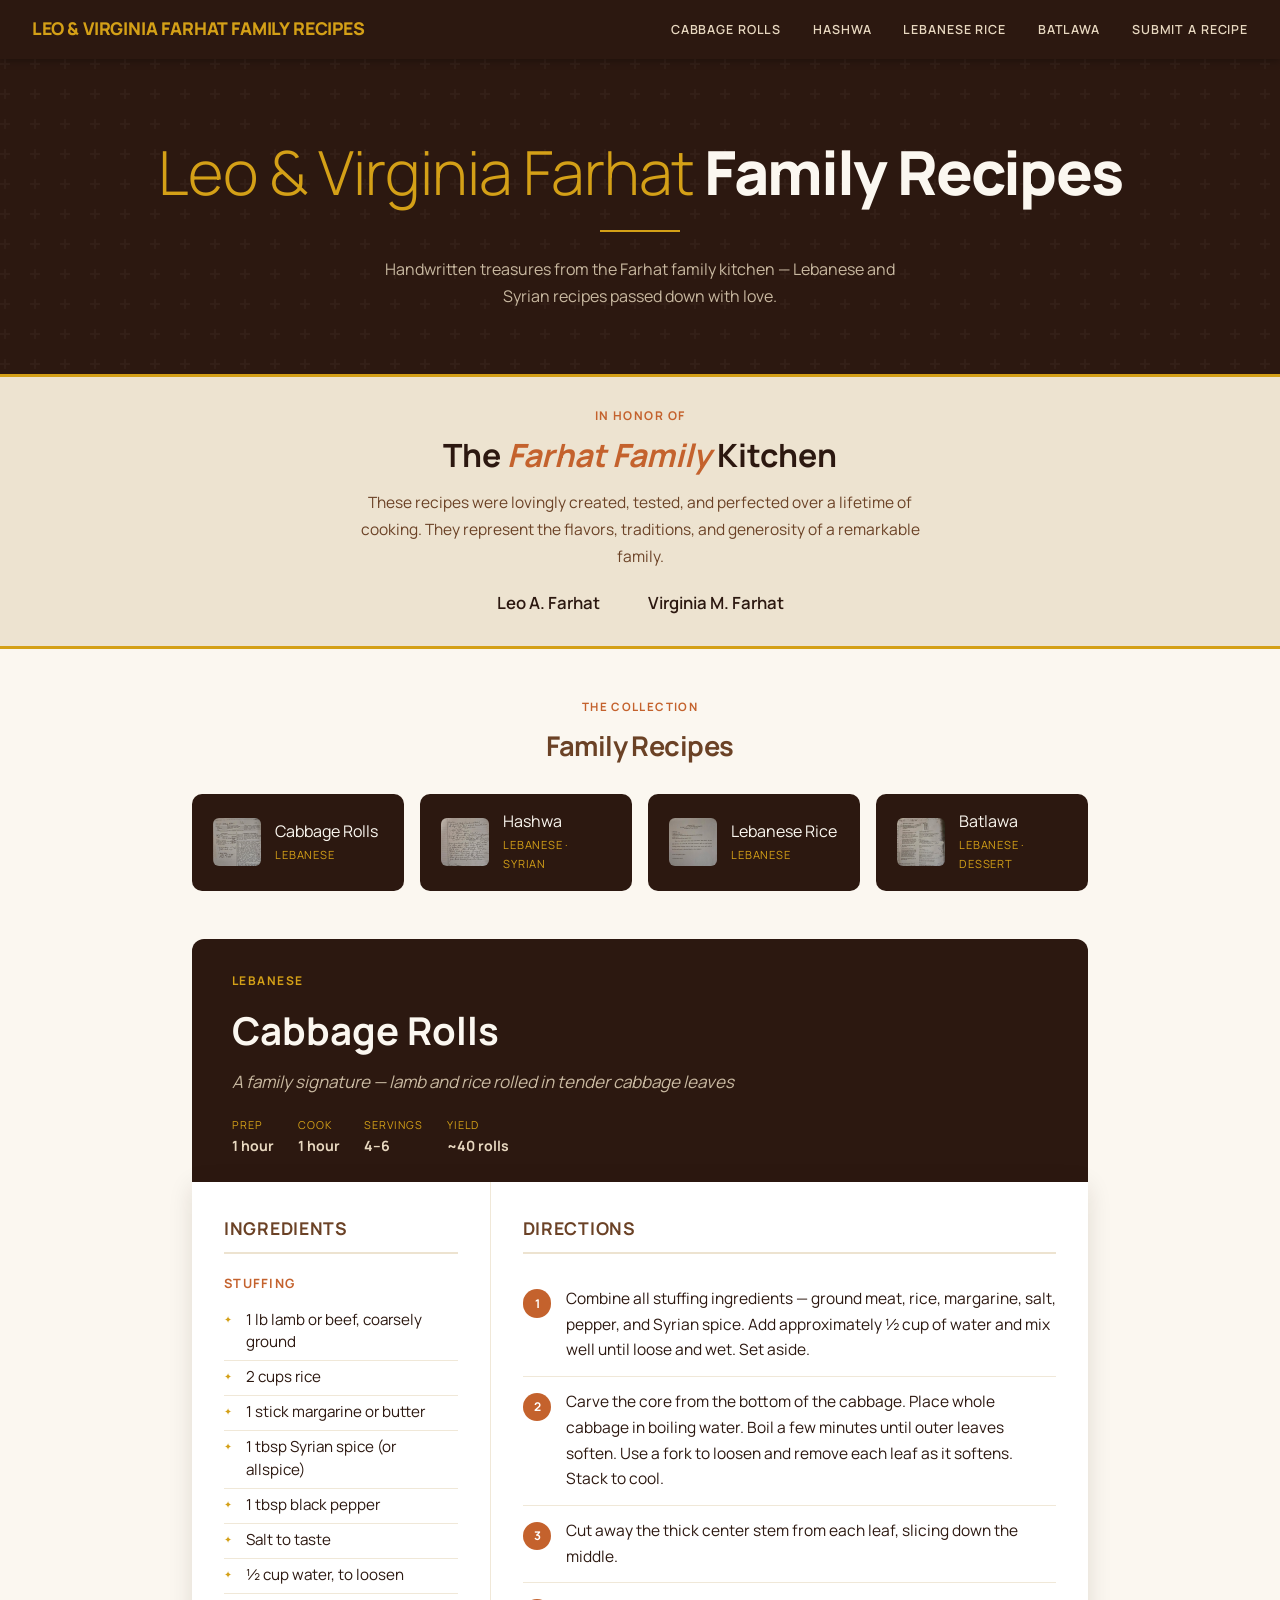
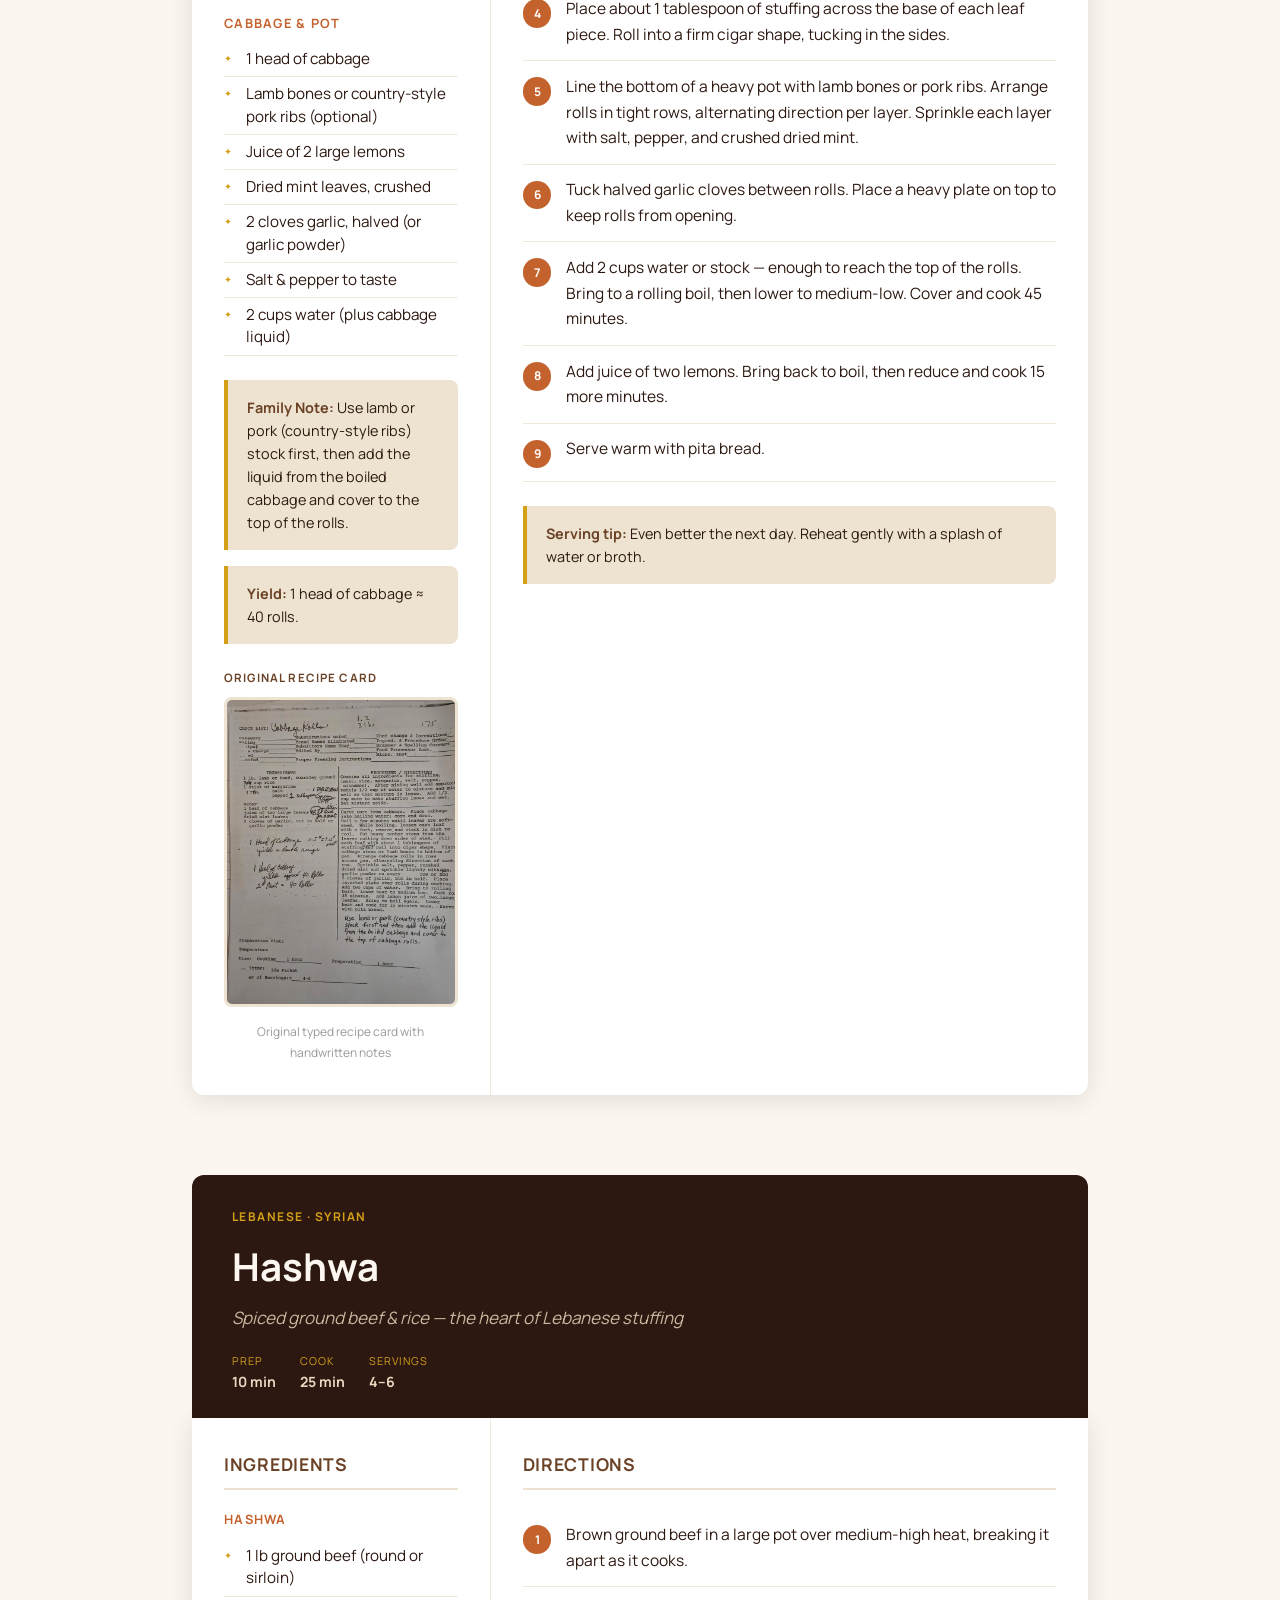
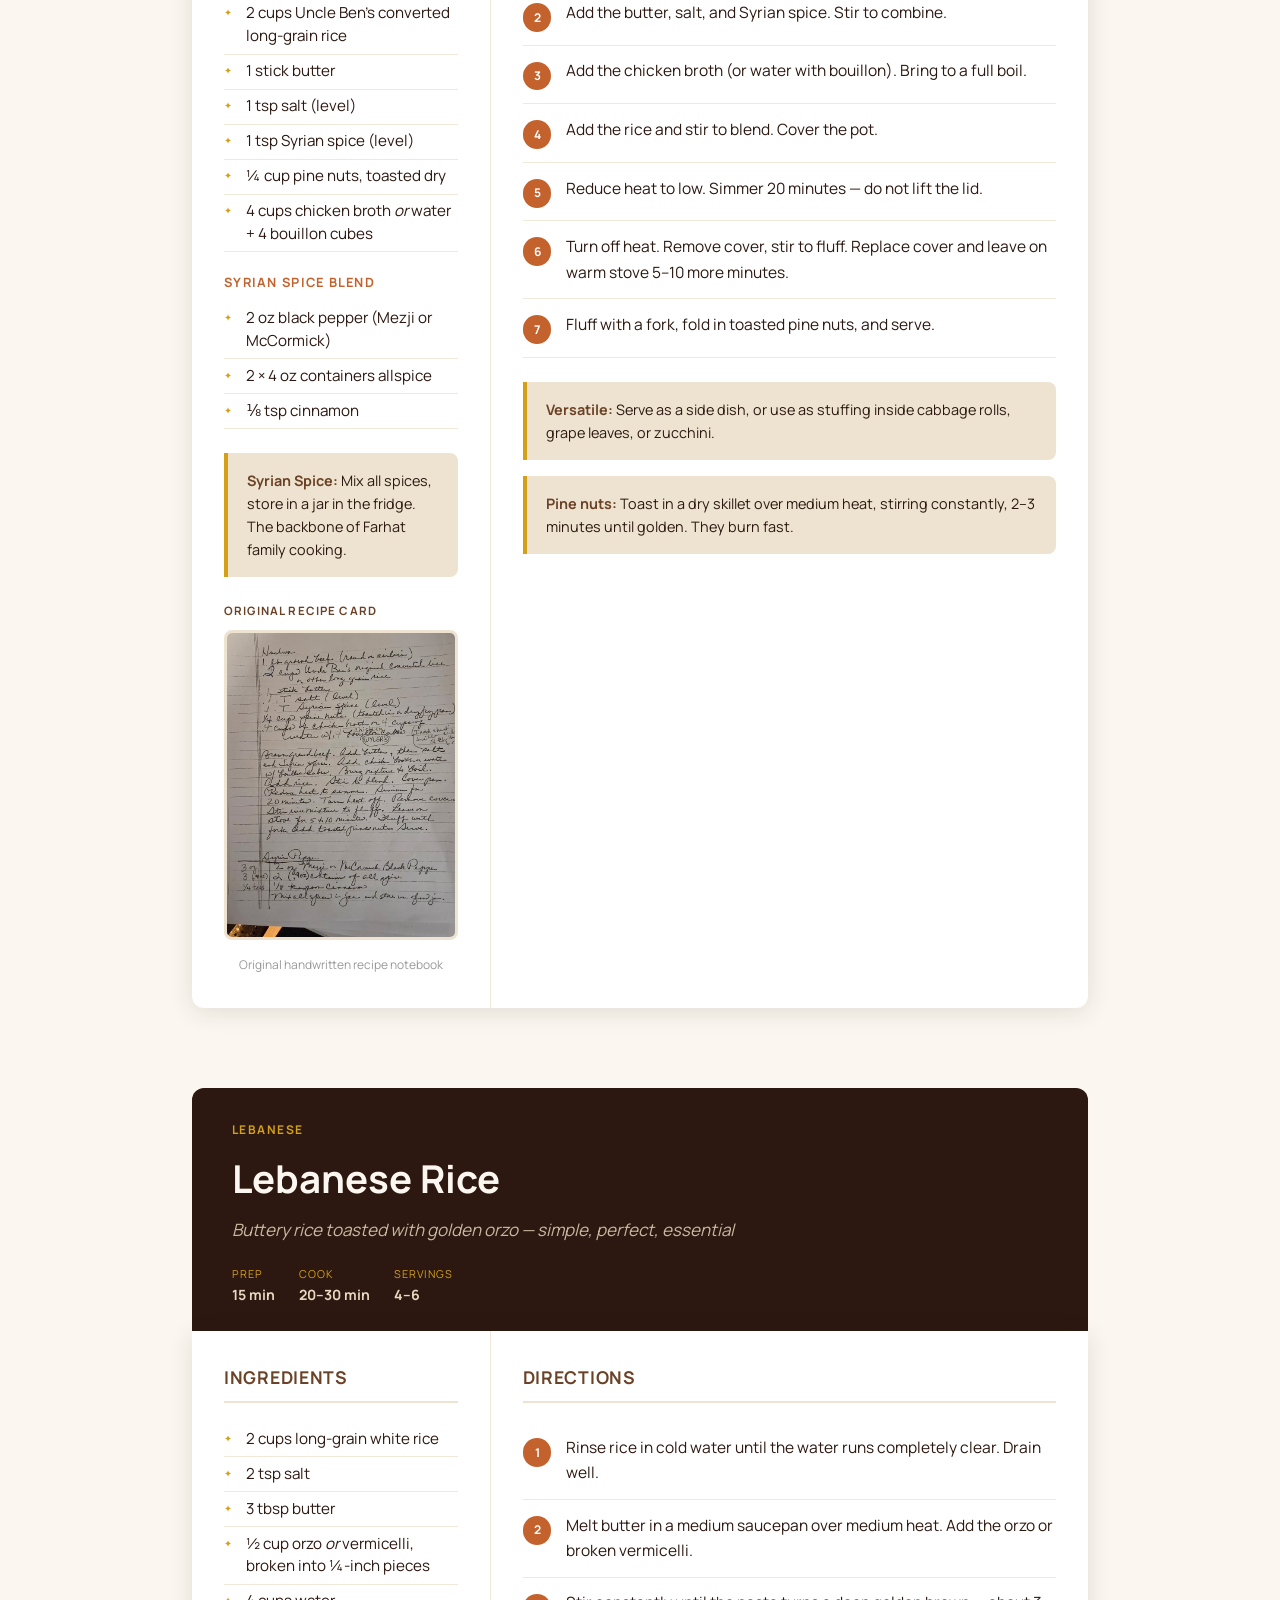
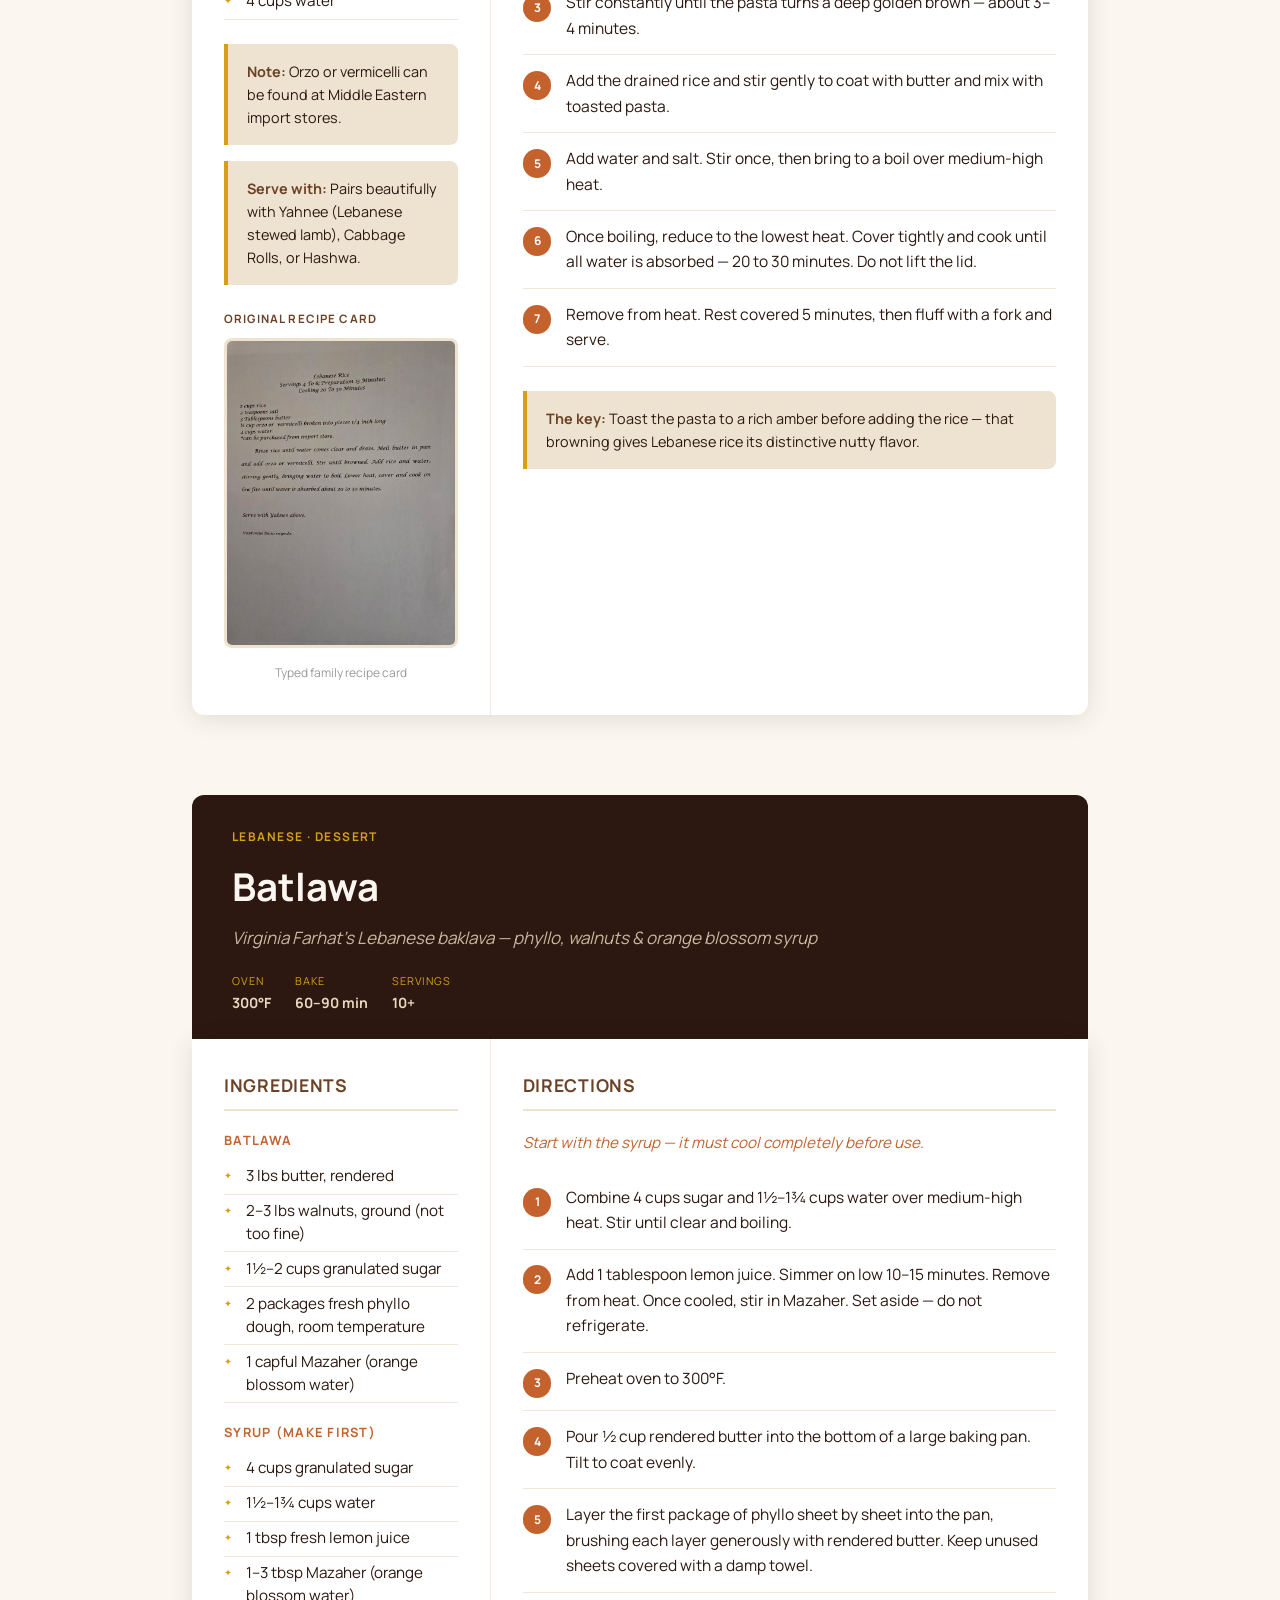
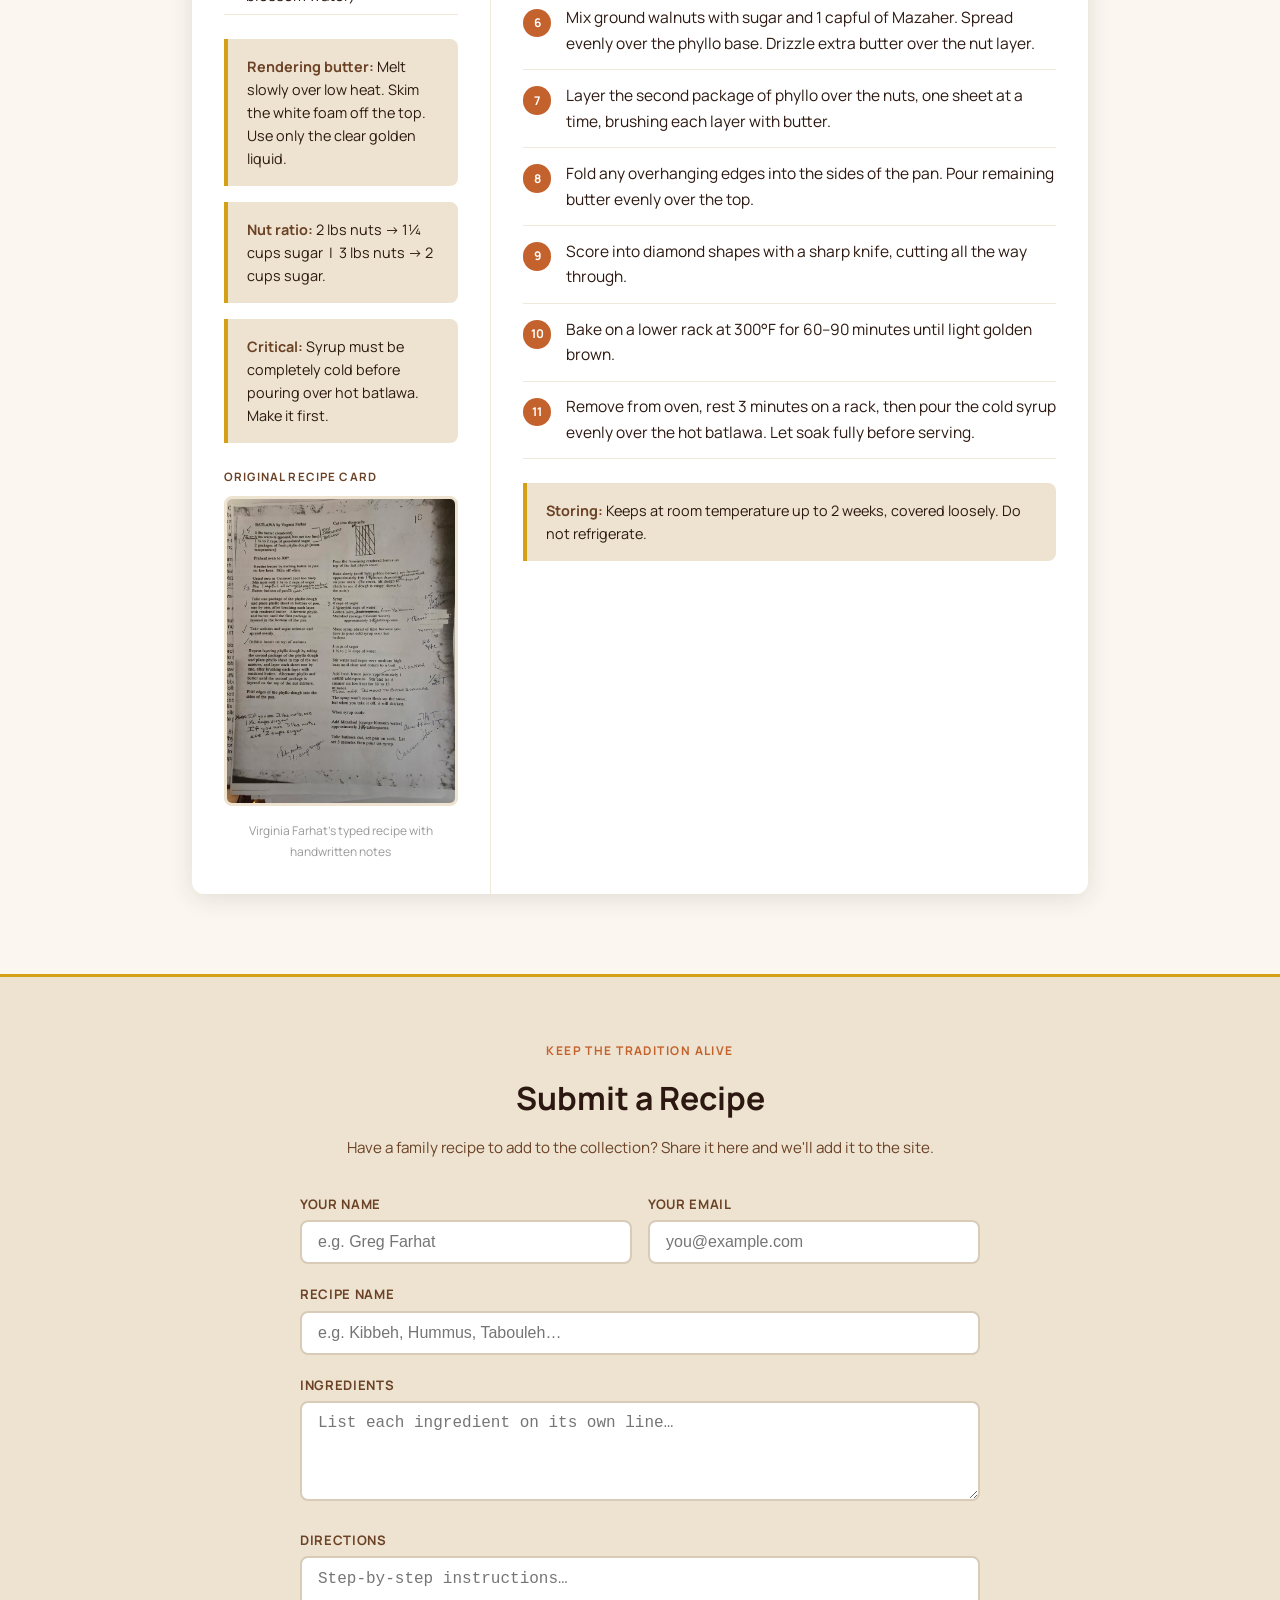
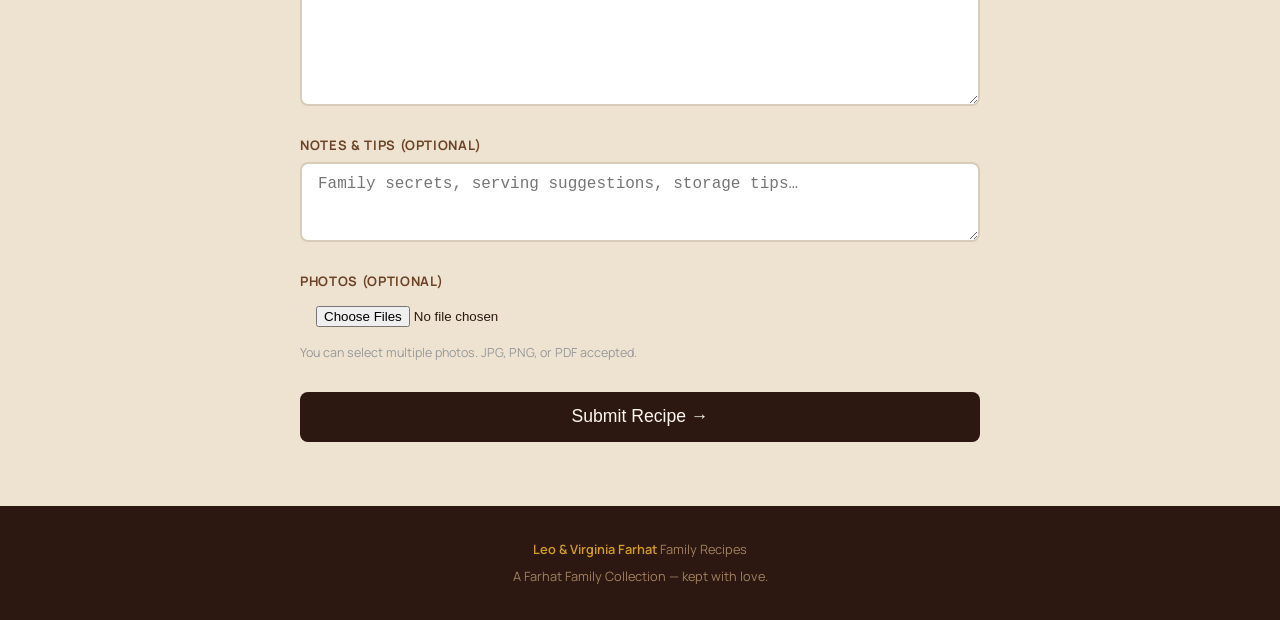
==== commit eaa55516: "Remove redundant font-family declarations, drop --serif and --sans variables Co-Authored-By: Claude " ====
--- a/index.html
+++ b/index.html
@@ -30,7 +30,6 @@
       margin-bottom: .4rem;
     }
     .recipe-section-header h2 {
-      font-family: var(--serif);
       font-size: clamp(1.6rem, 4vw, 2.4rem);
       font-weight: 700;
     }
@@ -92,7 +91,6 @@
       margin-bottom: .4rem;
     }
     .heritage h2 {
-      font-family: var(--serif);
       font-size: clamp(1.4rem, 4vw, 2rem);
       color: var(--brown);
       line-height: 1.4;
@@ -114,7 +112,6 @@
     }
     .heritage .name-card { text-align: center; }
     .heritage .name-card .full-name {
-      font-family: var(--serif);
       font-size: 1.05rem;
       color: var(--brown);
       font-weight: 600;
@@ -149,7 +146,7 @@
       object-position: top;
       flex-shrink: 0;
     }
-    .jump-card .jc-title { font-family: var(--serif); font-size: 1rem; line-height: 1.3; }
+    .jump-card .jc-title { font-size: 1rem; line-height: 1.3; }
     .jump-card .jc-cat { font-size: .7rem; color: var(--gold); text-transform: uppercase; letter-spacing: .07em; margin-top: .2rem; }
 
     /* ── Submit form ── */
@@ -173,7 +170,6 @@
       text-align: center;
     }
     .submit-section h2 {
-      font-family: var(--serif);
       font-size: clamp(1.4rem, 4vw, 2rem);
       color: var(--brown);
       text-align: center;
@@ -203,7 +199,6 @@
       padding: .7rem 1rem;
       border: 2px solid #d8cbb8;
       border-radius: 8px;
-      font-family: var(--sans);
       font-size: 1rem;
       background: #fff;
       color: var(--brown);
@@ -225,7 +220,6 @@
       color: var(--cream);
       border: none;
       border-radius: 8px;
-      font-family: var(--serif);
       font-size: 1.1rem;
       cursor: pointer;
       transition: background .2s;
@@ -529,7 +523,7 @@
       </div>
       <div class="directions-col">
         <h2>Directions</h2>
-        <p style="font-family:var(--serif);color:var(--terra);font-style:italic;margin-bottom:1rem;font-size:.95rem;">Start with the syrup — it must cool completely before use.</p>
+        <p style="color:var(--terra);font-style:italic;margin-bottom:1rem;font-size:.95rem;">Start with the syrup — it must cool completely before use.</p>
         <ol>
           <li>Combine 4 cups sugar and 1½–1¾ cups water over medium-high heat. Stir until clear and boiling.</li>
           <li>Add 1 tablespoon lemon juice. Simmer on low 10–15 minutes. Remove from heat. Once cooled, stir in Mazaher. Set aside — do not refrigerate.</li>
--- a/css/style.css
+++ b/css/style.css
@@ -13,9 +13,6 @@
   --green:    #4A7C59;
   --shadow:   rgba(44,24,16,.12);
   --font:     'Manrope', system-ui, sans-serif;
-  /* kept for any inline references */
-  --serif:    'Manrope', system-ui, sans-serif;
-  --sans:     'Manrope', system-ui, sans-serif;
 }
 
 html { scroll-behavior: smooth; }
@@ -293,25 +290,24 @@
 
 /* ── Directions ── */
 .directions-col ol {
-  padding-left: 1.8rem;
   counter-reset: steps;
   list-style: none;
+  padding: 0;
 }
 .directions-col ol li {
   counter-increment: steps;
-  padding: .8rem 0 .8rem 0;
+  padding: .8rem 0;
   border-bottom: 1px solid #f0e8d8;
-  position: relative;
-  padding-left: 2.8rem;
+  display: flex;
+  align-items: flex-start;
+  gap: .9rem;
   font-size: .97rem;
   font-weight: 400;
   line-height: 1.65;
 }
 .directions-col ol li::before {
   content: counter(steps);
-  position: absolute;
-  left: 0;
-  top: .75rem;
+  flex-shrink: 0;
   width: 1.8rem;
   height: 1.8rem;
   background: var(--terra);
@@ -322,6 +318,7 @@
   justify-content: center;
   font-size: .75rem;
   font-weight: 700;
+  margin-top: .2rem;
 }
 
 .tip-box {
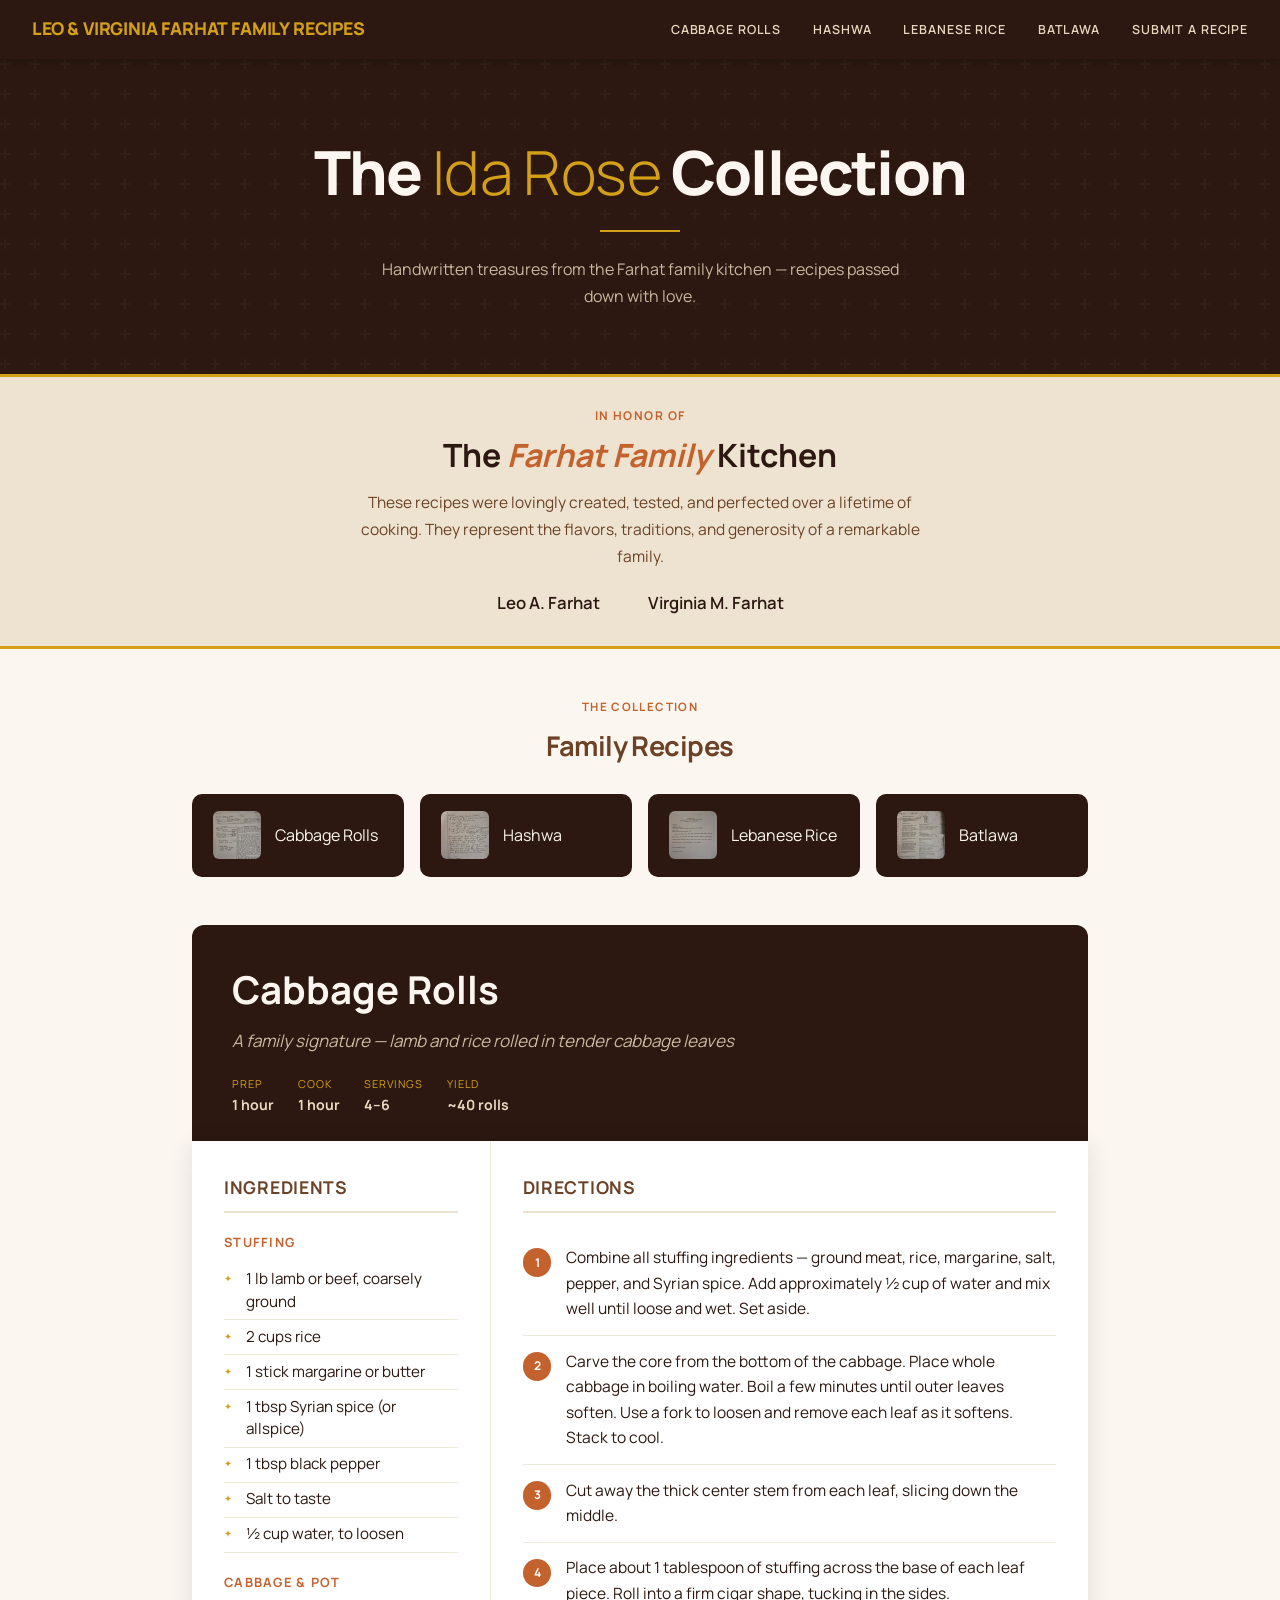
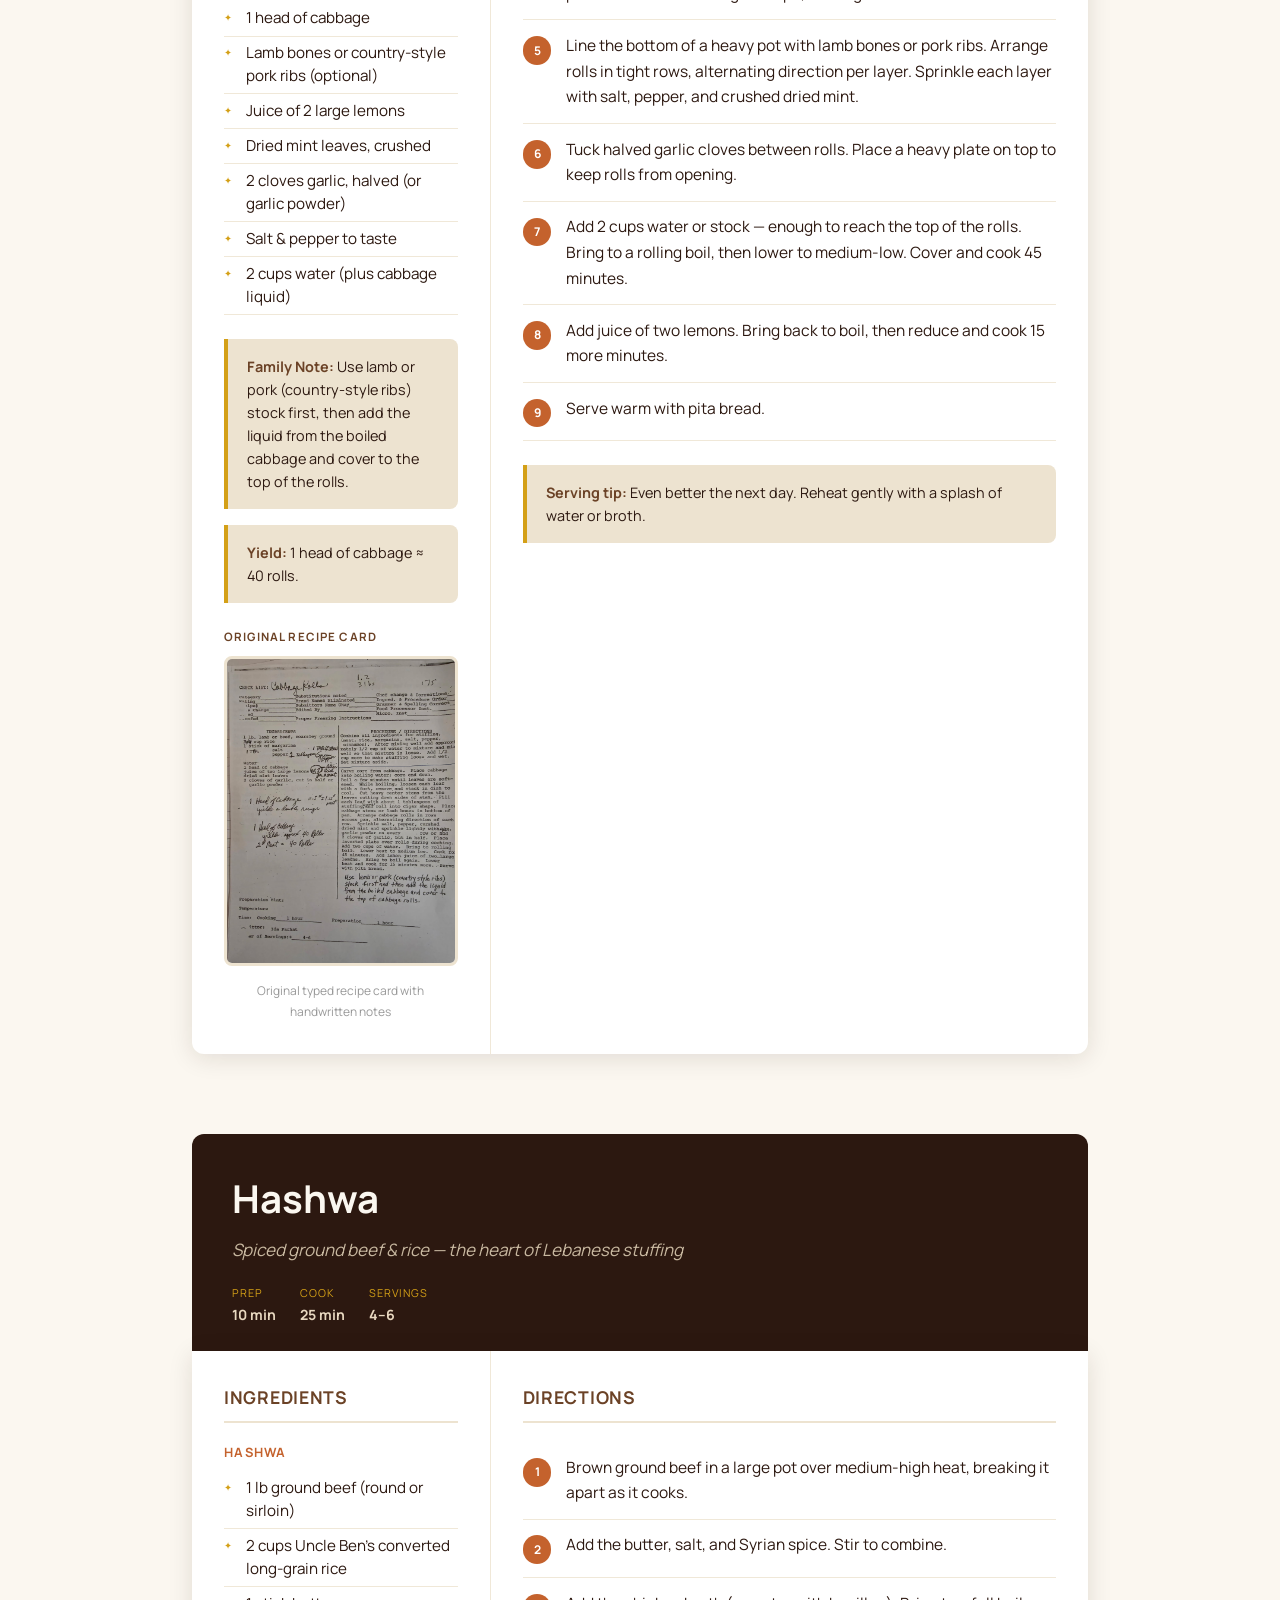
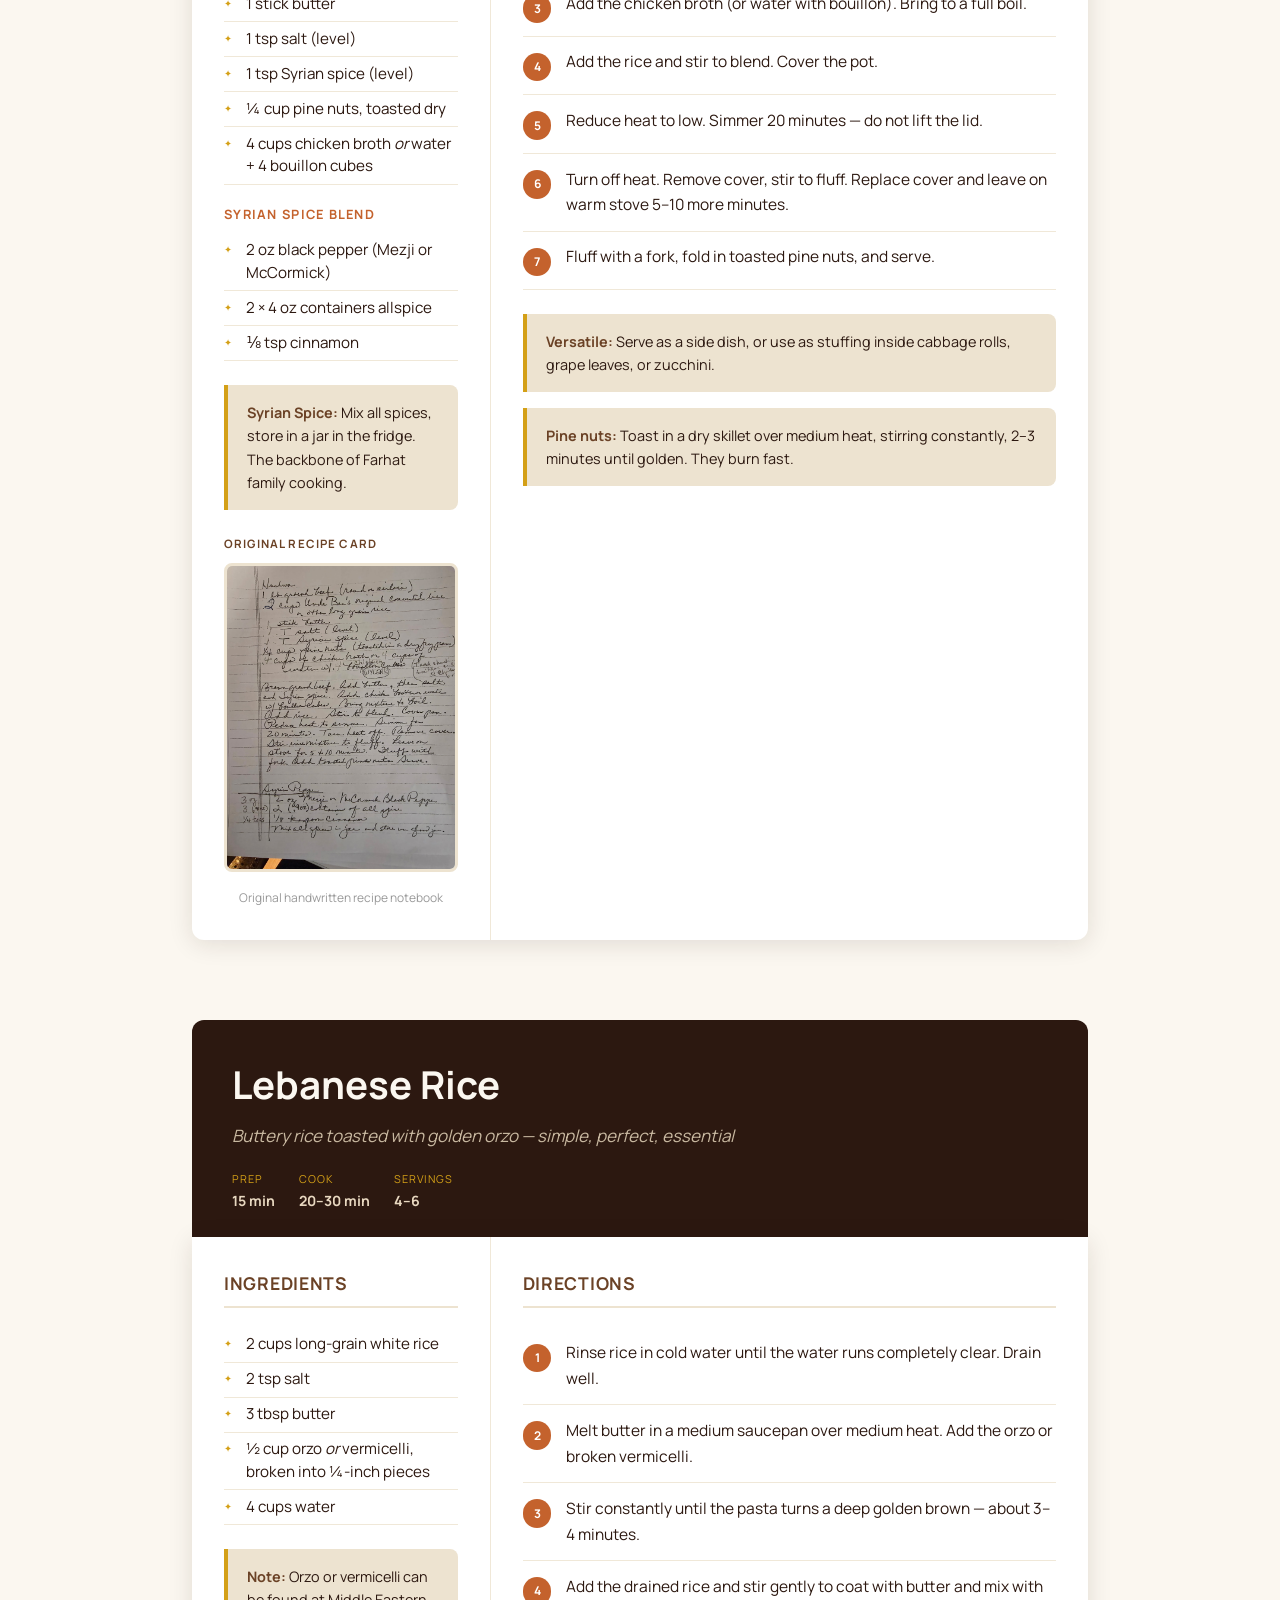
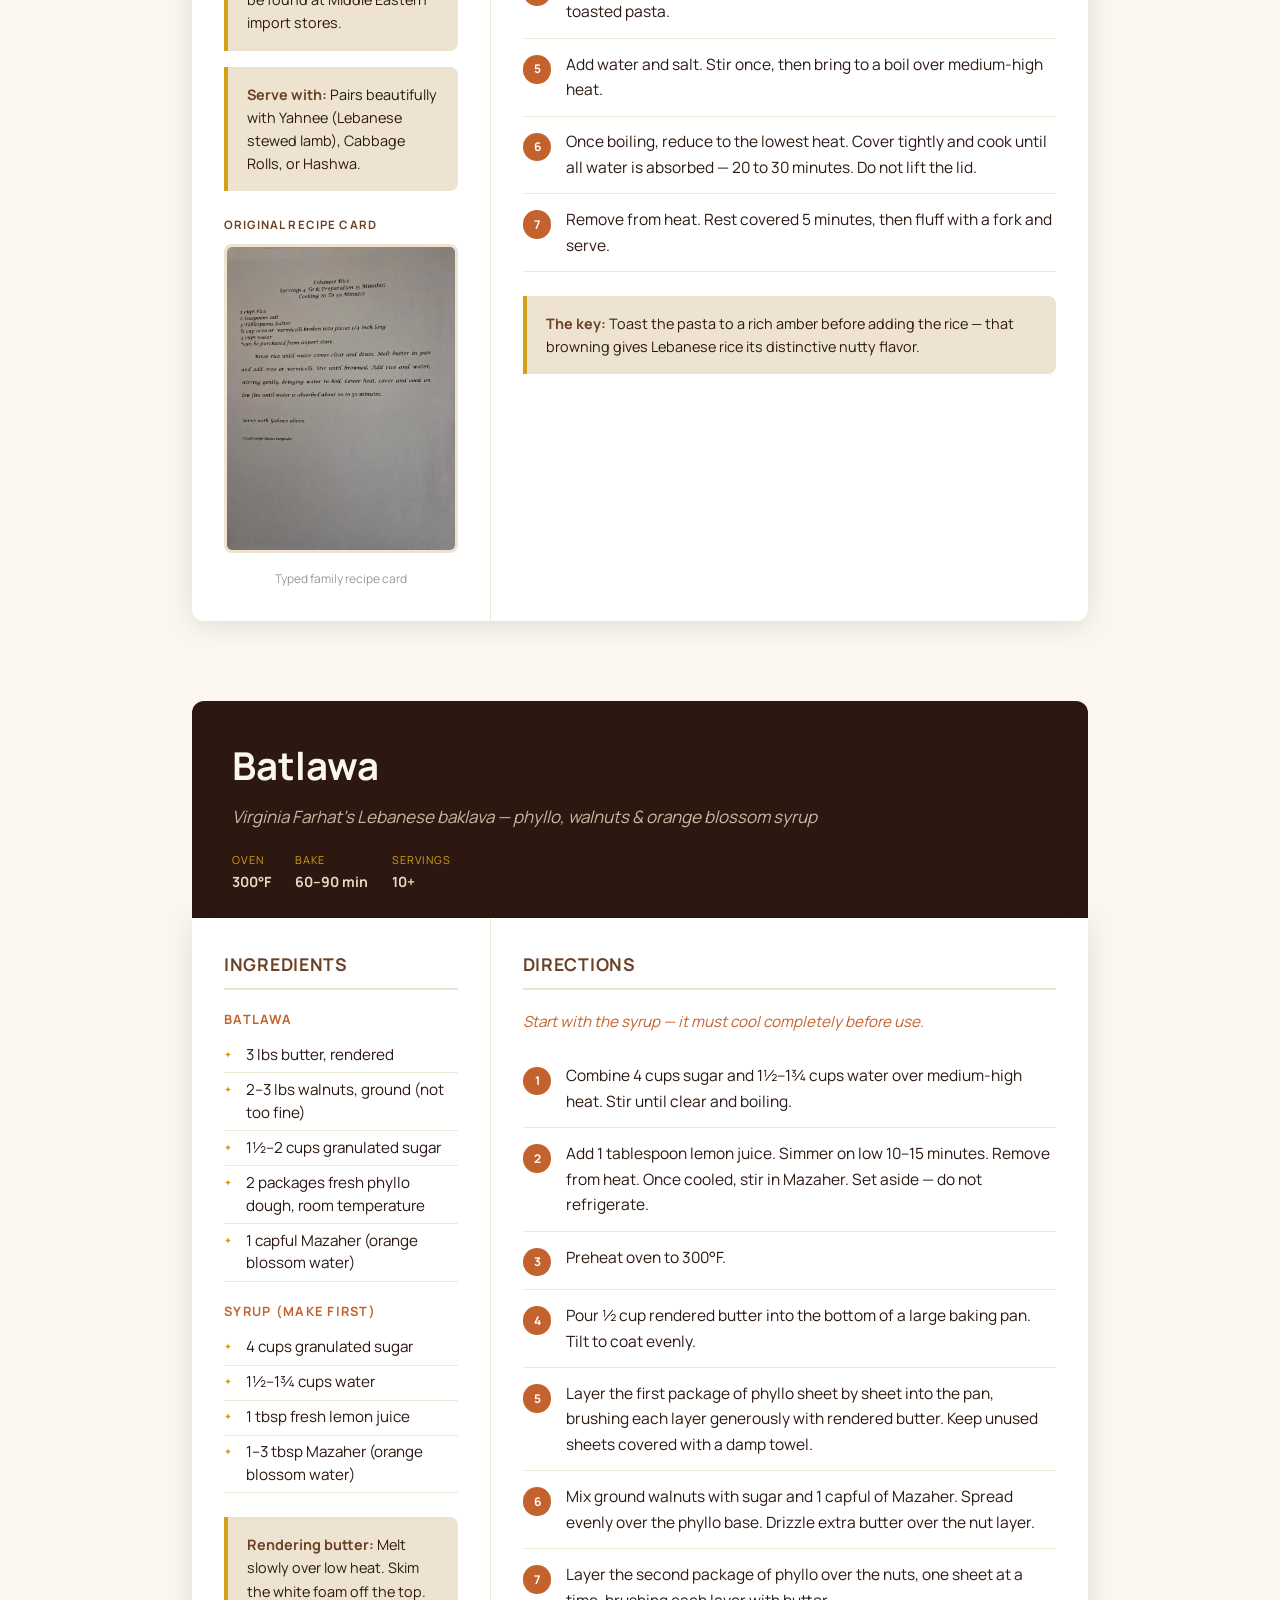
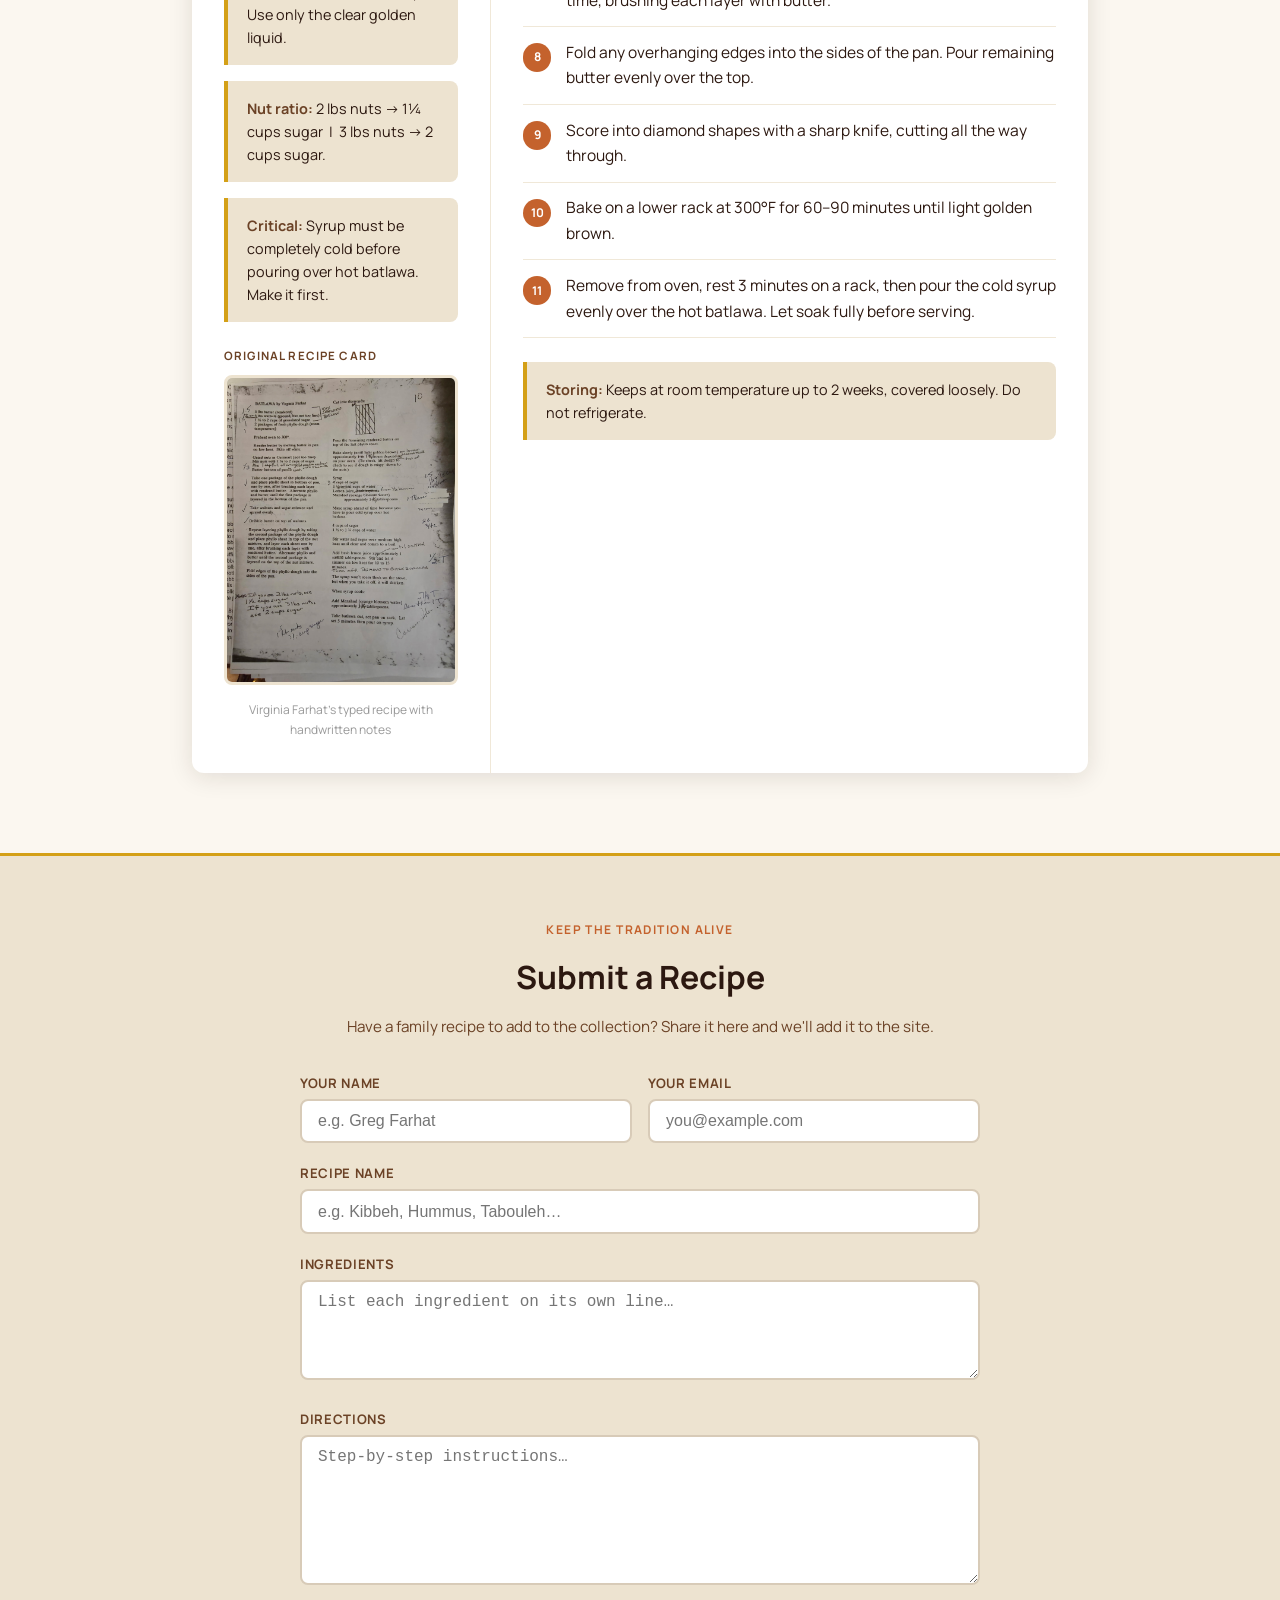
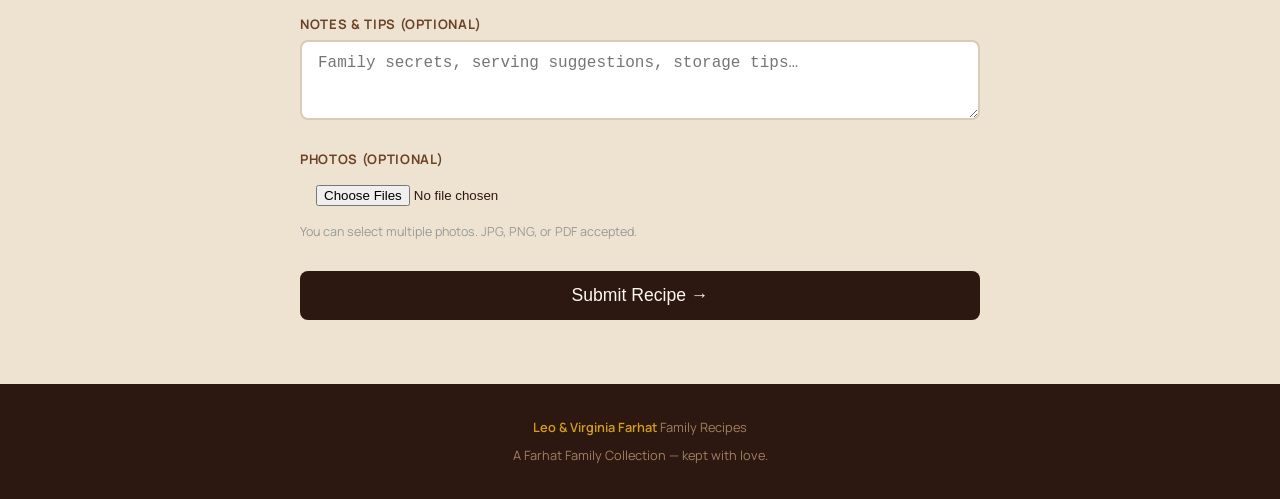
==== commit b124c1f4: "Rename hero to 'The Ida Rose Collection', remove cuisine category labels Co-Authored-By: Claude Sonn" ====
--- a/index.html
+++ b/index.html
@@ -240,9 +240,9 @@
 
 <!-- ── Hero ── -->
 <header class="hero" id="top">
-  <h1><span>Leo &amp; Virginia Farhat</span> Family Recipes</h1>
+  <h1>The <span>Ida Rose</span> Collection</h1>
   <div class="divider"></div>
-  <p>Handwritten treasures from the Farhat family kitchen — Lebanese and Syrian recipes passed down with love.</p>
+  <p>Handwritten treasures from the Farhat family kitchen — recipes passed down with love.</p>
 </header>
 
 <!-- ── Heritage Credit ── -->
@@ -269,19 +269,19 @@
 <div class="jump-grid">
   <a href="#cabbage-rolls" class="jump-card">
     <img class="jc-img" src="images/cabbage-rolls-original.jpg" alt="Cabbage Rolls" />
-    <div><div class="jc-title">Cabbage Rolls</div><div class="jc-cat">Lebanese</div></div>
+    <div><div class="jc-title">Cabbage Rolls</div></div>
   </a>
   <a href="#hashwa" class="jump-card">
     <img class="jc-img" src="images/hashwa-original.jpg" alt="Hashwa" style="object-position:top left;" />
-    <div><div class="jc-title">Hashwa</div><div class="jc-cat">Lebanese · Syrian</div></div>
+    <div><div class="jc-title">Hashwa</div></div>
   </a>
   <a href="#lebanese-rice" class="jump-card">
     <img class="jc-img" src="images/lebanese-rice-original.jpg" alt="Lebanese Rice" />
-    <div><div class="jc-title">Lebanese Rice</div><div class="jc-cat">Lebanese</div></div>
+    <div><div class="jc-title">Lebanese Rice</div></div>
   </a>
   <a href="#batlawa" class="jump-card">
     <img class="jc-img" src="images/batlawa-original.jpg" alt="Batlawa" />
-    <div><div class="jc-title">Batlawa</div><div class="jc-cat">Lebanese · Dessert</div></div>
+    <div><div class="jc-title">Batlawa</div></div>
   </a>
 </div>
 
@@ -292,7 +292,6 @@
   ══════════════════════════════════════════ -->
   <section class="recipe-section" id="cabbage-rolls">
     <div class="recipe-section-header">
-      <div class="cat">Lebanese</div>
       <h2>Cabbage Rolls</h2>
       <p class="tagline">A family signature — lamb and rice rolled in tender cabbage leaves</p>
       <div class="meta-bar">
@@ -362,7 +361,6 @@
   ══════════════════════════════════════════ -->
   <section class="recipe-section" id="hashwa">
     <div class="recipe-section-header">
-      <div class="cat">Lebanese · Syrian</div>
       <h2>Hashwa</h2>
       <p class="tagline">Spiced ground beef &amp; rice — the heart of Lebanese stuffing</p>
       <div class="meta-bar">
@@ -425,7 +423,6 @@
   ══════════════════════════════════════════ -->
   <section class="recipe-section" id="lebanese-rice">
     <div class="recipe-section-header">
-      <div class="cat">Lebanese</div>
       <h2>Lebanese Rice</h2>
       <p class="tagline">Buttery rice toasted with golden orzo — simple, perfect, essential</p>
       <div class="meta-bar">
@@ -479,7 +476,6 @@
   ══════════════════════════════════════════ -->
   <section class="recipe-section" id="batlawa">
     <div class="recipe-section-header">
-      <div class="cat">Lebanese · Dessert</div>
       <h2>Batlawa</h2>
       <p class="tagline">Virginia Farhat's Lebanese baklava — phyllo, walnuts &amp; orange blossom syrup</p>
       <div class="meta-bar">
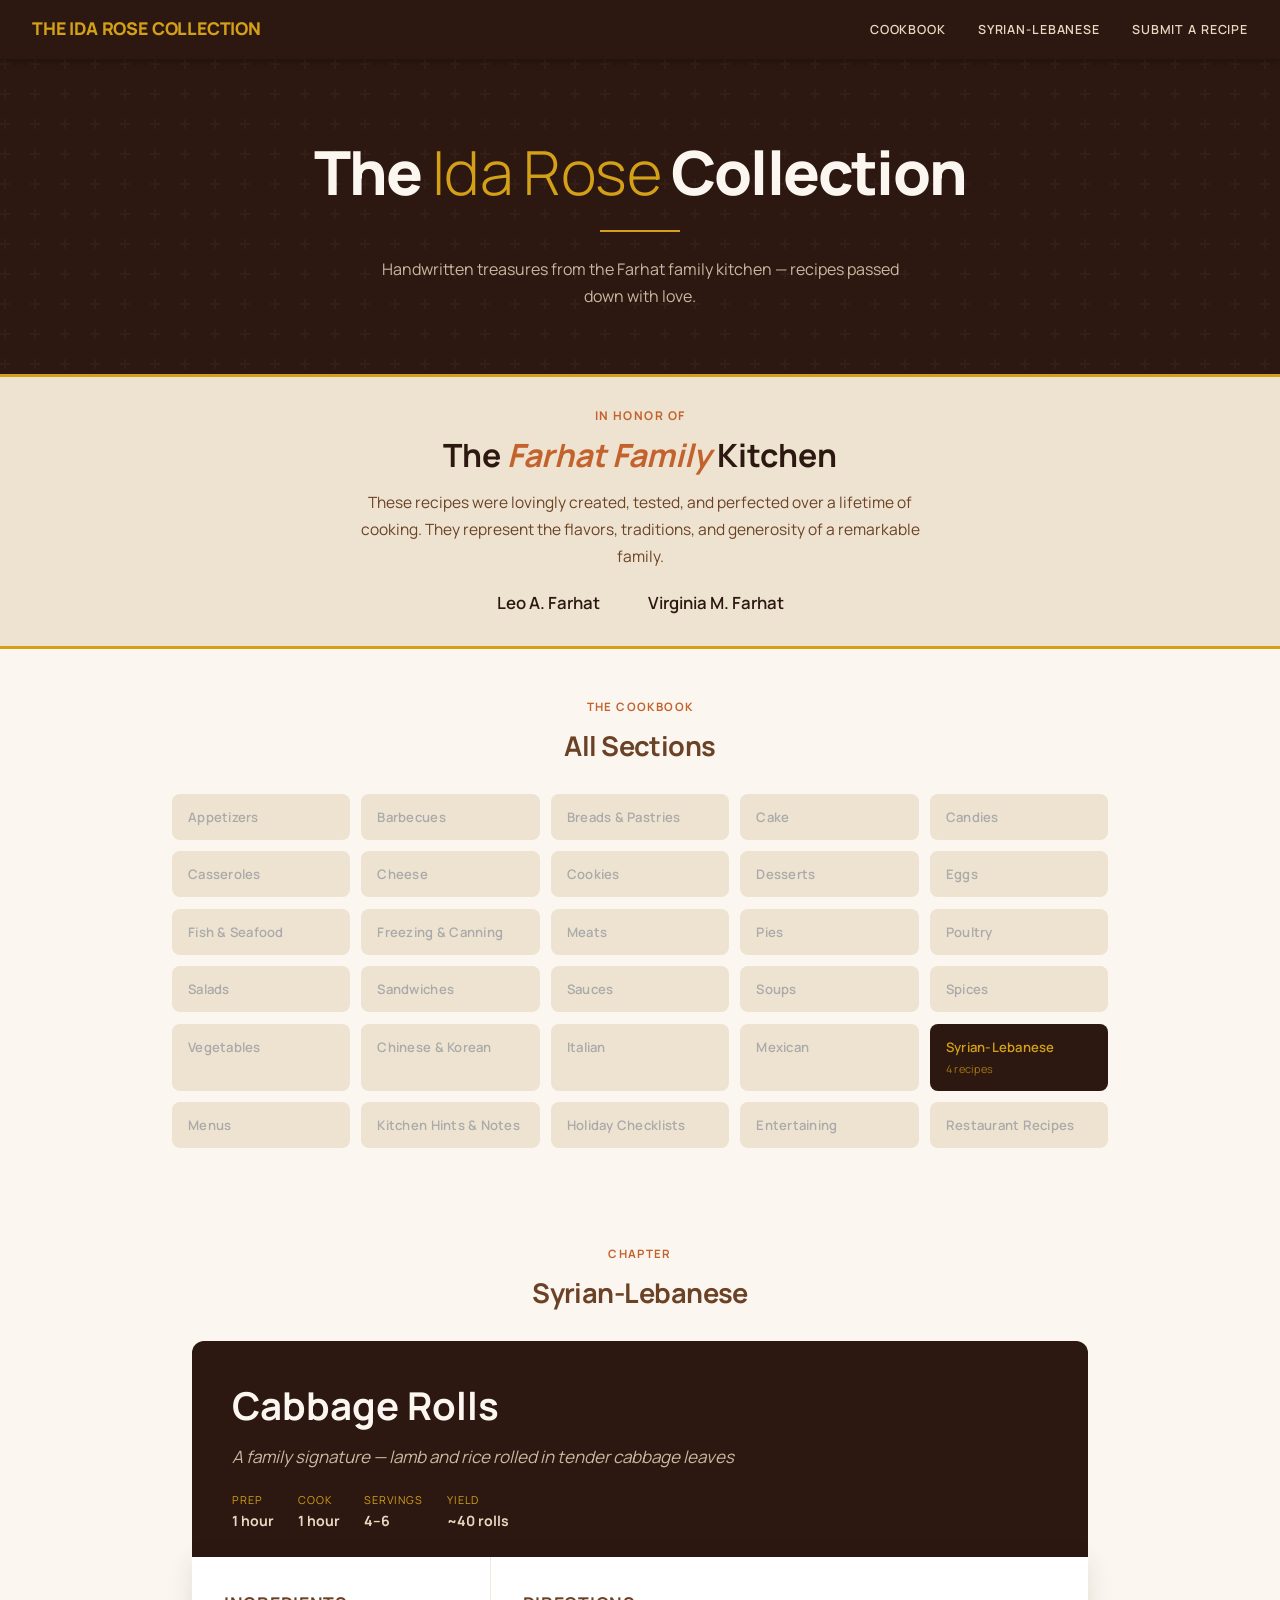
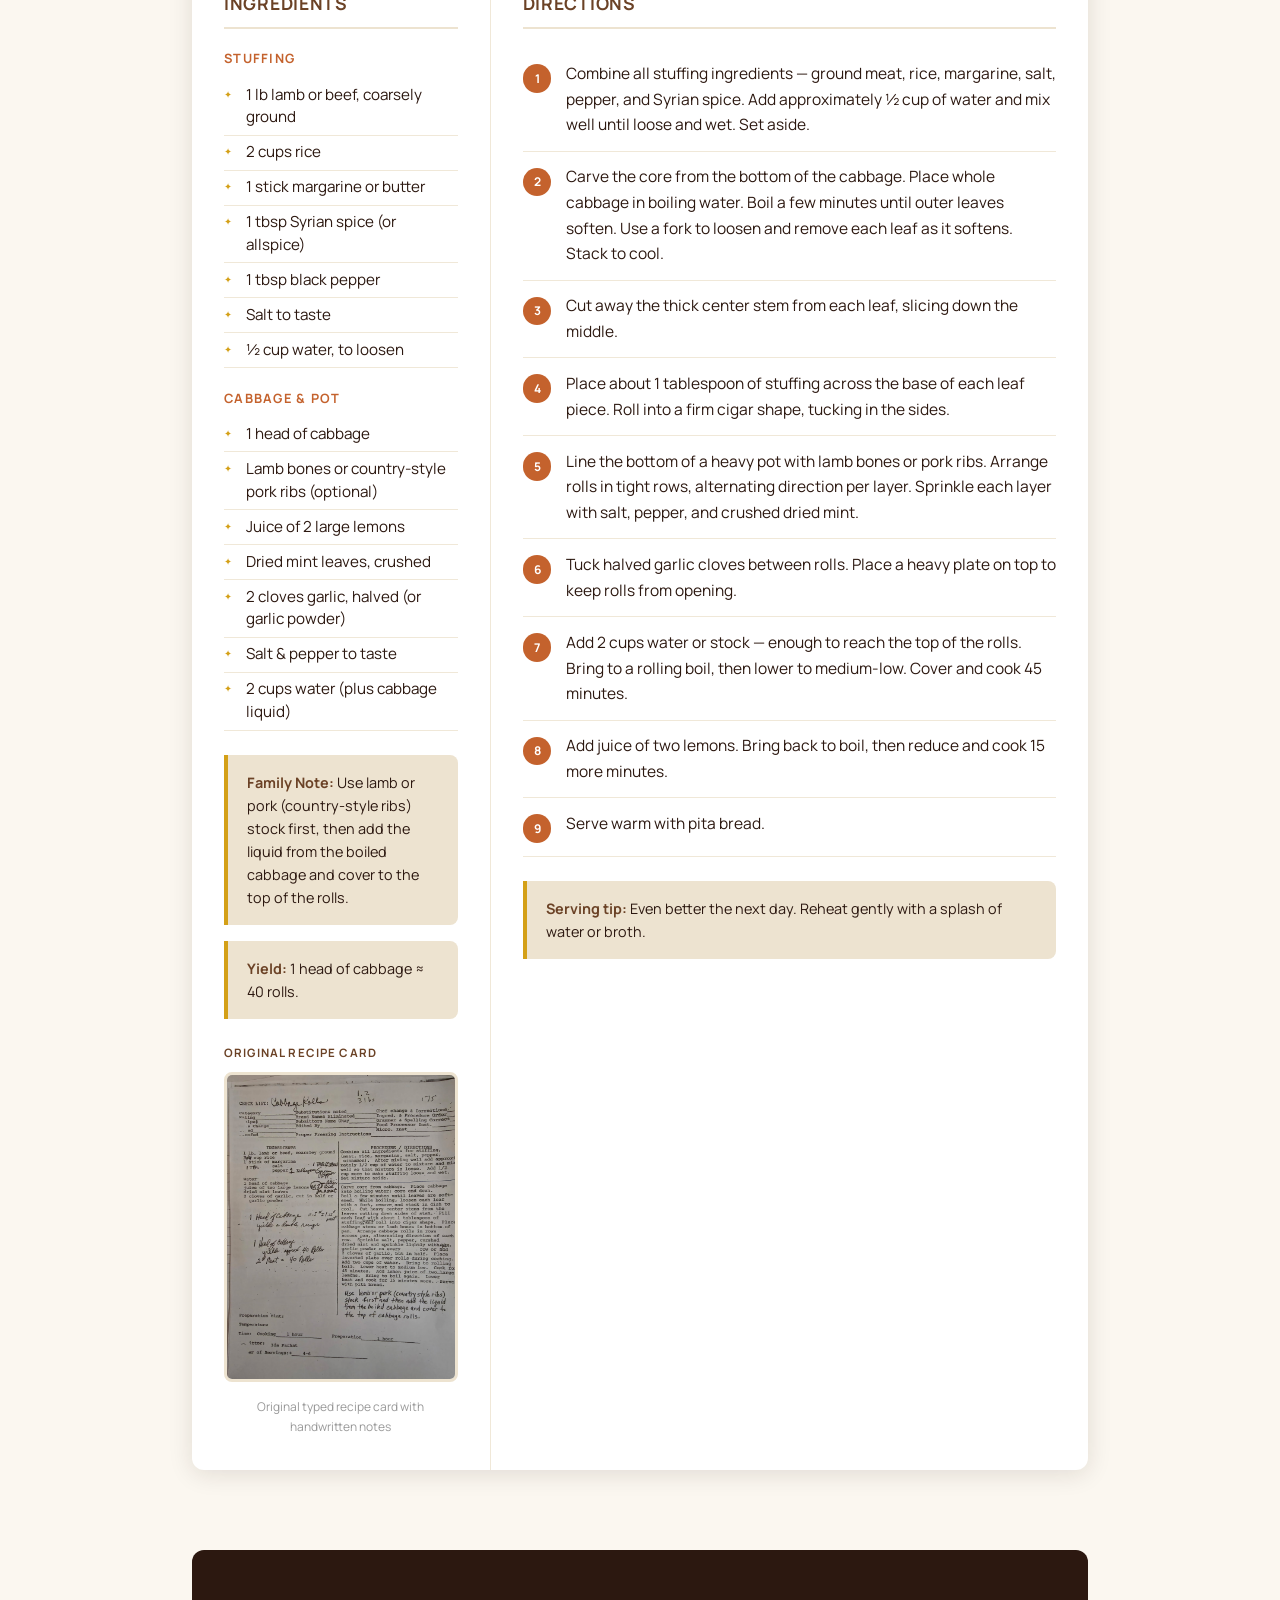
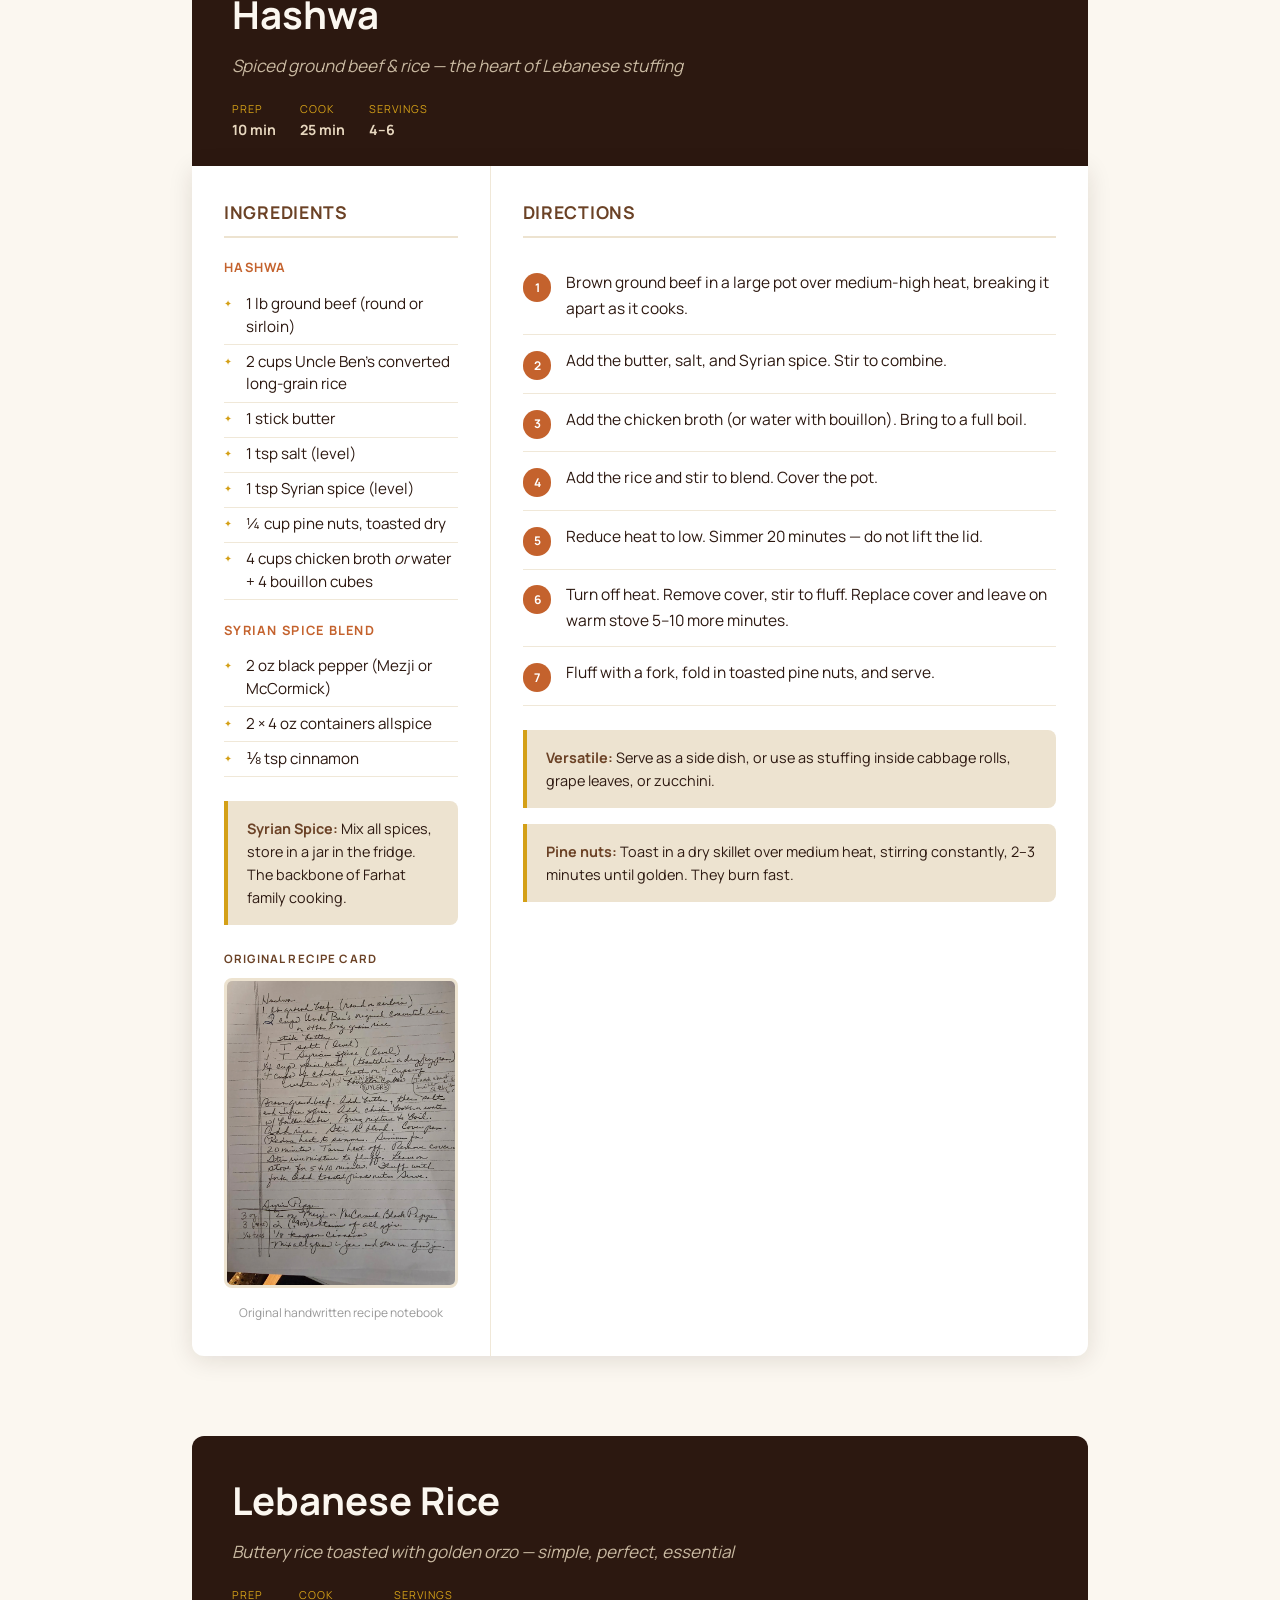
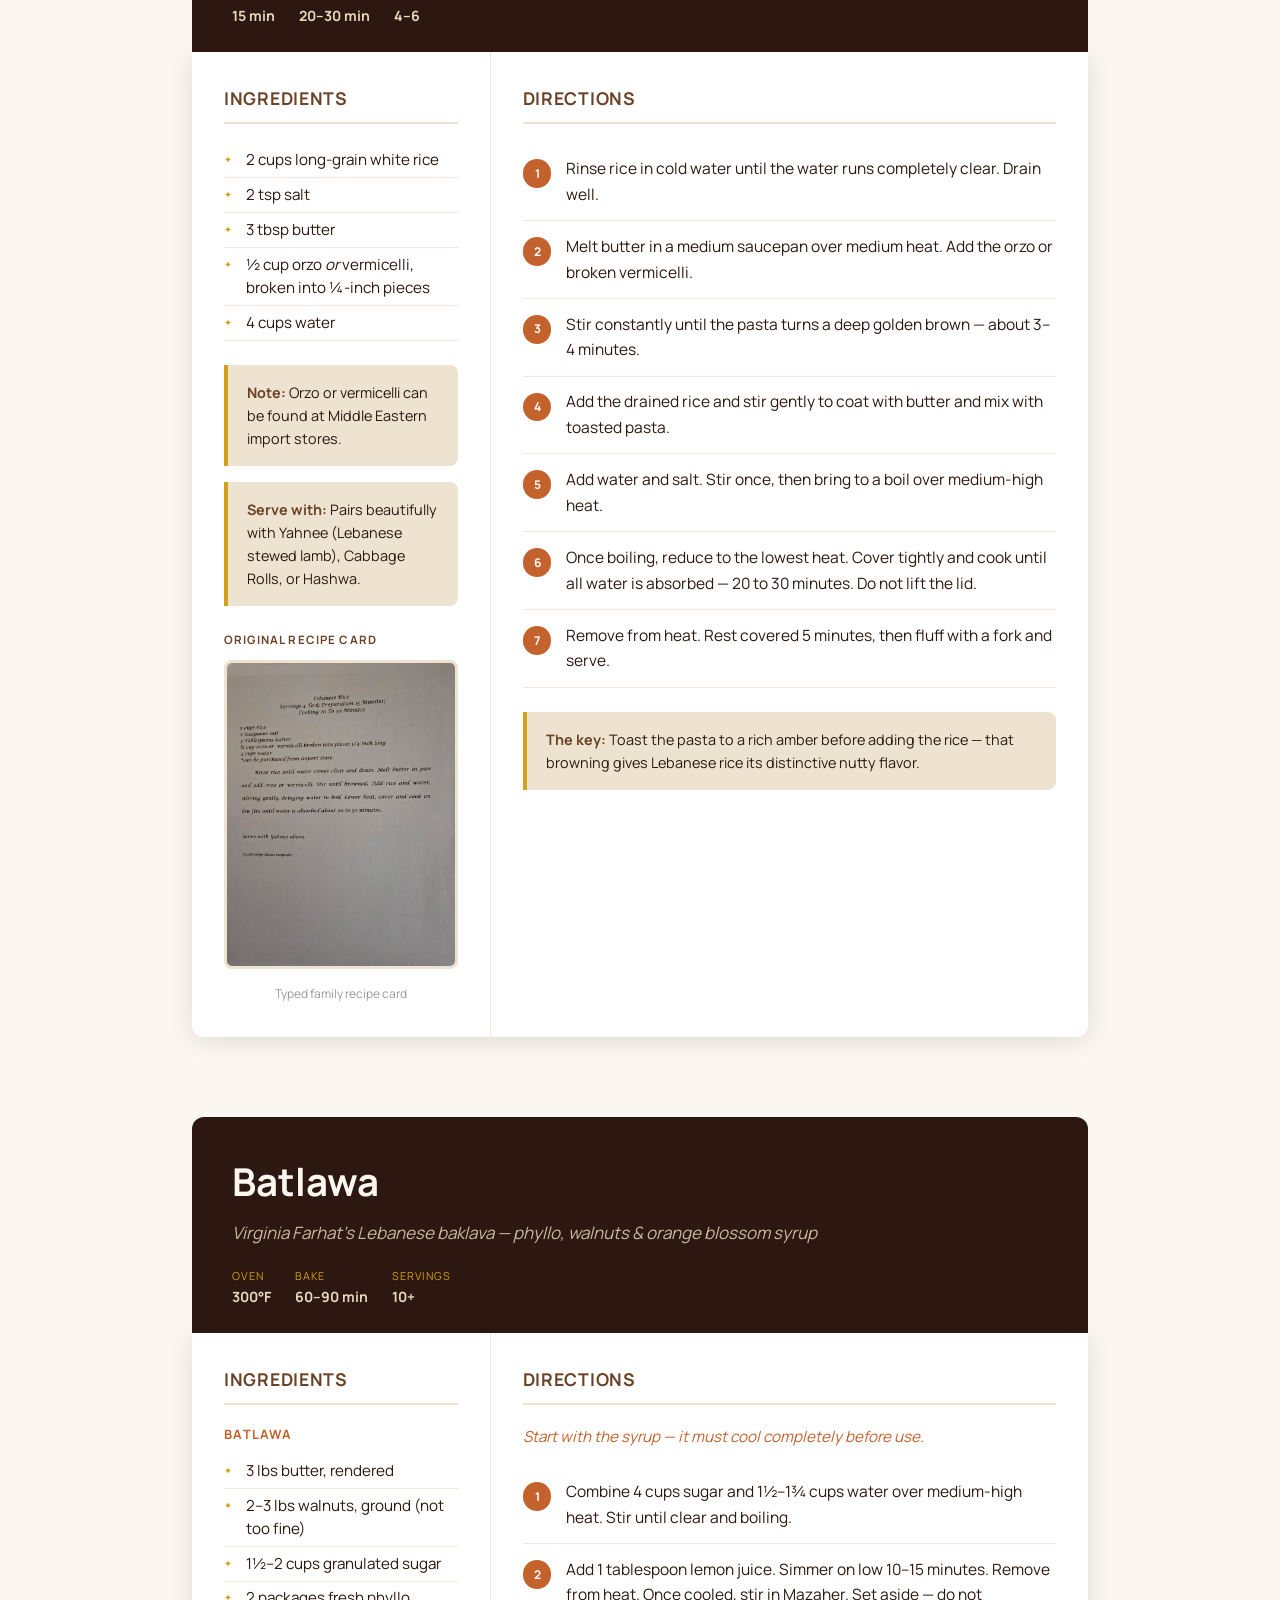
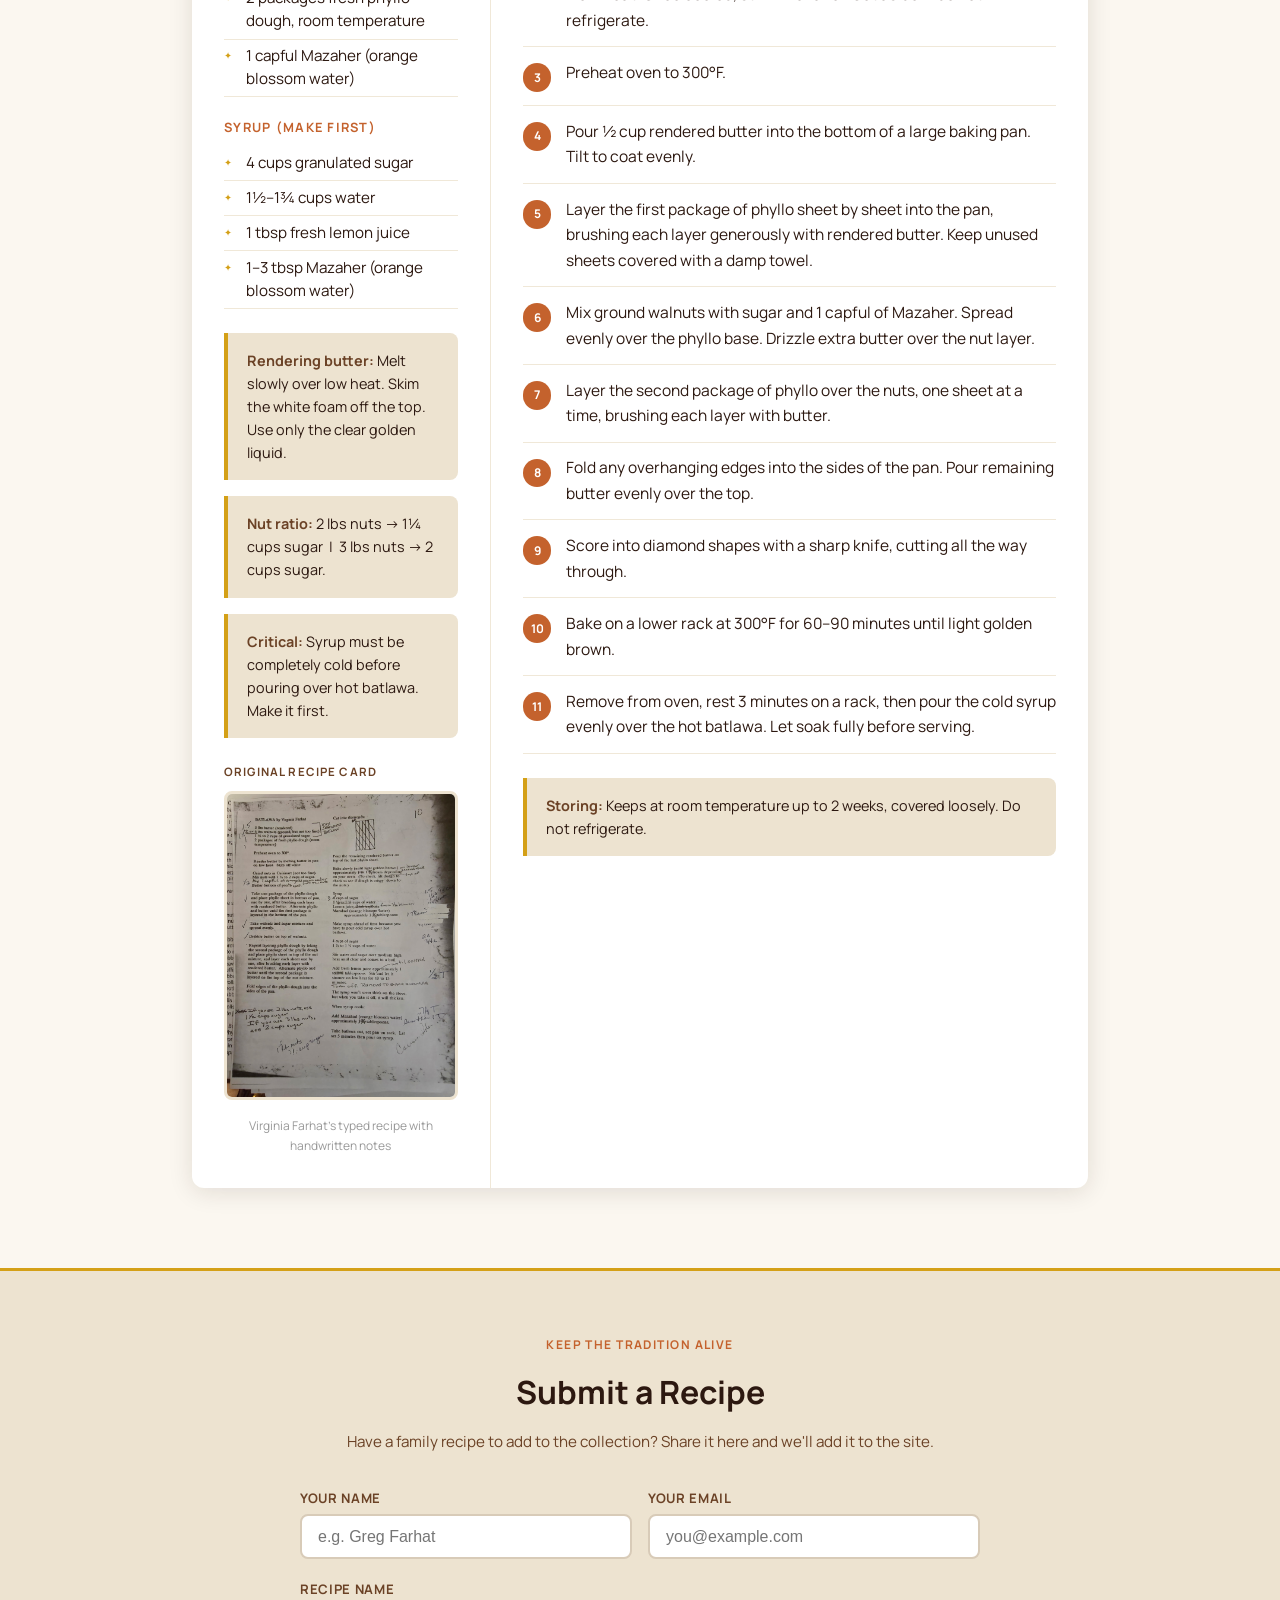
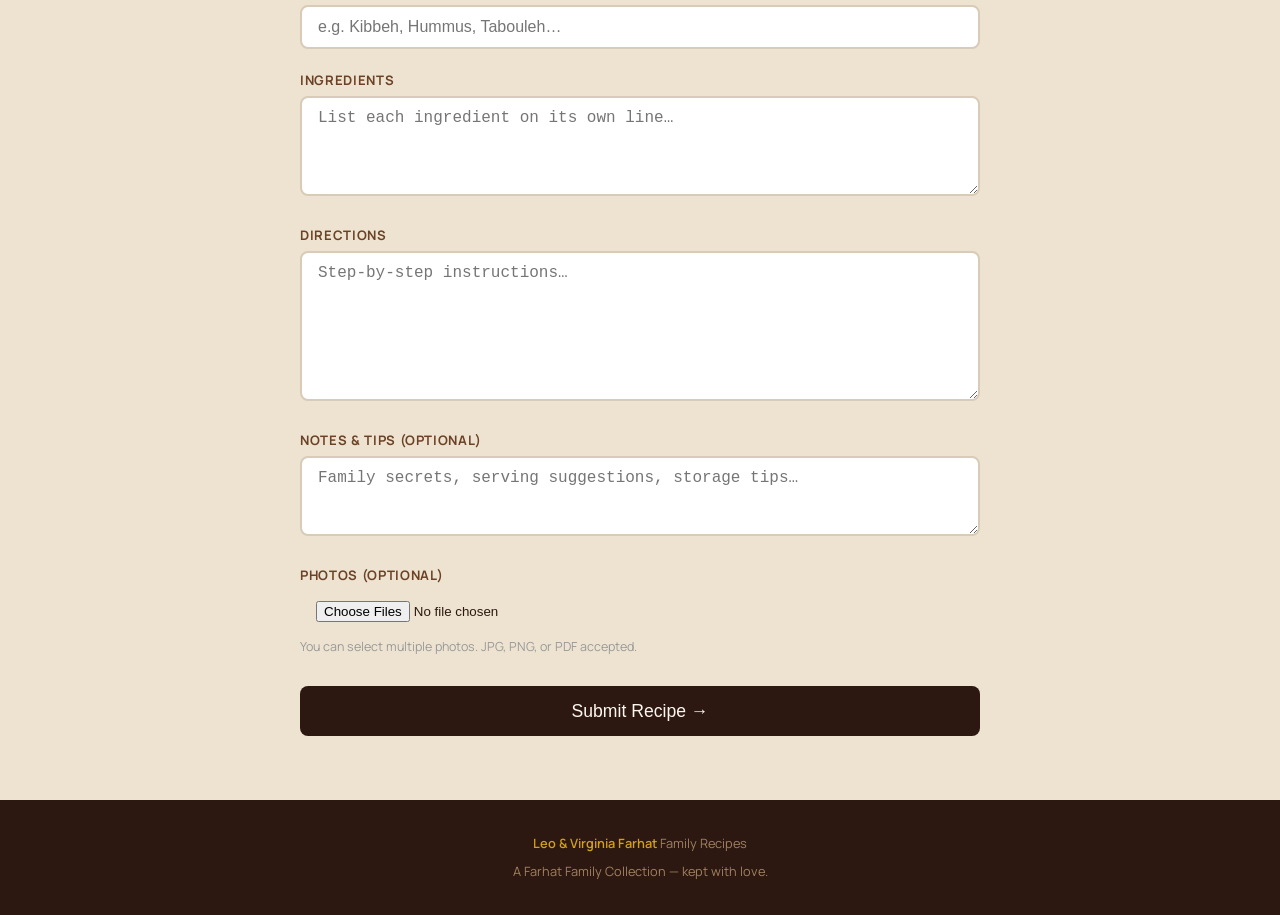
==== commit 6b14b683: "Add full cookbook chapter directory, group recipes under Syrian-Lebanese Co-Authored-By: Claude Sonn" ====
--- a/index.html
+++ b/index.html
@@ -117,37 +117,43 @@
       font-weight: 600;
     }
 
-    /* ── Jump cards ── */
-    .jump-grid {
+    /* ── Chapters grid ── */
+    .chapters-grid {
       display: grid;
-      grid-template-columns: repeat(auto-fill, minmax(200px, 1fr));
-      gap: 1rem;
-      max-width: 960px;
+      grid-template-columns: repeat(auto-fill, minmax(170px, 1fr));
+      gap: .7rem;
+      max-width: 1000px;
       margin: 0 auto 3rem;
       padding: 0 2rem;
     }
-    .jump-card {
+    .chapter-card {
+      border-radius: 8px;
+      padding: .75rem 1rem;
+      font-size: .82rem;
+      font-weight: 600;
+      letter-spacing: .02em;
+      text-decoration: none;
+      transition: background .2s, transform .15s;
+      display: block;
+    }
+    .chapter-card.active {
       background: var(--brown);
-      color: var(--cream);
-      border-radius: 10px;
-      padding: 1.1rem 1.3rem;
-      text-decoration: none;
-      display: flex;
-      align-items: center;
-      gap: .9rem;
-      transition: background .2s, transform .15s;
-    }
-    .jump-card:hover { background: var(--terra); transform: translateY(-2px); }
-    .jump-card .jc-img {
-      width: 48px;
-      height: 48px;
-      border-radius: 6px;
-      object-fit: cover;
-      object-position: top;
-      flex-shrink: 0;
-    }
-    .jump-card .jc-title { font-size: 1rem; line-height: 1.3; }
-    .jump-card .jc-cat { font-size: .7rem; color: var(--gold); text-transform: uppercase; letter-spacing: .07em; margin-top: .2rem; }
+      color: var(--gold);
+    }
+    .chapter-card.active:hover { background: var(--terra); color: var(--cream); transform: translateY(-2px); }
+    .chapter-card.locked {
+      background: var(--tan);
+      color: #aaa;
+      cursor: default;
+      pointer-events: none;
+    }
+    .chapter-card .ch-count {
+      display: block;
+      font-size: .68rem;
+      font-weight: 400;
+      margin-top: .15rem;
+      opacity: .7;
+    }
 
     /* ── Submit form ── */
     .submit-section {
@@ -230,11 +236,9 @@
 <body>
 
 <nav>
-  <a href="#top" class="brand">Leo &amp; Virginia Farhat Family Recipes</a>
-  <a href="#cabbage-rolls">Cabbage Rolls</a>
-  <a href="#hashwa">Hashwa</a>
-  <a href="#lebanese-rice">Lebanese Rice</a>
-  <a href="#batlawa">Batlawa</a>
+  <a href="#top" class="brand">The Ida Rose Collection</a>
+  <a href="#chapters">Cookbook</a>
+  <a href="#syrian-lebanese">Syrian-Lebanese</a>
   <a href="#submit">Submit a Recipe</a>
 </nav>
 
@@ -260,29 +264,48 @@
   </div>
 </section>
 
-<!-- ── Jump Links ── -->
-<div class="section-label">
-  <span>The Collection</span>
-  Family Recipes
+<!-- ── Cookbook Chapters ── -->
+<div class="section-label" id="chapters">
+  <span>The Cookbook</span>
+  All Sections
 </div>
 
-<div class="jump-grid">
-  <a href="#cabbage-rolls" class="jump-card">
-    <img class="jc-img" src="images/cabbage-rolls-original.jpg" alt="Cabbage Rolls" />
-    <div><div class="jc-title">Cabbage Rolls</div></div>
-  </a>
-  <a href="#hashwa" class="jump-card">
-    <img class="jc-img" src="images/hashwa-original.jpg" alt="Hashwa" style="object-position:top left;" />
-    <div><div class="jc-title">Hashwa</div></div>
-  </a>
-  <a href="#lebanese-rice" class="jump-card">
-    <img class="jc-img" src="images/lebanese-rice-original.jpg" alt="Lebanese Rice" />
-    <div><div class="jc-title">Lebanese Rice</div></div>
-  </a>
-  <a href="#batlawa" class="jump-card">
-    <img class="jc-img" src="images/batlawa-original.jpg" alt="Batlawa" />
-    <div><div class="jc-title">Batlawa</div></div>
-  </a>
+<div class="chapters-grid">
+  <span class="chapter-card locked">Appetizers</span>
+  <span class="chapter-card locked">Barbecues</span>
+  <span class="chapter-card locked">Breads &amp; Pastries</span>
+  <span class="chapter-card locked">Cake</span>
+  <span class="chapter-card locked">Candies</span>
+  <span class="chapter-card locked">Casseroles</span>
+  <span class="chapter-card locked">Cheese</span>
+  <span class="chapter-card locked">Cookies</span>
+  <span class="chapter-card locked">Desserts</span>
+  <span class="chapter-card locked">Eggs</span>
+  <span class="chapter-card locked">Fish &amp; Seafood</span>
+  <span class="chapter-card locked">Freezing &amp; Canning</span>
+  <span class="chapter-card locked">Meats</span>
+  <span class="chapter-card locked">Pies</span>
+  <span class="chapter-card locked">Poultry</span>
+  <span class="chapter-card locked">Salads</span>
+  <span class="chapter-card locked">Sandwiches</span>
+  <span class="chapter-card locked">Sauces</span>
+  <span class="chapter-card locked">Soups</span>
+  <span class="chapter-card locked">Spices</span>
+  <span class="chapter-card locked">Vegetables</span>
+  <span class="chapter-card locked">Chinese &amp; Korean</span>
+  <span class="chapter-card locked">Italian</span>
+  <span class="chapter-card locked">Mexican</span>
+  <a href="#syrian-lebanese" class="chapter-card active">Syrian-Lebanese<span class="ch-count">4 recipes</span></a>
+  <span class="chapter-card locked">Menus</span>
+  <span class="chapter-card locked">Kitchen Hints &amp; Notes</span>
+  <span class="chapter-card locked">Holiday Checklists</span>
+  <span class="chapter-card locked">Entertaining</span>
+  <span class="chapter-card locked">Restaurant Recipes</span>
+</div>
+
+<div class="section-label" id="syrian-lebanese" style="scroll-margin-top:70px;">
+  <span>Chapter</span>
+  Syrian-Lebanese
 </div>
 
 <main>
